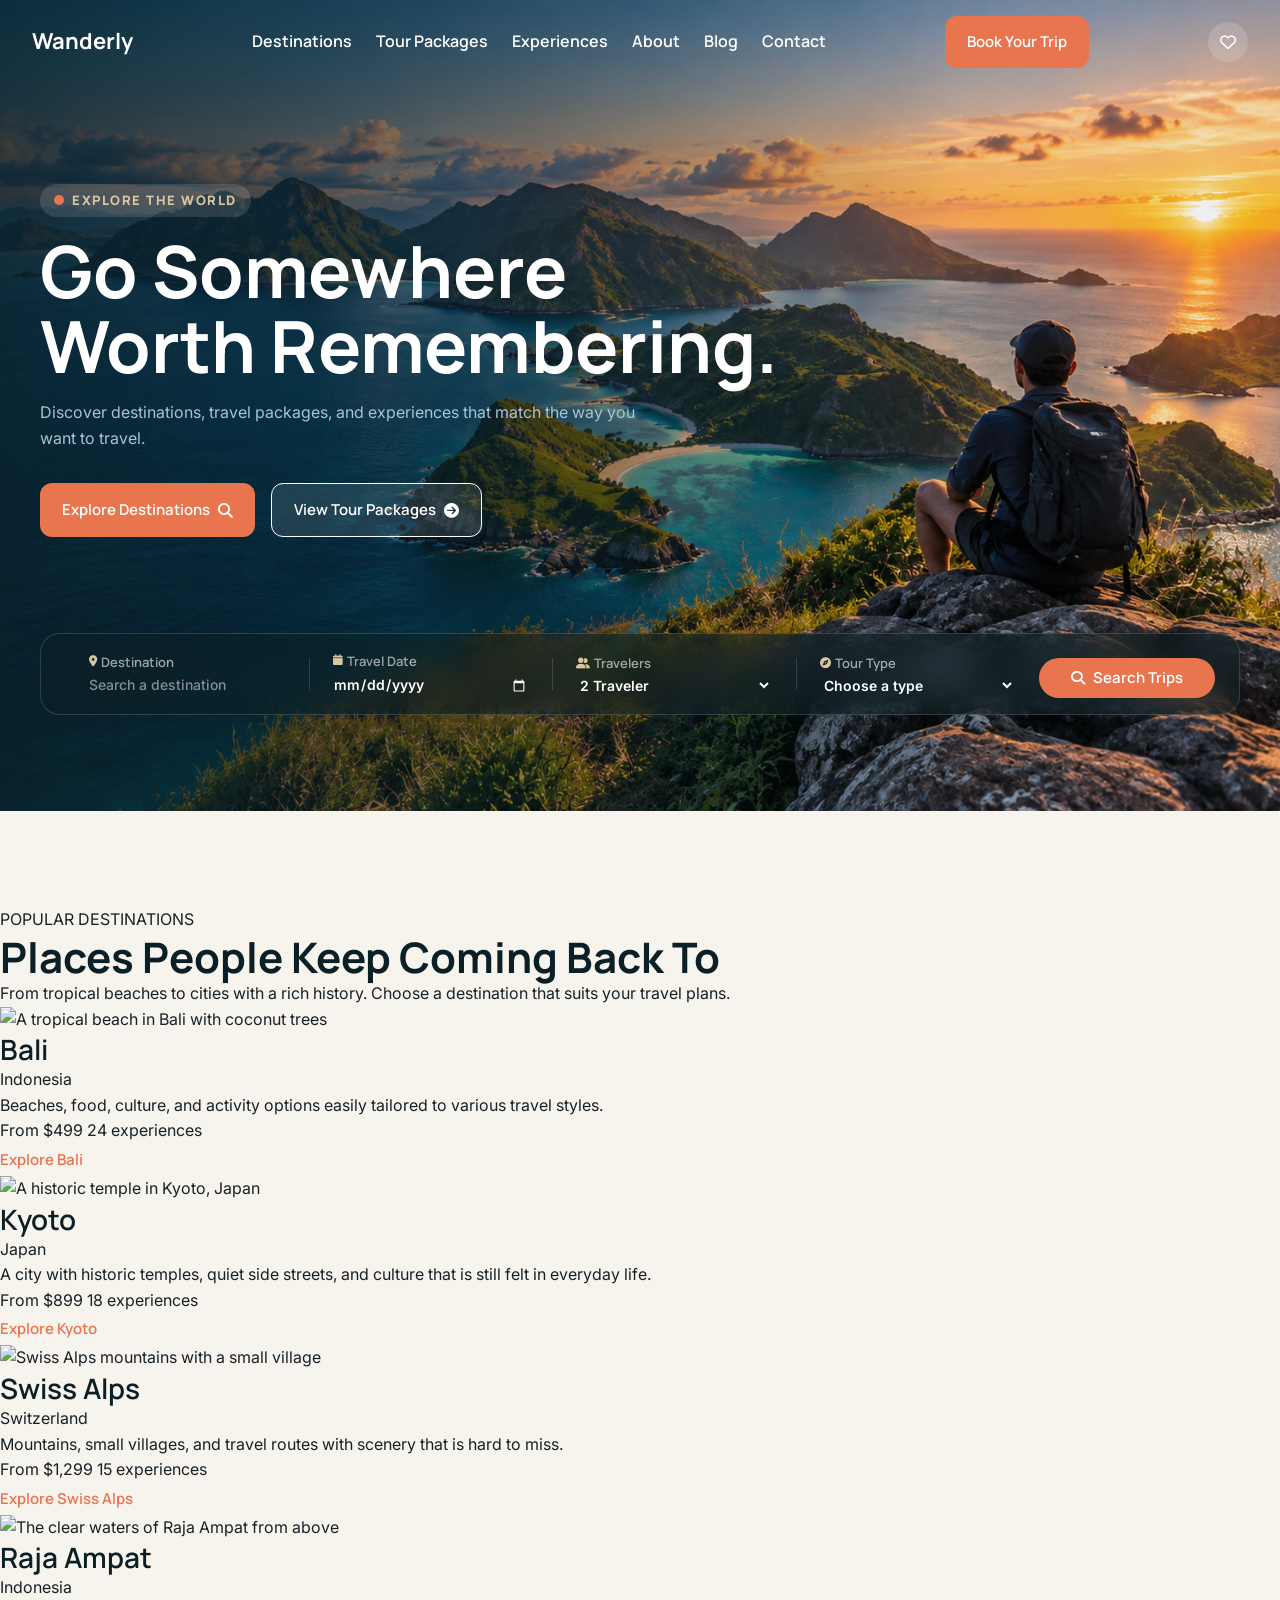
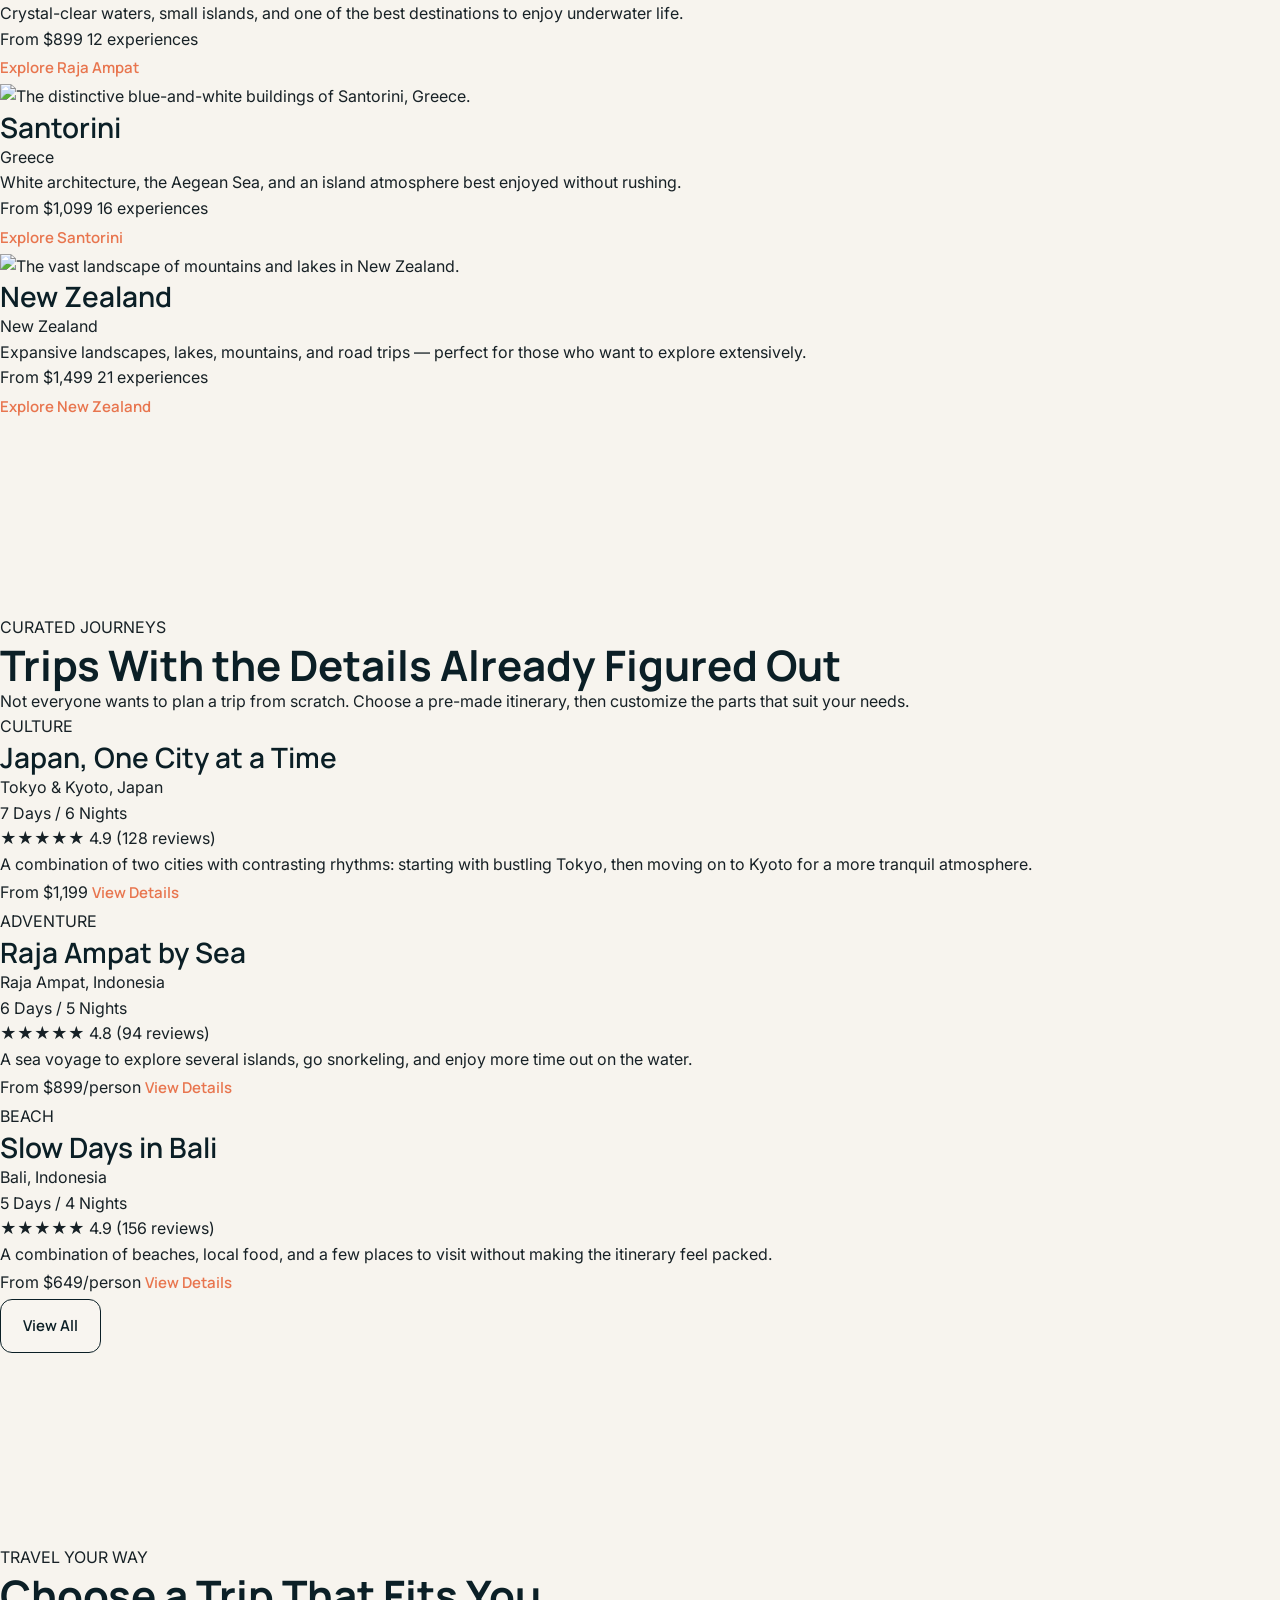
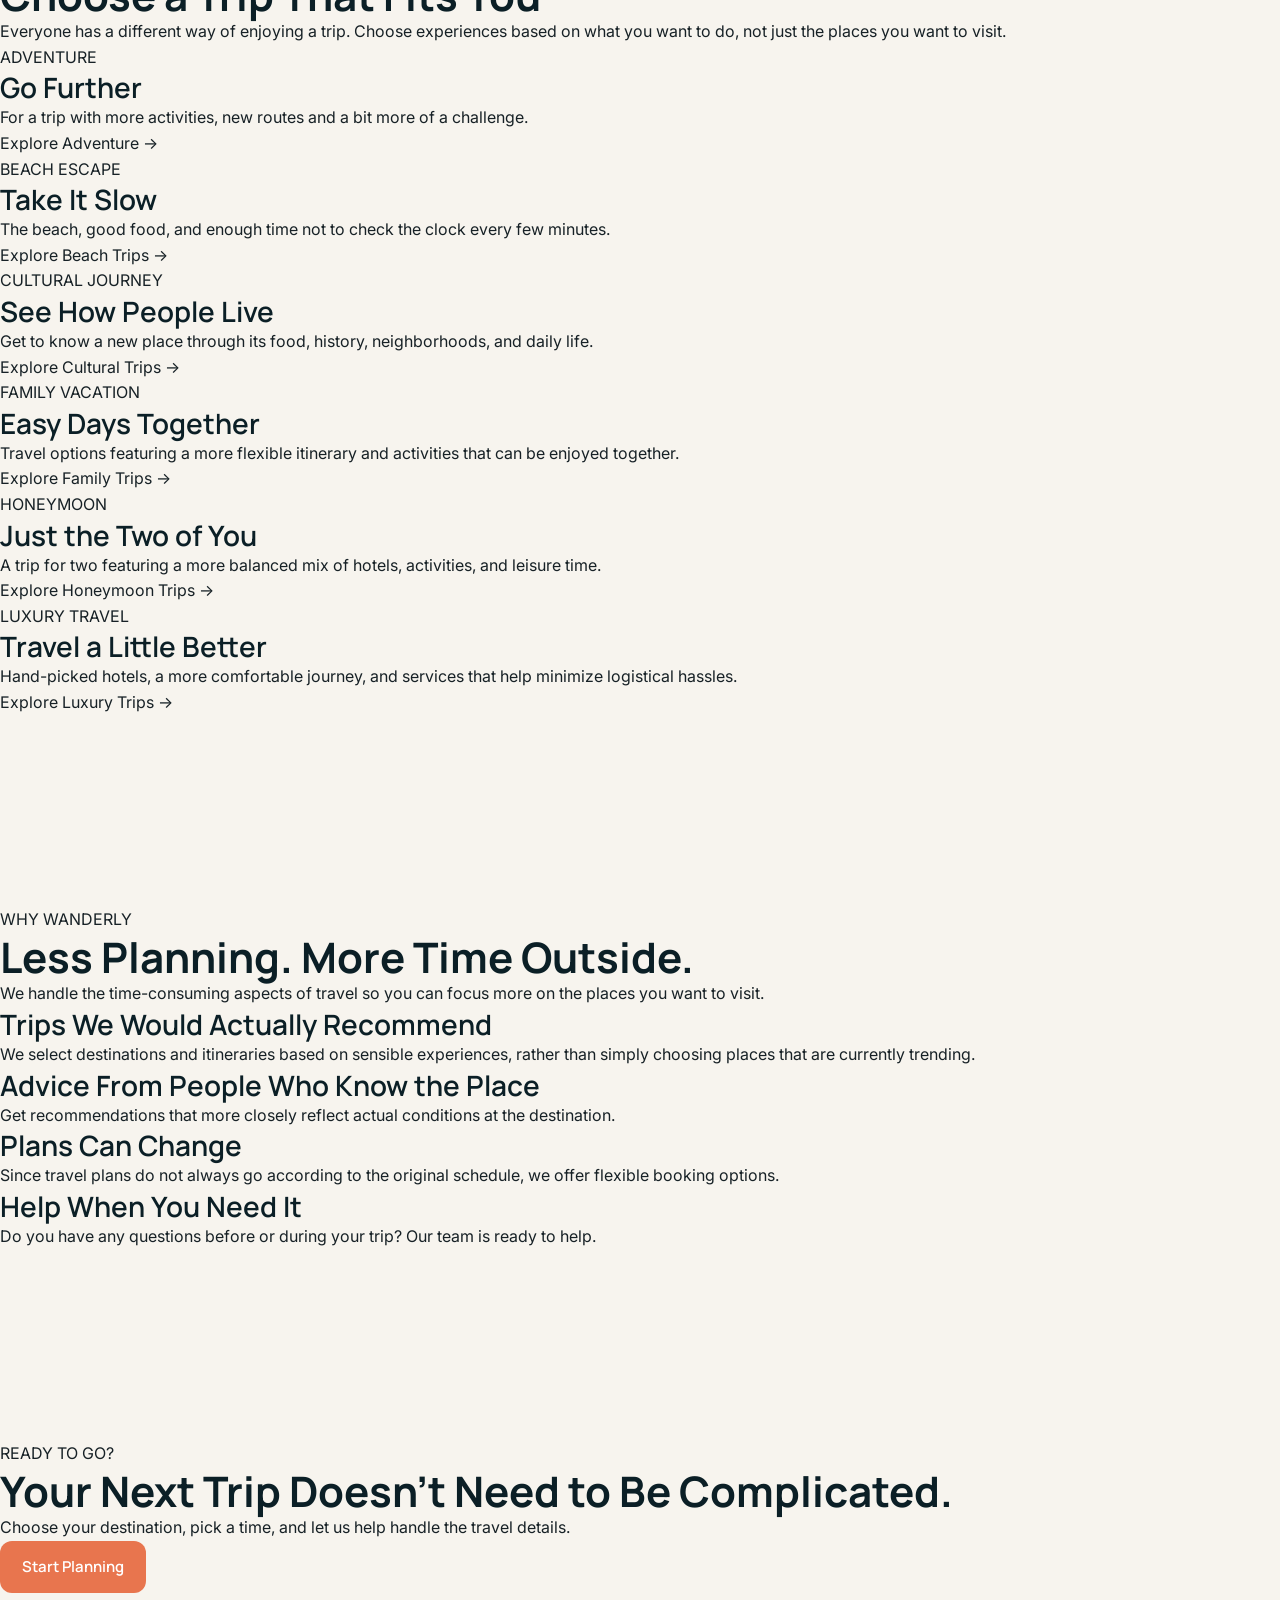
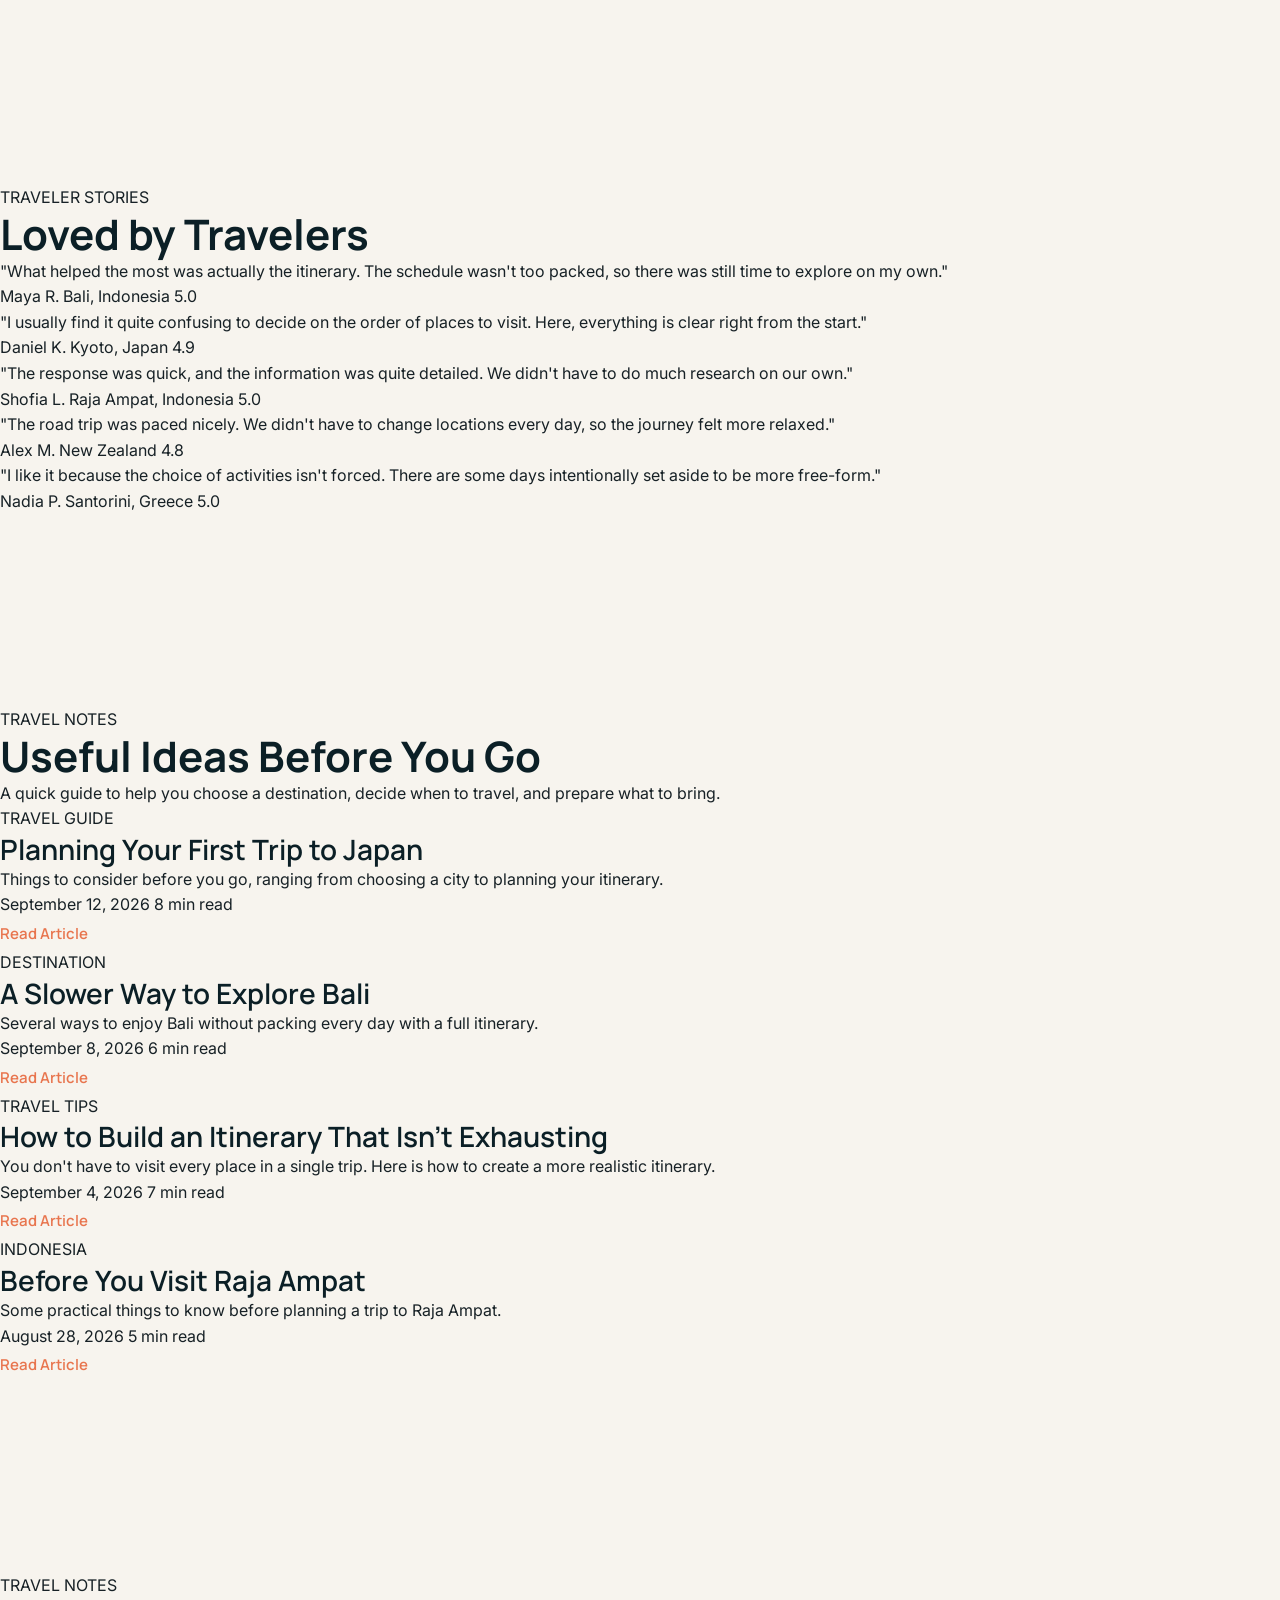
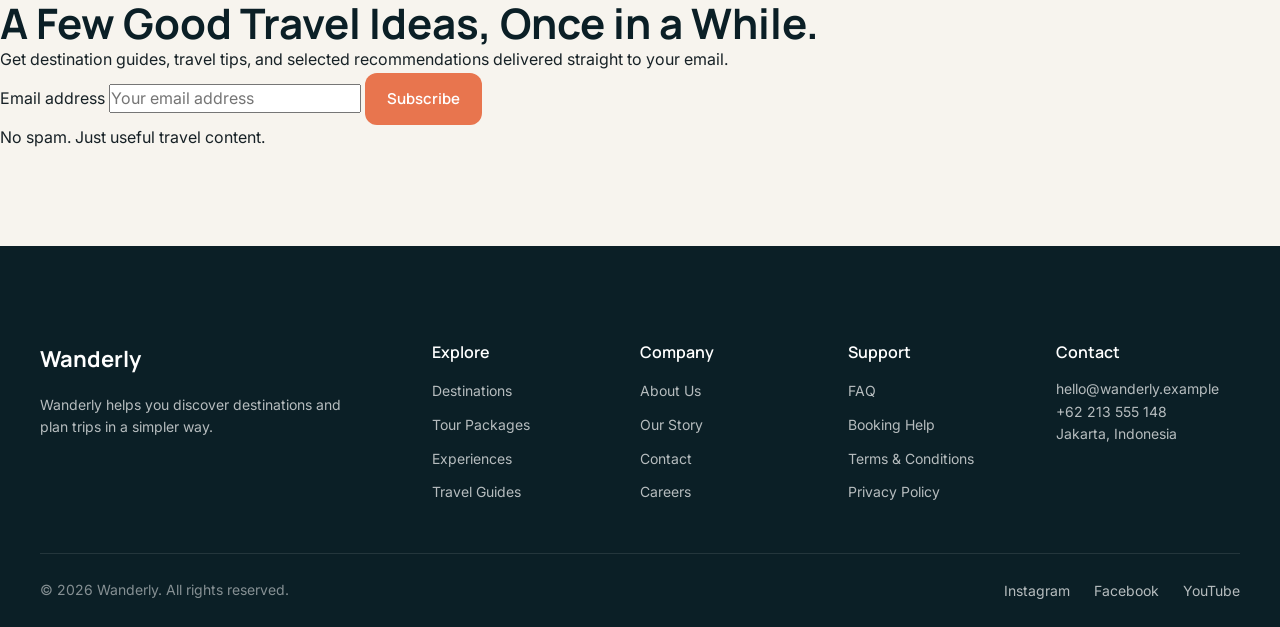
==== index.html @ 4ca52bee "feat: add navbar and hero styling" ====
<!DOCTYPE html>
<html lang="en">
<head>
  <meta charset="UTF-8">
  <meta name="viewport" content="width=device-width, initial-scale=1.0">
  <title>Wanderly — Travel Planning, Made Simpler</title>

  <!-- Font -->
  <link rel="preconnect" href="https://fonts.googleapis.com">
  <link rel="preconnect" href="https://fonts.gstatic.com" crossorigin>
  <link href="https://fonts.googleapis.com/css2?family=Manrope:wght@500;600;700;800&family=Inter:wght@400;500;600&display=swap" rel="stylesheet">

  <!-- Icon -->
  <link rel="stylesheet" href="https://cdnjs.cloudflare.com/ajax/libs/font-awesome/6.5.1/css/all.min.css" integrity="sha512-DTOQO9RWCH3ppGqcWaEA1BIZOC6xxalwEsw9c2QQeAIftl+Vegovlnee1c9QX4TctnWMn13TZye+giMm8e2LwA==" crossorigin="anonymous" referrerpolicy="no-referrer">

  <!-- Style -->
  <link rel="stylesheet" href="style.css">
</head>
<body>
  <header class="header">
    <nav class="navbar">
      <a href="index.html" class="navbar__logo">
        Wanderly
      </a>

      <ul class="navbar__menu">
        <li><a href="destination.html">Destinations</a></li>
        <li><a href="tourpackage.html">Tour Packages</a></li>
        <li><a href="experiences.html">Experiences</a></li>
        <li><a href="about.html">About</a></li>
        <li><a href="blog.html">Blog</a></li>
        <li><a href="contact.html">Contact</a></li>
      </ul>

      <a href="booking.html" class="button button--primary navbar__cta">Book Your Trip</a>

      <a href="wishlist.html" class="navbar__account" aria-label="Your Wishlist">
        <i class="fa-regular fa-heart"></i>
      </a>

      <button type="button" class="navbar__toggle" aria-label="Open navigation menu" aria-expanded="false">
        <span></span>
        <span></span>
        <span></span>
      </button>
    </nav>
  </header>

  <main>

    <!-- ===== HERO ===== -->
    <section class="hero" id="hero">
      <div class="hero__content">
        <span class="hero__eyebrow">
          <span class="hero__eyebrow-dot" aria-hidden="true"></span>
          EXPLORE THE WORLD
        </span>
        <h1 class="hero__headline">Go Somewhere Worth Remembering.</h1>
        <p class="hero__subtitle">
          Discover destinations, travel packages, and experiences that match the way you want to travel.
        </p>

        <div class="hero__actions">
          <a href="destination.html" class="button button--primary">
            Explore Destinations
            <i class="fa-solid fa-search" aria-hidden="true"></i>
          </a>
          <a href="tourpackage.html" class="button button--secondary">
            View Tour Packages
            <i class="fa-solid fa-circle-arrow-right" aria-hidden="true"></i>
          </a>
        </div>
      </div>

      <!-- ===== TRAVEL SEARCH WIDGET ===== -->
      <form action="" class="search-widget" role="search" aria-label="Trip search">
        <h2 class="search-widget__title">Where Are You Going?</h2>

        <div class="search-widget__fields">
          <div class="search-widget__field">
            <label for="search-destination">
              <i class="fa-solid fa-location-dot" aria-hidden="true"></i>
              Destination
            </label>
            <input type="text" name="destination" id="search-destination" placeholder="Search a destination">
          </div>

          <div class="search-widget__field">
            <label for="search-date">
              <i class="fa-solid fa-calendar" aria-hidden="true"></i>
              Travel Date
            </label>
            <input type="date" name="travel-date" id="search-date" placeholder="Choose your date">
          </div>

          <div class="search-widget__field">
            <label for="search-travelers">
              <i class="fa-solid fa-user-group" aria-hidden="true"></i>
              Travelers
            </label>
            <select name="travelers" id="search-travelers">
              <option value="1">1 Traveler</option>
              <option value="2" selected>2 Traveler</option>
              <option value="3">3 Traveler</option>
              <option value="4">4 Traveler</option>
            </select>
          </div>
          
          <div class="search-widget__field">
            <label for="search-tour-type">
              <i class="fa-solid fa-compass" aria-hidden="true"></i>
              Tour Type
            </label>
            <select name="tour-type" id="search-tour-type">
              <option value="">Choose a type</option>
              <option value="adventure">Adventure</option>
              <option value="beach">Beach Escape</option>
              <option value="culture">Cultural Journey</option>
              <option value="family">Family Vacation</option>
              <option value="honeymoon">Honeymoon</option>
              <option value="luxury">Luxury Travel</option>
            </select>
          </div>

          <button type="submit" class="button button--primary search-widget__submit">
            <i class="fa-solid fa-magnifying-glass" aria-hidden="true"></i>
            Search Trips
          </button>
        </div>

        
      </form>
    </section>

    <!-- ===== POPULAR DESTINATION ===== -->
    <section class="destinations" id="destinations">
      <div class="section-heading">
        <span class="section-heading__eyebrow">POPULAR DESTINATIONS</span>
        <h2 class="section-heading__title">Places People Keep Coming Back To</h2>
        <p class="section-heading__desc">
          From tropical beaches to cities with a rich history. Choose a destination that suits your travel plans.
        </p>
      </div>

      <div class="destination-grid">

        <!-- DESTINATION 1 -->
        <article class="destination-card">
          <img src="" alt="A tropical beach in Bali with coconut trees" class="destination-card__image">
          <div class="destination-card__body">
            <h3 class="destination-card__title">Bali</h3>
            <p class="destination-card__country">Indonesia</p>
            <p class="destination-card__desc">
              Beaches, food, culture, and activity options easily tailored to various travel styles.
            </p>
            <div class="destination-card__meta">
              <span class="destination-card__price">From $499</span>
              <span class="destination-card__tour-count">24 experiences</span>
            </div>
            <a href="destination-detail.html?id=bali" class="button button--ghost">Explore Bali</a>
          </div>
        </article>

        <!-- DESTINATION 2 -->
        <article class="destination-card">
          <img src="" alt="A historic temple in Kyoto, Japan" class="destination-card__image">
          <div class="destination-card__body">
            <h3 class="destination-card__title">Kyoto</h3>
            <p class="destination-card__country">Japan</p>
            <p class="destination-card__desc">
              A city with historic temples, quiet side streets, and culture that is still felt in everyday life.
            </p>
            <div class="destination-card__meta">
              <span class="destination-card__price">From $899</span>
              <span class="destination-card__tour-count">18 experiences</span>
            </div>
            <a href="destination-detail.html?id=kyoto" class="button button--ghost">Explore Kyoto</a>
          </div>
        </article>

        <!-- DESTINATION 3 -->
        <article class="destination-card">
          <img src="" alt="Swiss Alps mountains with a small village" class="destination-card__image">
          <div class="destination-card__body">
            <h3 class="destination-card__title">Swiss Alps</h3>
            <p class="destination-card__country">Switzerland</p>
            <p class="destination-card__desc">
              Mountains, small villages, and travel routes with scenery that is hard to miss.
            </p>
            <div class="destination-card__meta">
              <span class="destination-card__price">From $1,299</span>
              <span class="destination-card__tour-count">15 experiences</span>
            </div>
            <a href="destination-detail.html?id=swiss-alps" class="button button--ghost">Explore Swiss Alps</a>
          </div>
        </article>

        <!-- DESTINATION 4 -->
        <article class="destination-card">
          <img src="" alt="The clear waters of Raja Ampat from above" class="destination-card__image">
          <div class="destination-card__body">
            <h3 class="destination-card__title">Raja Ampat</h3>
            <p class="destination-card__country">Indonesia</p>
            <p class="destination-card__desc">
              Crystal-clear waters, small islands, and one of the best destinations to enjoy underwater life.
            </p>
            <div class="destination-card__meta">
              <span class="destination-card__price">From $899</span>
              <span class="destination-card__tour-count">12 experiences</span>
            </div>
            <a href="destination-detail.html?id=raja-ampat" class="button button--ghost">Explore Raja Ampat</a>
          </div>
        </article>

        <!-- DESTINATION 5 -->
        <article class="destination-card">
          <img src="" alt="The distinctive blue-and-white buildings of Santorini, Greece." class="destination-card__image">
          <div class="destination-card__body">
            <h3 class="destination-card__title">Santorini</h3>
            <p class="destination-card__country">Greece</p>
            <p class="destination-card__desc">
              White architecture, the Aegean Sea, and an island atmosphere best enjoyed without rushing.
            </p>
            <div class="destination-card__meta">
              <span class="destination-card__price">From $1,099</span>
              <span class="destination-card__tour-count">16 experiences</span>
            </div>
            <a href="destination-detail.html?id=santorini" class="button button--ghost">Explore Santorini</a>
          </div>
        </article>

        <!-- DESTINATION 6 -->
        <article class="destination-card">
          <img src="" alt="The vast landscape of mountains and lakes in New Zealand." class="destination-card__image">
          <div class="destination-card__body">
            <h3 class="destination-card__title">New Zealand</h3>
            <p class="destination-card__country">New Zealand</p>
            <p class="destination-card__desc">
              Expansive landscapes, lakes, mountains, and road trips &mdash; perfect for those who want to explore extensively.
            </p>
            <div class="destination-card__meta">
              <span class="destination-card__price">From $1,499</span>
              <span class="destination-card__tour-count">21 experiences</span>
            </div>
            <a href="destination-detail.html?id=new-zealand" class="button button--ghost">Explore New Zealand</a>
          </div>
        </article>

      </div>
    </section>

    <!-- ===== FEATURED TOUR PACKAGES ===== -->
    <section class="tour-packages" id="tour-packages">
      <div class="section-heading">
        <span class="section-heading__eyebrow">CURATED JOURNEYS</span>
        <h2 class="section-heading__title">Trips With the Details Already Figured Out</h2>
        <p class="section-heading__desc">
          Not everyone wants to plan a trip from scratch. Choose a pre-made itinerary, then customize the parts that suit your needs.
        </p>
      </div>

      <div class="tour-package-grid">

        <!-- Tour Packages 1 -->
        <article class="tour-package-card">
          <img src="" alt="">
          <span class="tour-package-card__category">CULTURE</span>
          <div class="tour-package-card__body">
            <h3 class="tour-package-card__title">Japan, One City at a Time</h3>
            <p class="tour-package-card__location">Tokyo &amp; Kyoto, Japan</p>
            <p class="tour-package-card__duration">7 Days / 6 Nights</p>
            <p class="tour-package-card__rating">
              <span aria-hidden="true">★★★★★</span>
              <span class="visually-hidden">Rating 4.9 dari 5</span>
              4.9 <span class="tour-package-card__reviews">(128 reviews)</span>
            </p>
            <p class="tour-package-card__desc">
              A combination of two cities with contrasting rhythms: starting with bustling Tokyo, then moving on to Kyoto for a more tranquil atmosphere.
            </p>
            <div class="tour-package-card__footer">
              <span class="tour-package-card__price">From $1,199</span>
              <a href="tour-package-detail.html?id=japan-01" class="button button--ghost">View Details</a>
            </div>
          </div>
        </article>

        <!-- Tour Packages 2 -->
        <article class="tour-package-card">
          <img src="" alt="">
          <span class="tour-package-card__category">ADVENTURE</span>
          <div class="tour-package-card__body">
            <h3 class="tour-package-card__title">Raja Ampat by Sea</h3>
            <p class="tour-package-card__location">Raja Ampat, Indonesia</p>
            <p class="tour-package-card__duration">6 Days / 5 Nights</p>
            <p class="tour-package-card__rating">
              <span aria-hidden="true">★★★★★</span>
              <span class="visually-hidden">Rating 4.8 dari 5</span>
              4.8 <span class="tour-package-card__reviews">(94 reviews)</span>
            </p>
            <p class="tour-package-card__desc">
              A sea voyage to explore several islands, go snorkeling, and enjoy more time out on the water.
            </p>
            <div class="tour-package-card__footer">
              <span class="tour-package-card__price">From $899/person</span>
              <a href="tour-package-detail.html?id=raja-ampat-02" class="button button--ghost">View Details</a>
            </div>
          </div>
        </article>

        
        <!-- Tour Packages 3 -->
        <article class="tour-package-card">
          <img src="" alt="">
          <span class="tour-package-card__category">BEACH</span>
          <div class="tour-package-card__body">
            <h3 class="tour-package-card__title">Slow Days in Bali</h3>
            <p class="tour-package-card__location">Bali, Indonesia</p>
            <p class="tour-package-card__duration">5 Days / 4 Nights</p>
            <p class="tour-package-card__rating">
              <span aria-hidden="true">★★★★★</span>
              <span class="visually-hidden">Rating 4.9 dari 5</span>
              4.9 <span class="tour-package-card__reviews">(156 reviews)</span>
            </p>
            <p class="tour-package-card__desc">
              A combination of beaches, local food, and a few places to visit without making the itinerary feel packed.
            </p>
            <div class="tour-package-card__footer">
              <span class="tour-package-card__price">From $649/person</span>
              <a href="tour-package-detail.html?id=bali-03" class="button button--ghost">View Details</a>
            </div>
          </div>
        </article>

      </div>

      <div class="tour-package__cta">
        <a href="tourpackage.html" class="button button--secondary">View All</a>
      </div>
    </section>

    <!-- ===== TRAVEL EXPERIENCES ===== -->
    <section class="experiences" id="experiences">
      <div class="section-heading">
        <span class="section-heading__eyebrow">TRAVEL YOUR WAY</span>
        <h2 class="section-heading__title">Choose a Trip That Fits You</h2>
        <p class="section-heading__desc">
          Everyone has a different way of enjoying a trip. Choose experiences based on what you want to do, not just the places you want to visit.
        </p>
      </div>

      <div class="experiences-grid">

        <!-- Experience 1 -->
        <article class="experience-card">
          <img src="" alt="">
          <div class="experience-card__overlay">
            <span class="experience-card__category">ADVENTURE</span>
            <h3 class="experience-card__title">Go Further</h3>
            <p class="experience-card__desc">
              For a trip with more activities, new routes and a bit more of a challenge.
            </p>
            <a href="experiences.html#adventure" class="experience-card__link">Explore Adventure &rarr;</a>
          </div>
        </article>
        
        <!-- Experience 2 -->
        <article class="experience-card">
          <img src="" alt="">
          <div class="experience-card__overlay">
            <span class="experience-card__category">BEACH ESCAPE</span>
            <h3 class="experience-card__title">Take It Slow</h3>
            <p class="experience-card__desc">
              The beach, good food, and enough time not to check the clock every few minutes.
            </p>
            <a href="experiences.html#beach-escape" class="experience-card__link">Explore Beach Trips &rarr;</a>
          </div>
        </article>
                
        <!-- Experience 3 -->
        <article class="experience-card">
          <img src="" alt="">
          <div class="experience-card__overlay">
            <span class="experience-card__category">CULTURAL JOURNEY</span>
            <h3 class="experience-card__title">See How People Live</h3>
            <p class="experience-card__desc">
              Get to know a new place through its food, history, neighborhoods, and daily life.
            </p>
            <a href="experiences.html#cultural-journey" class="experience-card__link">Explore Cultural Trips &rarr;</a>
          </div>
        </article>
                
        <!-- Experience 4 -->
        <article class="experience-card">
          <img src="" alt="">
          <div class="experience-card__overlay">
            <span class="experience-card__category">FAMILY VACATION</span>
            <h3 class="experience-card__title">Easy Days Together</h3>
            <p class="experience-card__desc">
              Travel options featuring a more flexible itinerary and activities that can be enjoyed together.
            </p>
            <a href="experiences.html#family-vacation" class="experience-card__link">Explore Family Trips &rarr;</a>
          </div>
        </article>
                        
        <!-- Experience 5 -->
        <article class="experience-card">
          <img src="" alt="">
          <div class="experience-card__overlay">
            <span class="experience-card__category">HONEYMOON</span>
            <h3 class="experience-card__title">Just the Two of You</h3>
            <p class="experience-card__desc">
              A trip for two featuring a more balanced mix of hotels, activities, and leisure time.
            </p>
            <a href="experiences.html#honeymoon" class="experience-card__link">Explore Honeymoon Trips &rarr;</a>
          </div>
        </article>
                        
        <!-- Experience 6 -->
        <article class="experience-card">
          <img src="" alt="">
          <div class="experience-card__overlay">
            <span class="experience-card__category">LUXURY TRAVEL</span>
            <h3 class="experience-card__title">Travel a Little Better</h3>
            <p class="experience-card__desc">
              Hand-picked hotels, a more comfortable journey, and services that help minimize logistical hassles.
            </p>
            <a href="experiences.html#luxury-travel" class="experience-card__link">Explore Luxury Trips &rarr;</a>
          </div>
        </article>

      </div>
    </section>

    <!-- ===== WHY CHOOSE US ===== -->
    <section class="why-us" id="why-us">
      <div class="section-heading">
        <span class="section-heading__eyebrow">WHY WANDERLY</span>
        <h2 class="section-heading__title">Less Planning. More Time Outside.</h2>
        <p class="section-heading__desc">
          We handle the time-consuming aspects of travel so you can focus more on the places you want to visit.
        </p>
      </div>

      <div class="benefit-grid">
        <!-- Benefit 1 -->
        <div class="benefit-card">
          <h3 class="benefit-card__title">Trips We Would Actually Recommend</h3>
          <p class="benefit-card__desc">
            We select destinations and itineraries based on sensible experiences, rather than simply choosing places that are currently trending.
          </p>
        </div>

        <!-- Benefit 2 -->
        <div class="benefit-card">
          <h3 class="benefit-card__title">Advice From People Who Know the Place</h3>
          <p class="benefit-card__desc">
            Get recommendations that more closely reflect actual conditions at the destination.
          </p>
        </div>

        <!-- Benefit 3 -->
        <div class="benefit-card">
          <h3 class="benefit-card__title">Plans Can Change</h3>
          <p class="benefit-card__desc">
            Since travel plans do not always go according to the original schedule, we offer flexible booking options.
          </p>
        </div>

        <!-- Benefit 4 -->
        <div class="benefit-card">
          <h3 class="benefit-card__title">Help When You Need It</h3>
          <p class="benefit-card__desc">
            Do you have any questions before or during your trip? Our team is ready to help.
          </p>
        </div>
      </div>
    </section>

    <!-- ===== PROMOTIONAL BANNER ===== -->
    <section class="promo-banner" id="promo-banner">
      <span class="promo-banner__eyebrow">READY TO GO?</span>
      <h2 class="promo-banner__title">Your Next Trip Doesn't Need to Be Complicated.</h2>
      <p class="promo-banner__desc">
        Choose your destination, pick a time, and let us help handle the travel details.
      </p>
      <a href="booking.html" class="button button--primary">Start Planning</a>
    </section>

    <!-- ===== TESTIMONIALS ===== -->
    <section class="testimonials" id="testimonials">
      <div class="section-heading">
        <span class="section-heading__eyebrow">TRAVELER STORIES</span>
        <h2 class="section-heading__title">Loved by Travelers</h2>
      </div>

      <div class="testimonial-list">

        <!-- Testimoni 1 -->
        <blockquote class="testimonial-card">
          <p class="testimonial-card__quote">
            "What helped the most was actually the itinerary. The schedule wasn't too packed, so there was still time to explore on my own."
          </p>
          <footer class="testimonial-card__author">
            <img src="" alt="">
            <span class="testimonial-card__name">Maya R.</span>
            <span class="testimonial-card__destination">Bali, Indonesia</span>
            <span class="testimonial-card__rating">5.0</span>
          </footer>
        </blockquote>
        
        <!-- Testimoni 2 -->
        <blockquote class="testimonial-card">
          <p class="testimonial-card__quote">
            "I usually find it quite confusing to decide on the order of places to visit. Here, everything is clear right from the start."
          </p>
          <footer class="testimonial-card__author">
            <img src="" alt="">
            <span class="testimonial-card__name">Daniel K.</span>
            <span class="testimonial-card__destination">Kyoto, Japan</span>
            <span class="testimonial-card__rating">4.9</span>
          </footer>
        </blockquote>
                
        <!-- Testimoni 3 -->
        <blockquote class="testimonial-card">
          <p class="testimonial-card__quote">
            "The response was quick, and the information was quite detailed. We didn't have to do much research on our own."
          </p>
          <footer class="testimonial-card__author">
            <img src="" alt="">
            <span class="testimonial-card__name">Shofia L.</span>
            <span class="testimonial-card__destination">Raja Ampat, Indonesia</span>
            <span class="testimonial-card__rating">5.0</span>
          </footer>
        </blockquote>
                        
        <!-- Testimoni 4 -->
        <blockquote class="testimonial-card">
          <p class="testimonial-card__quote">
            "The road trip was paced nicely. We didn't have to change locations every day, so the journey felt more relaxed."
          </p>
          <footer class="testimonial-card__author">
            <img src="" alt="">
            <span class="testimonial-card__name">Alex M.</span>
            <span class="testimonial-card__destination">New Zealand</span>
            <span class="testimonial-card__rating">4.8</span>
          </footer>
        </blockquote>
                        
        <!-- Testimoni 5 -->
        <blockquote class="testimonial-card">
          <p class="testimonial-card__quote">
            "I like it because the choice of activities isn't forced. There are some days intentionally set aside to be more free-form."
          </p>
          <footer class="testimonial-card__author">
            <img src="" alt="">
            <span class="testimonial-card__name">Nadia P.</span>
            <span class="testimonial-card__destination">Santorini, Greece</span>
            <span class="testimonial-card__rating">5.0</span>
          </footer>
        </blockquote>

      </div>
    </section>

    <!-- ===== BLOG ===== -->
    <section class="blog" id="blog">
      <div class="section-heading">
        <span class="section-heading__eyebrow">TRAVEL NOTES</span>
        <h2 class="section-heading__title">Useful Ideas Before You Go</h2>
        <p class="section-heading__desc">
          A quick guide to help you choose a destination, decide when to travel, and prepare what to bring.
        </p>
      </div>

      <div class="blog-grid">

        <!-- Article 1 -->
        <article class="blog-card">
          <img src="" alt="">
          <div class="blog-card__body">
            <span class="blog-card__category">TRAVEL GUIDE</span>
            <h3 class="blog-card__title">Planning Your First Trip to Japan</h3>
            <p class="blog-card__excerpt">
              Things to consider before you go, ranging from choosing a city to planning your itinerary.
            </p>
            <div class="blog-card__meta">
              <time datetime="2026-09-12">September 12, 2026</time>
              <span>8 min read</span>
            </div>
            <a href="blog-detail.html?id=japan-first-trip" class="button button--ghost">Read Article</a>
          </div>
        </article>
        
        <!-- Article 2 -->
        <article class="blog-card">
          <img src="" alt="">
          <div class="blog-card__body">
            <span class="blog-card__category">DESTINATION</span>
            <h3 class="blog-card__title">A Slower Way to Explore Bali</h3>
            <p class="blog-card__excerpt">
              Several ways to enjoy Bali without packing every day with a full itinerary.
            </p>
            <div class="blog-card__meta">
              <time datetime="2026-09-08">September 8, 2026</time>
              <span>6 min read</span>
            </div>
            <a href="blog-detail.html?id=bali-slow-way" class="button button--ghost">Read Article</a>
          </div>
        </article>
        
        <!-- Article 3 -->
        <article class="blog-card">
          <img src="" alt="">
          <div class="blog-card__body">
            <span class="blog-card__category">TRAVEL TIPS</span>
            <h3 class="blog-card__title">How to Build an Itinerary That Isn't Exhausting</h3>
            <p class="blog-card__excerpt">
              You don't have to visit every place in a single trip. Here is how to create a more realistic itinerary.
            </p>
            <div class="blog-card__meta">
              <time datetime="2026-09-04">September 4, 2026</time>
              <span>7 min read</span>
            </div>
            <a href="blog-detail.html?id=itinerary-tips" class="button button--ghost">Read Article</a>
          </div>
        </article>
        
        <!-- Article 4 -->
        <article class="blog-card">
          <img src="" alt="">
          <div class="blog-card__body">
            <span class="blog-card__category">INDONESIA</span>
            <h3 class="blog-card__title">Before You Visit Raja Ampat</h3>
            <p class="blog-card__excerpt">
              Some practical things to know before planning a trip to Raja Ampat.
            </p>
            <div class="blog-card__meta">
              <time datetime="2026-08-28">August 28, 2026</time>
              <span>5 min read</span>
            </div>
            <a href="blog-detail.html?id=raja-ampat-guide" class="button button--ghost">Read Article</a>
          </div>
        </article>
      </div>
    </section>

    <!-- ===== NEWSLETTER ===== -->
    <section class="newsletter" id="newsletter">
      <span class="newsletter__eyebrow">TRAVEL NOTES</span>
      <h2 class="newsletter__title">A Few Good Travel Ideas, Once in a While.</h2>
      <p class="newsletter__desc">
        Get destination guides, travel tips, and selected recommendations delivered straight to your email.
      </p>

      <form action="" class="newsletter__form">
        <label for="newsletter-email">Email address</label>
        <input type="email" name="email" id="newsletter-email" placeholder="Your email address" required>
        <button type="submit" class="button button--primary">Subscribe</button>
      </form>

      <p class="newsletter__disclaimer">No spam. Just useful travel content.</p>
    </section>
    
  </main>

  <footer class="footer">
    <div class="footer__top">
      <div class="footer__brand">
        <span class="footer__logo">Wanderly</span>
        <p class="footer__desc">
          Wanderly helps you discover destinations and plan trips in a simpler way.
        </p>
      </div>

      <nav class="footer__column">
        <h3>Explore</h3>
        <ul>
          <li><a href="destination.html">Destinations</a></li>
          <li><a href="tourpackage.html">Tour Packages</a></li>
          <li><a href="experiences.html">Experiences</a></li>
          <li><a href="blog.html">Travel Guides</a></li>
        </ul>
      </nav>

      <nav class="footer__column">
        <h3>Company</h3>
        <ul>
          <li><a href="about.html">About Us</a></li>
          <li><a href="about.html#story">Our Story</a></li>
          <li><a href="contact.html">Contact</a></li>
          <li><a href="about.html#careers">Careers</a></li>
        </ul>
      </nav>

      <nav class="footer__column">
        <h3>Support</h3>
        <ul>
          <li><a href="contact.html#faq">FAQ</a></li>
          <li><a href="booking.html#help">Booking Help</a></li>
          <li><a href="terms.html">Terms &amp; Conditions</a></li>
          <li><a href="privacy.html">Privacy Policy</a></li>
        </ul>
      </nav>

      <div class="footer__column">
        <h3>Contact</h3>
        <p>hello@wanderly.example</p>
        <p>+62 213 555 148</p>
        <p>Jakarta, Indonesia</p>
      </div>
    </div>

    <div class="footer__bottom">
      <p class="footer__copyright">&copy; 2026 Wanderly. All rights reserved.</p>
      <ul class="footer__social">
        <li><a href="#" aria-label="Wanderly di Instagram">Instagram</a></li>
        <li><a href="#" aria-label="Wanderly di Facebook">Facebook</a></li>
        <li><a href="#" aria-label="Wanderly di YouTube">YouTube</a></li>
      </ul>
    </div>
  </footer>

  <script src="script.js"></script>
</body>
</html>
---- style.css ----
/* ===== 1. CSS RESET ===== */
*,
*::before,
*::after {
  box-sizing: border-box;
  margin: 0;
  padding: 0;
}

html {
  -webkit-text-size-adjust: 100%;
}

@media (prefers-reduced-motion: no-preference) {
  html {
    scroll-behavior: smooth;
  }
}

body {
  min-height: 100vh;
}

img,
picture,
svg {
  display: block;
  max-width: 100%;
}

ul,
ol {
  list-style: none;
}

a {
  text-decoration: none;
  color: inherit;
}

button {
  font: inherit;
  color: inherit;
  background: none;
  border: none;
  cursor: pointer;
}

input, 
textarea,
select {
  font: inherit;
  color: inherit;
}

/* ===== 2. DESIGN TOKEN ===== */
:root {
  /* Colors */
  --color-primary: #0B1F26;
  --color-background: #F7F4EE;
  --color-secondary: #6F8F7B;
  --color-accent: #E8754E;
  --color-gold: #D8C7A3;

  --color-success: #4F8A67;
  --color-warning: #C58A3A;
  --color-error: #C95C5C;
  --color-info: #557A91;

  --color-white: #FFFFFF;
  --color-text: #172126;
  --color-text-muted: #66757A;

  /* Typography */
  --font-heading: "Manrope", sans-serif;
  --font-body: "Inter", sans-serif;

  /* Layout */
  --container-width: 1200px;

  /* Radius */
  --radius-sm: 8px;
  --radius-md: 12px;
  --radius-lg: 20px;
  --radius-xl: 28px;
  --radius-pill: 999px;

  /* Spacing */
  --space-xs: 8px;
  --space-sm: 16px;
  --space-md: 24px;
  --space-lg: 32px;
  --space-xl: 48px;
  --space-2xl: 64px;
  --space-3xl: 96px;

  /* Shadows */
  --shadow-sm: 0 4px 12px rgba(11, 31, 38, 0.06);
  --shadow-md: 0 10px 30px rgba(11, 31, 38, 0.08);
  --shadow-lg: 0 20px 50px rgba(11, 31, 38, 0.12);

  /* Transitions */
  --transition-fast: 200ms ease;
  --transition-normal: 300ms ease;
  --transition-slow: 500ms ease;
}

/* ===== BASE TYPOGRAPHY (Mobile-First) ===== */
body {
  font-family: var(--font-body);
  font-size: 16px;
  line-height: 1.6;
  color: var(--color-text);
  background-color: var(--color-background);
}

h1, h2, h3, h4 {
  font-family: var(--font-heading);
  color: var(--color-primary);
}

h1 {
  font-size: 36px;
  line-height: 1.1;
  font-weight: 700;
}

h2 {
  font-size: 32px;
  line-height: 1.15;
  font-weight: 700;
}

h3 {
  font-size: 24px;
  line-height: 1.25;
  font-weight: 600;
}

h4 {
  font-size: 20px;
  line-height: 1.3;
  font-weight: 600;
}

p {
  font-size: 16px;
  line-height: 1.6;
}

small {
  font-size:14px;
  line-height: 1.5;
}

/* Desktop Typography */
@media (min-width: 1024px) {
  h1 {
    font-size: 56px;
  }

  h2 {
    font-size: 42px;
  }

  h3 {
    font-size: 28px;
  }

  h4 {
    font-size: 22px;
  }
}

/* Hero Headline - Homepage Display */
.hero__headline {
  font-size: 42px;
  line-height: 1.05;
  font-weight: 700;
}

@media (min-width: 1024px) {
  .hero__headline {
    font-size: 72px;
  }
}

/* ===== 4. LAYOUT UTILITIES ===== */
.container {
  width: calc(100% - 32px);
  max-width: var(--container-width);
  margin-inline: auto;
}

@media (min-width: 1440px) {
  .container {
    max-width: 1280px;
  }
}

/* ===== 5. ACCESSIBILITY UTILITY ===== */
.visually-hidden {
  position: absolute;
  width: 1px;
  height: 1px;
  padding: 0;
  margin: -1px;
  overflow: hidden;
  clip: rect(0, 0, 0, 0);
  white-space: nowrap;
  border: 0;
}

/* ===== 6. NAVBAR ===== */
.header {
  position: fixed;
  top: 0;
  left: 0;
  right: 0;
  z-index: 100;
  background-color: transparent;
  transition: background-color var(--transition-normal), box-shadow var(--transition-normal);
}

body:has(.header--solid) main {
  padding-top: 80px;
}

.header--solid,
.header--scrolled {
  background-color: var(--color-primary);
  box-shadow: var(--shadow-sm);
}

.navbar {
  display: flex;
  align-items: center;
  justify-content: space-between;
  padding: var(--space-sm) var(--space-sm);
  position: relative;
}

.navbar__logo {
  font-family: var(--font-heading);
  font-size: 22px;
  font-weight: 700;
  color: var(--color-white);
}

.navbar__account {
  display: none;
  align-items: center;
  justify-content: center;
  width: 40px;
  height: 40px;
  border-radius: var(--radius-pill);
  background-color: rgba(255, 255, 255, 0.15);
  color: var(--color-white);
  font-size: 16px;
}

.navbar__account:hover {
  background-color: rgba(255, 255, 255, 0.25);
}

.header--solid .navbar__account,
.header--scrolled .navbar__account {
  background-color: rgba(255, 255, 255, 0.1);
}

.navbar__cta.button {
  display: none;
}

.navbar__toggle {
  display: flex;
  flex-direction: column;
  justify-content: center;
  gap: 5px;
  width: 32px;
  height: 32px;
}

.navbar__toggle span {
  display: block;
  height: 2px;
  width: 100%;
  background-color: var(--color-white);
  transition: transform var(--transition-fast), opacity var(--transition-fast);
}

.navbar__toggle[aria-expanded="true"] span:nth-child(1) {
  transform: translateY(7px) rotate(45deg);
}
.navbar__toggle[aria-expanded="true"] span:nth-child(2) {
  opacity: 0;
}
.navbar__toggle[aria-expanded="true"] span:nth-child(3) {
  transform: translateY(-7px) rotate(-45deg);
}

/* Dropdown Menu Mobile - Default Hidden */
.navbar__menu {
  display: none;
  position: absolute;
  top: 100%;
  right: 0;
  left: 0;
  flex-direction: column;
  gap: var(--space-sm);
  background-color: var(--color-primary);
  padding: var(--space-md);
  box-shadow: var(--shadow-md);
}

.navbar__menu a {
  color: var(--color-white);
  font-family: var(--font-heading);
  font-weight: 600;
  font-size: 16px;
}

.navbar__menu a[aria-current="page"] {
  color: var(--color-gold);
}

/* Munculkan Menu Mobile Saat Toogle Terbuka */
.navbar:has(.navbar__toggle[aria-expanded="true"]) .navbar__menu {
  display: flex;
}

/* Desktop Navbar */
@media (min-width: 1024px) {
  .navbar {
    padding: var(--space-sm) var(--space-lg);
  }

  .navbar__menu {
    display: flex;
    position: static;
    flex-direction: row;
    align-items: center;
    gap: var(--space-md);
    background-color: transparent;
    padding: 0;
    box-shadow: none;
  }

  .navbar__account {
    display: inline-flex;
  }

  .navbar__cta.button {
    display: inline-flex;
  }

  .navbar__toggle {
    display: none;
  }
}

/* ===== 7. FOOTER ===== */
.footer {
  background-color: var(--color-primary);
  color: var(--color-white);
  padding: var(--space-2xl) var(--space-sm) var(--space-md);
}

.footer__top {
  display: grid;
  grid-template-columns: repeat(2, 1fr);
  gap: var(--space-xl) var(--space-md);
  max-width: var(--container-width);
  margin-inline: auto;
  padding-bottom: var(--space-xl);
}

.footer__brand {
  grid-column: 1 / -1;
}

.footer__logo {
  display: block;
  font-family: var(--font-heading);
  font-size: 22px;
  font-weight: 700;
  margin-bottom: var(--space-sm);
}

.footer__desc {
  color: rgba(255, 255, 255, 0.7);
  font-size: 14px;
  max-width: 320px;
}

.footer__column h3 {
  font-family: var(--font-heading);
  font-size: 16px;
  font-weight: 600;
  color: var(--color-white);
  margin-bottom: var(--space-sm);
}

.footer__column ul {
  display: flex;
  flex-direction: column;
  gap: var(--space-xs);
}

.footer__column a,
.footer__column p {
  color: rgba(255, 255, 255, 0.7);
  font-size: 14px;
}

.footer__bottom {
  display: flex;
  flex-direction: column;
  gap: var(--space-sm);
  max-width: var(--container-width);
  margin-inline: auto;
  padding-top: var(--space-md);
  border-top: 1px solid rgba(255, 255, 255, 0.1);
}

.footer__copyright {
  font-size: 14px;
  color: rgba(255, 255, 255, 0.5);
}

.footer__social {
  display: flex;
  gap: var(--space-md);
}

.footer__social a {
  font-size: 14px;
  color: rgba(255, 255, 255, 0.7);
}

/* Desktop Footer */
@media (min-width: 1024px) {
  .footer {
    padding: var(--space-3xl) var(--space-lg) var(--space-md);
  }

  .footer__top {
    grid-template-columns: 2fr 1fr 1fr 1fr 1fr;
  }

  .footer__brand {
    grid-column: auto;
  }

  .footer__bottom {
    flex-direction: row;
    justify-content: space-between;
    align-items: center;
  }
}

/* ===== BUTTON SYSTEM ===== */
.button {
  display: inline-flex;
  align-items: center;
  justify-content: center;
  gap: var(--space-xs);
  font-family: var(--font-heading);
  font-size: 15px;
  font-weight: 600;
  white-space: nowrap;
  border-radius: var(--radius-md);
  padding: 14px 22px;
  transition: transform var(--transition-fast), filter var(--transition-fast), background-color var(--transition-fast), border-color var(--transition-fast);
}

button i {
  font-size: 14px;
}

/* Primary Button */
.button--primary {
  background-color: var(--color-accent);
  color: var(--color-white);
  border: none;
}

.button--primary:hover {
  filter: brightness(1.08);
  transform: translateY(-2px);
}

.button--primary:active {
  transform: translateY(0);
  filter: brightness(0.95);
}

/* Secondary Button */
.button--secondary {
  background-color: rgba(255, 255, 255, 0.1);
  color: var(--color-primary);
  border: 1px solid currentColor;
}

.button--secondary:hover {
  filter: brightness(1.15);
  transform: translateY(-2px);
}

/* Override: Secondary Button di Atas Hero */
.hero .button--secondary {
  color: var(--color-white);
  background-color: rgba(255, 255, 255, 0.1);
}

/* Ghost Button */
.button--ghost {
  background-color: transparent;
  border: none;
  color: var(--color-accent);
  padding: 4px 0;
  border-radius: 0;
}

.button--ghost:hover {
  text-decoration: underline;
}

/* Disabled - Semua Tipe Tombol */
.button:disabled {
  opacity: 0.5;
  cursor: not-allowed;
  transform: none;
  filter: none;
}

/* Focus - Khusus Navigasi Keyboard */
.button:focus-visible {
  outline: 3px solid var(--color-info);
  outline-offset: 2px;
}

/* ===== FORM SYSTEM */
.form-field {
  display: flex;
  flex-direction: column;
  gap: var(--space-xs);
  margin-bottom: var(--space-md);
}

.form-field label {
  font-family: var(--font-heading);
  font-size: 14px;
  font-weight: 600;
  color: var(--color-primary);
}

.form-field input,
.form-field select, 
.form-field textarea {
  min-height: 48px;
  border-radius: var(--radius-md);
  padding: 14px 16px;
  border: 1px solid rgba(11, 31, 38, 0.15);
  background-color: var(--color-white);
  font-size: 16px;
}

.form-field textarea {
  min-height: 120px;
  resize: vertical;
}

.form-field input:focus,
.form-field select:focus,
.form-field textarea:focus {
  outline: none;
  border-color: var(--color-accent);
  box-shadow: 0 0 0 3px rgba(232, 117, 78, 0.15);
}

.form-field__helper {
  font-size: 13px;
  color: var(--color-text-muted);
}

.form-field__error {
  font-size: 13px;
  color: var(--color-error);
  min-height: 0;
}

.form-field__error:empty {
  display: none;
}

/* Border pada Input yang Errornya Terisi */
.form-field:has(.form-field__error:not(:empty)) input,
.form-field:has(.form-field__error:not(:empty)) textarea {
  border-color: var(--color-error);
}

/* Error Summary */
.booking-form__error-summary,
.contact-form__error-summary {
  background-color: rgba(201, 92, 92, 0.1);
  color: var(--color-error);
  border-radius: var(--radius-sm);
  padding: var(--space-sm);
  margin-bottom: var(--space-md);
  font-size: 14px;
  font-weight: 600;
}

/* ===== SECTION SPACING UTILITY ===== */
.hero,
.destinations,
.tour-packages,
.experiences,
.why-us,
.promo-banner,
.testimonials,
.blog,
.newsletter {
  padding-block: var(--space-2xl);
}

@media (min-width: 640px) {
  .hero,
  .destinations,
  .tour-packages,
  .experiences,
  .why-us,
  .promo-banner,
  .testimonials,
  .blog,
  .newsletter {
    padding-block: 80px;
  }
}

@media (min-width: 1024px) {
  .hero,
  .destinations,
  .tour-packages,
  .experiences,
  .why-us,
  .promo-banner,
  .testimonials,
  .blog,
  .newsletter {
    padding-block: var(--space-3xl);
  }
}

/* ===== HERO SECTION ===== */
.hero {
  position: relative;
  padding-top: 140px;
  padding-inline: var(--space-sm);
  padding-bottom: var(--space-2xl);
  background-color: var(--color-primary);
  background-image: url("images/hero/wanderly-hero-new.png");
  background-size: cover;
  background-position: center;
}

.hero::before {
  content: "";
  position: absolute;
  inset: 0;
  background-color: rgba(11, 31, 38, 0.45);
}

.hero__content {
  position: relative;
  z-index: 1;
  max-width: var(--container-width);
  margin: var(--space-md);
}

.hero__eyebrow {
  display: inline-flex;
  align-items: center;
  gap: var(--space-xs);
  background-color: rgba(255, 255, 255, 0.12);
  padding: 6px 14px;
  border-radius: var(--radius-pill);
  color: var(--color-gold);
  font-weight: 800;
  font-family: var(--font-heading);
  font-size: 13px;
  letter-spacing: 1.5px;
  margin-bottom: var(--space-sm);
}

.hero__eyebrow-dot {
  width: 10px;
  height: 10px;
  border-radius: 50%;
  background-color: var(--color-accent);
}

.hero__headline {
  max-width: 750px;
  color: var(--color-white);
  margin-bottom: var(--space-sm);
}

.hero__subtitle {
  max-width: 600px;
  color: #A8C4D4;
  margin-bottom: var(--space-lg);
}

.hero__actions {
  display: flex;
  flex-direction: column;
  gap: var(--space-sm);
}

@media (min-width: 640px) {
  .hero__actions {
    flex-direction: row;
  }
}

/* ===== 12. TRAVEL SEARCH WIDGET ===== */
.search-widget {
  position: relative;
  z-index: 1;
  margin: var(--space-xl) var(--space-md) 0;
  background-color: rgba(11, 31, 38, 0.55);
  backdrop-filter: blur(16px);
  -webkit-backdrop-filter: blur(16px);
  border: 1px solid rgba(255, 255, 255, 0.15);
  border-radius: var(--radius-md);
  padding: var(--space-sm);
  box-shadow: var(--shadow-lg);
}

.search-widget__title {
  display: none;
}

.search-widget__fields {
  display: grid;
  grid-template-columns: repeat(2, 1fr);
  gap: var(--space-xs) var(--space-sm);
}

.search-widget__field {
  display: flex;
  flex-direction: column;
  gap: 2px;
  min-width: 0;
}

.search-widget__field label {
  display: flex;
  align-items: center;
  gap: 4px;
  font-family: var(--font-heading);
  font-size: 12px;
  font-weight: 600;
  color: rgba(255, 255, 255, 0.6);
}

.search-widget__field label i {
  color: var(--color-gold);
  font-size: 11px;
}

.search-widget__field input,
.search-widget__field select {
  width: 100%;
  min-width: 0;
  color-scheme: dark;
  background: transparent;
  border: none;
  padding: 0;
  min-height: auto;
  color: var(--color-white);
  font-weight: 600;
  font-size: 14px;
}

.search-widget__field select option {
  color: var(--color-text);
  background-color: var(--color-white);
}

.search-widget__field input::placeholder {
  color: rgba(255, 255, 255, 0.5);
  font-weight: 500;
}

.search-widget__submit {
  width: 100%;
  padding: var(--space-xs);
  margin-top: var(--space-xs);
  border-radius: var(--radius-sm);
}

/* Desktop: Search Widget Melayang */
@media (min-width: 1024px)  {
  .hero {
    padding-top: 160px;
    padding-bottom: var(--space-3xl);
  }

  .hero::before {
    background: linear-gradient(
      90deg,
      rgba(11, 31, 38, 0.8) 0%,
      rgba(11, 31, 38, 0.45) 40%,
      rgba(11, 31, 38, 0.05) 75%
    );
  }

  .hero__content {
    max-width: 760px;
  }

  .hero__actions {
    flex-direction: row;
  }

  .search-widget {
    margin-top: var(--space-3xl);
    padding: var(--space-sm) var(--space-md);
    border-radius: var(--radius-lg);
  }

  .search-widget__title {
    display: none;
  }

  .search-widget__fields {
    display: flex;
    flex-direction: row;
    align-items: center;
    gap: 0;
  }

  .search-widget__field {
    position: relative;
    flex: 1;
    padding-inline: var(--space-md);
  }

  .search-widget__field:not(:first-child)::before {
    content: "";
    position: absolute;
    left: 0;
    top: 50%;
    transform: translateY(-50%);
    width: 1px;
    height: 32px;
    background-color: rgba(255, 255, 255, 0.15);
  }

  .search-widget__field label {
    font-size: 13px;
  }

  .search-widget input,
  .search-widget select {
    color-scheme: dark;
    background: transparent;
    padding: 0;
    min-height: auto;
    color: var(--color-white);
    font-weight: 600;
    font-size: 14px;
  }

  .search-widget__field input::placeholder {
    color: rgba(255, 255, 255, 0.5);
    font-weight: 500;
  }

  .search-widget__submit {
    flex-shrink: 0;
    width: auto;
    padding-inline: var(--space-lg);
    border-radius: var(--radius-pill);
  }
}
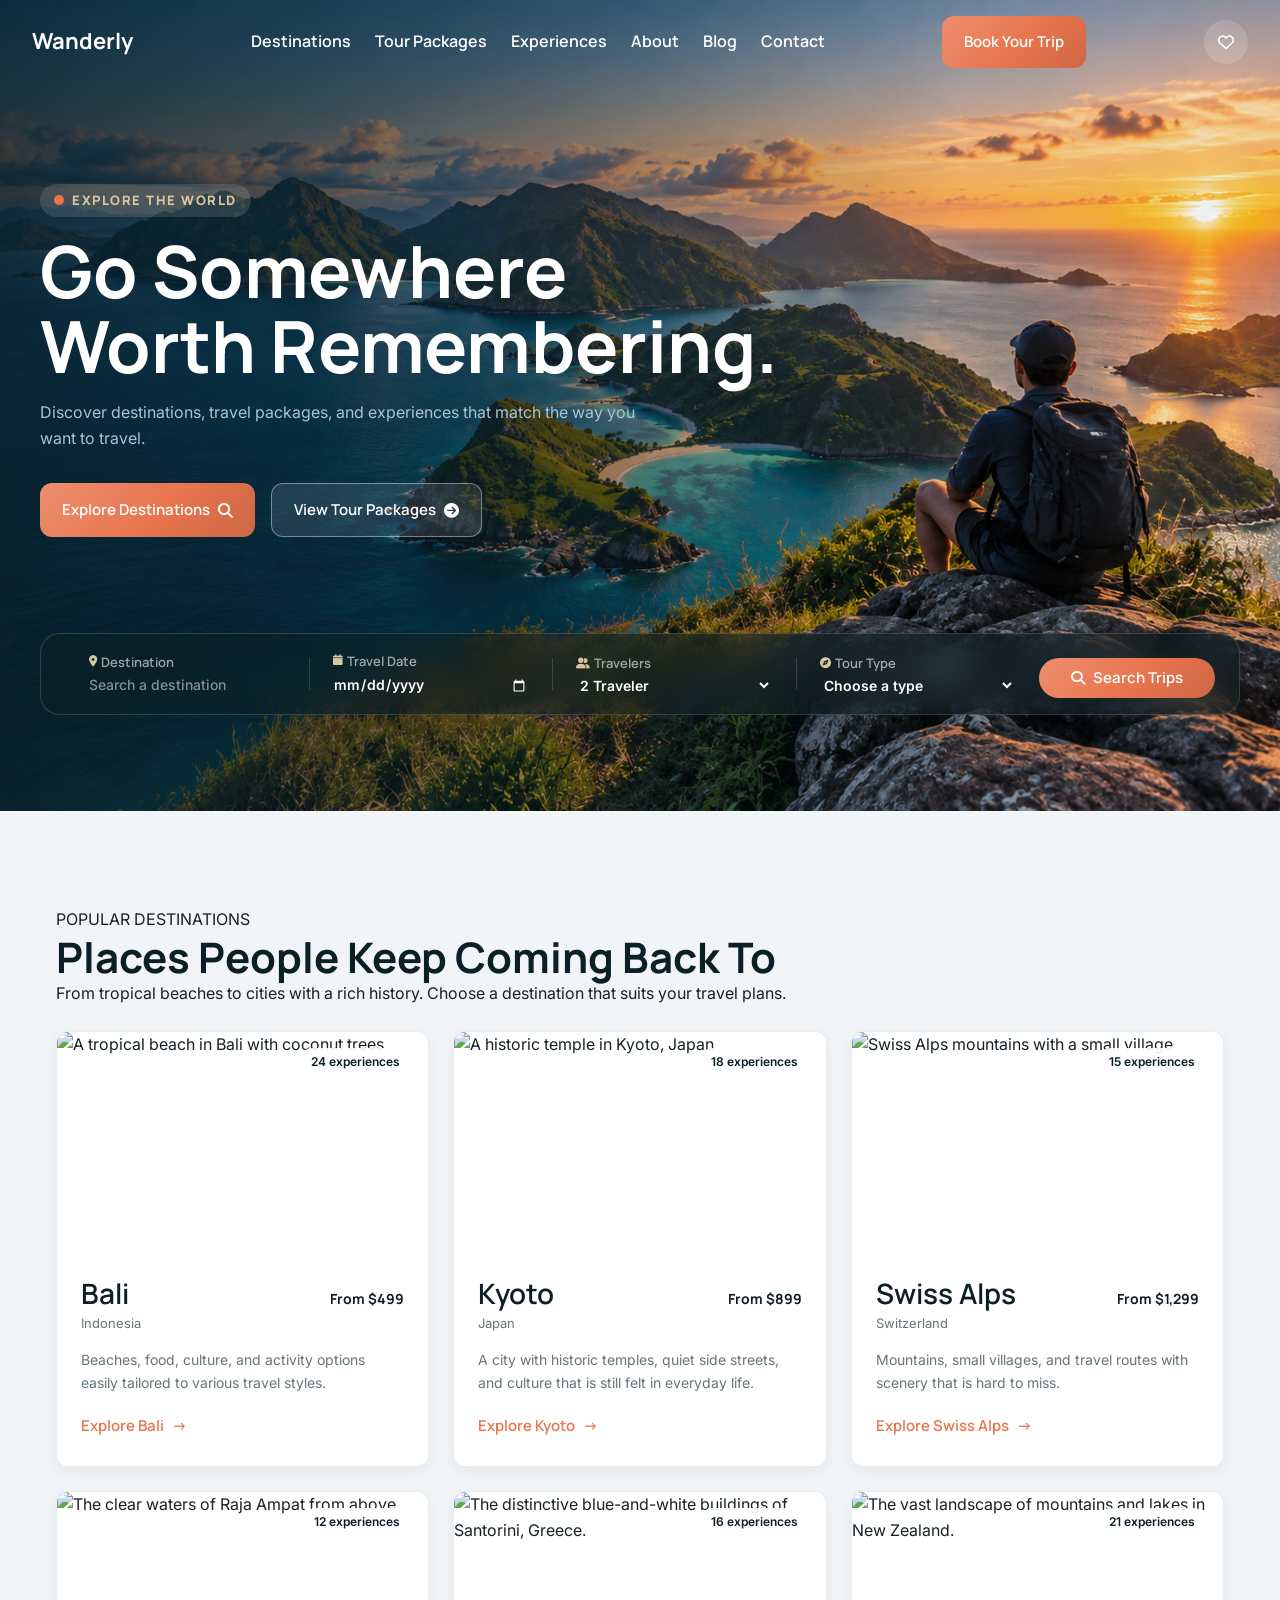
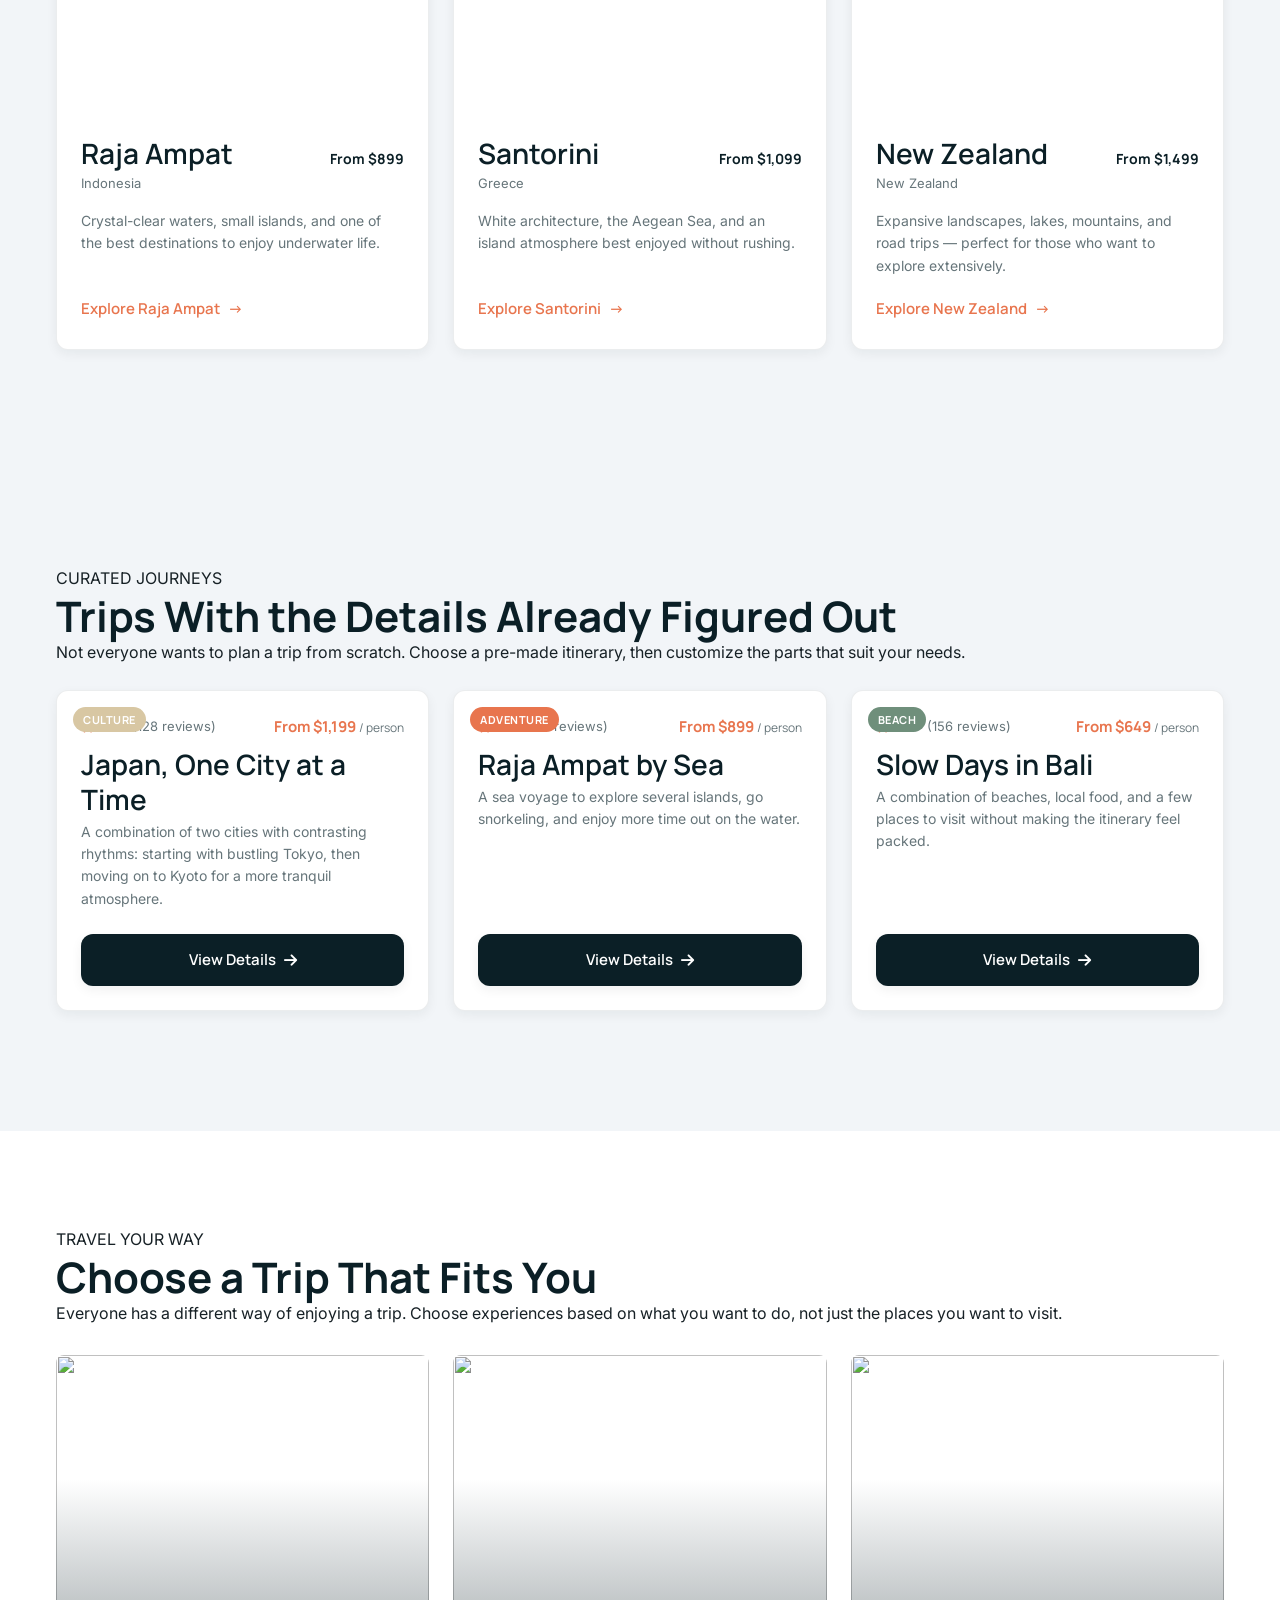
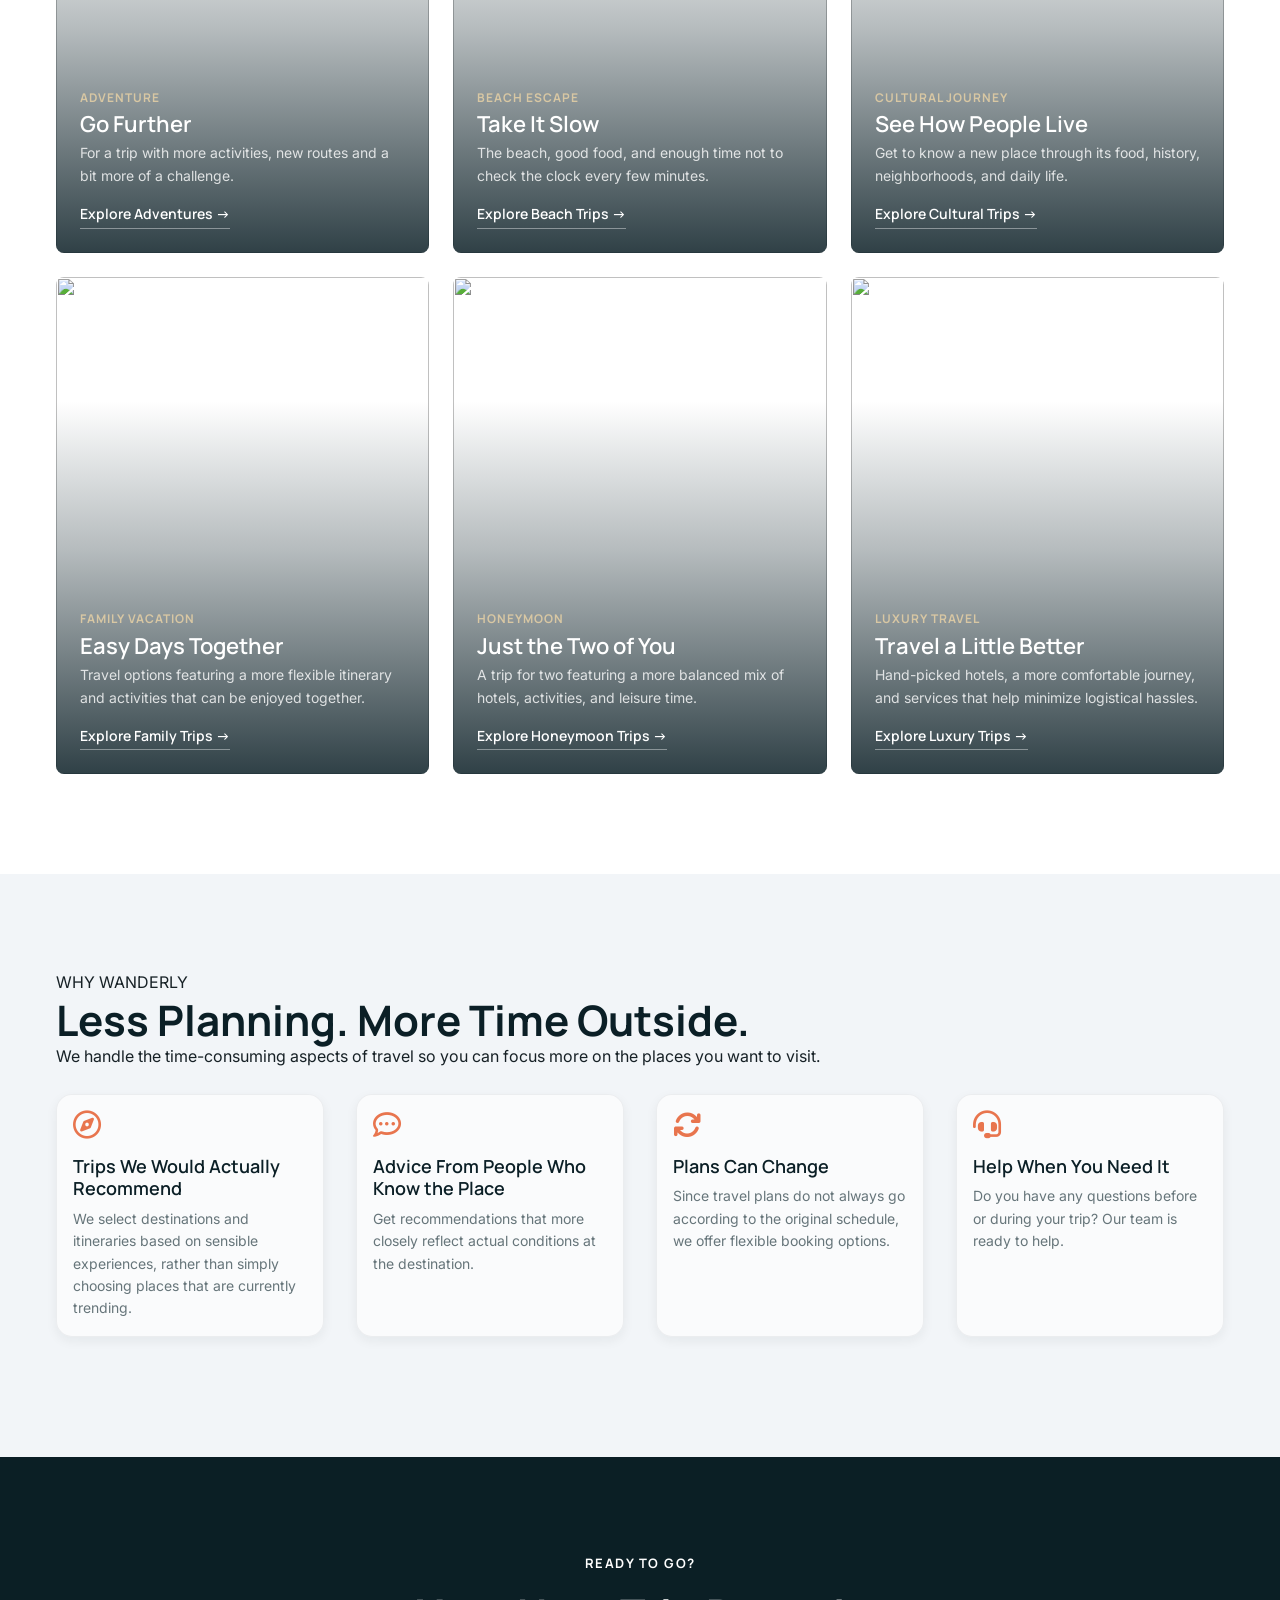
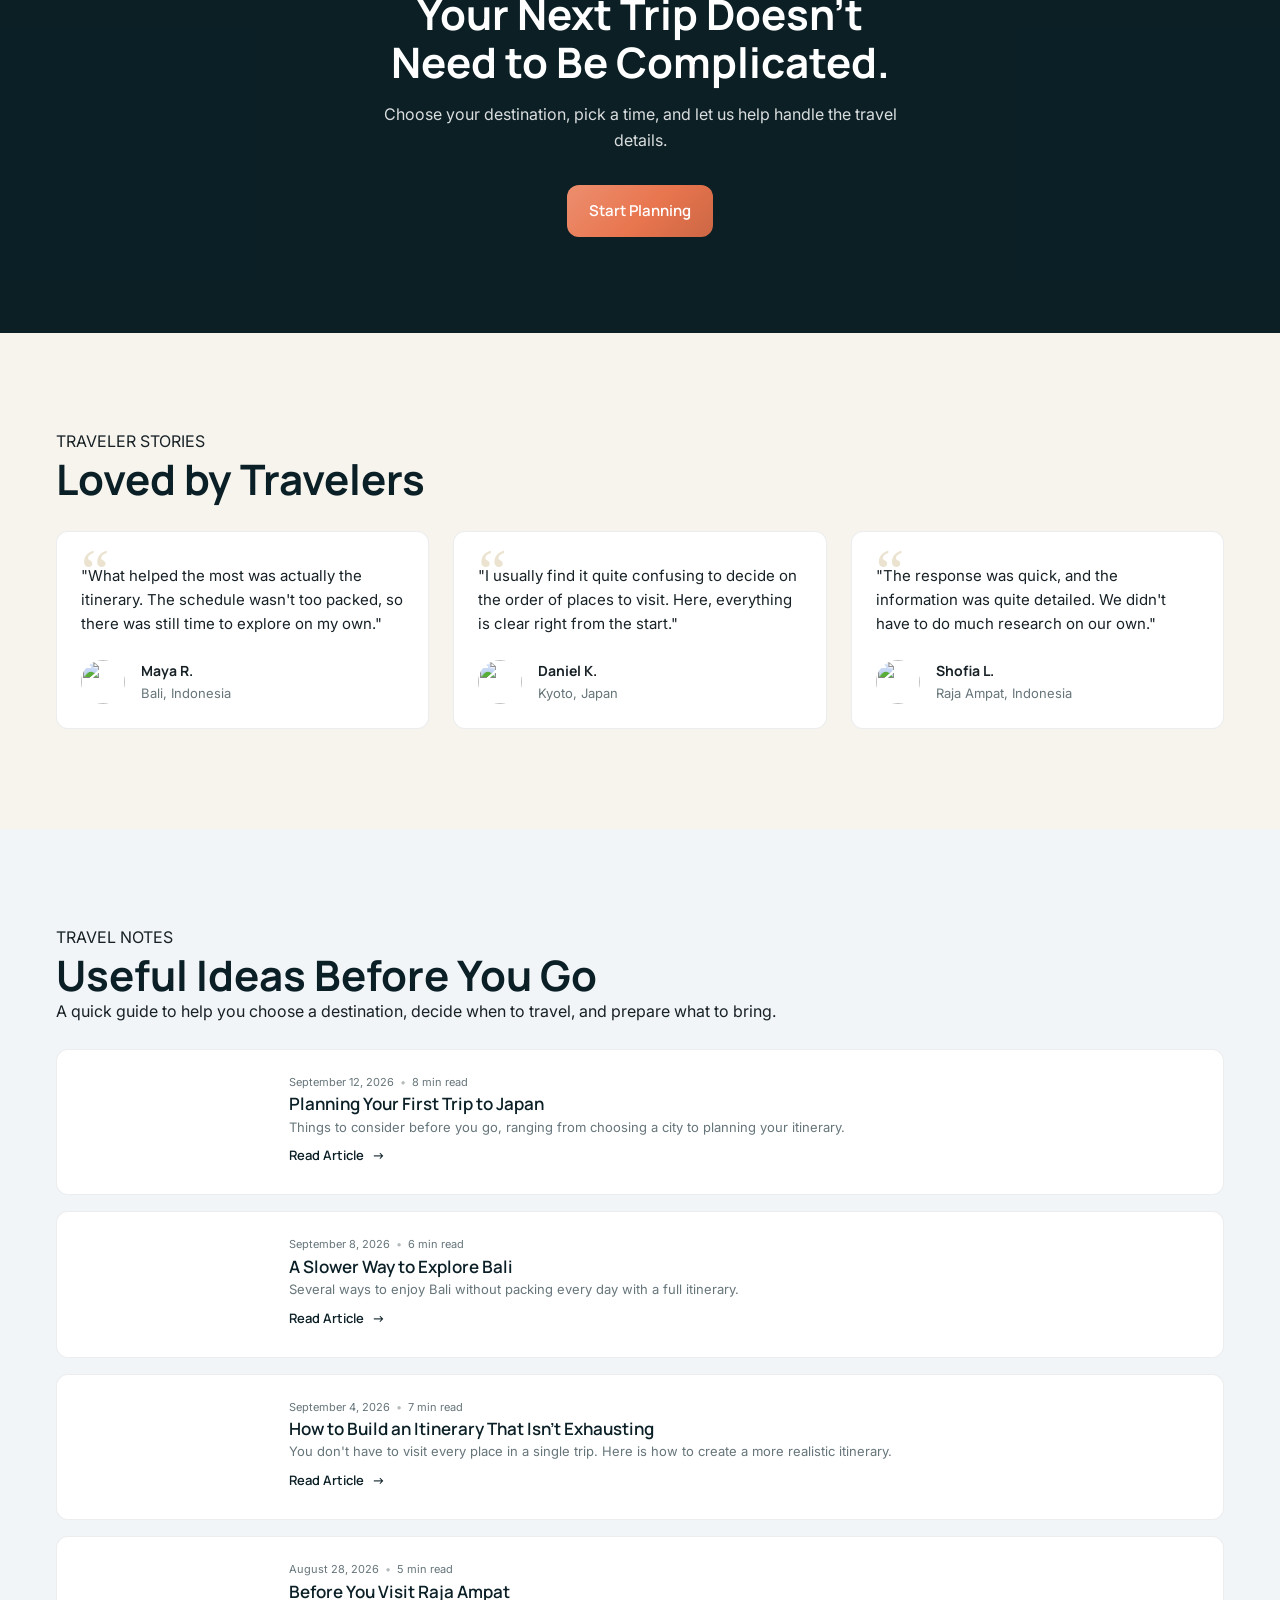
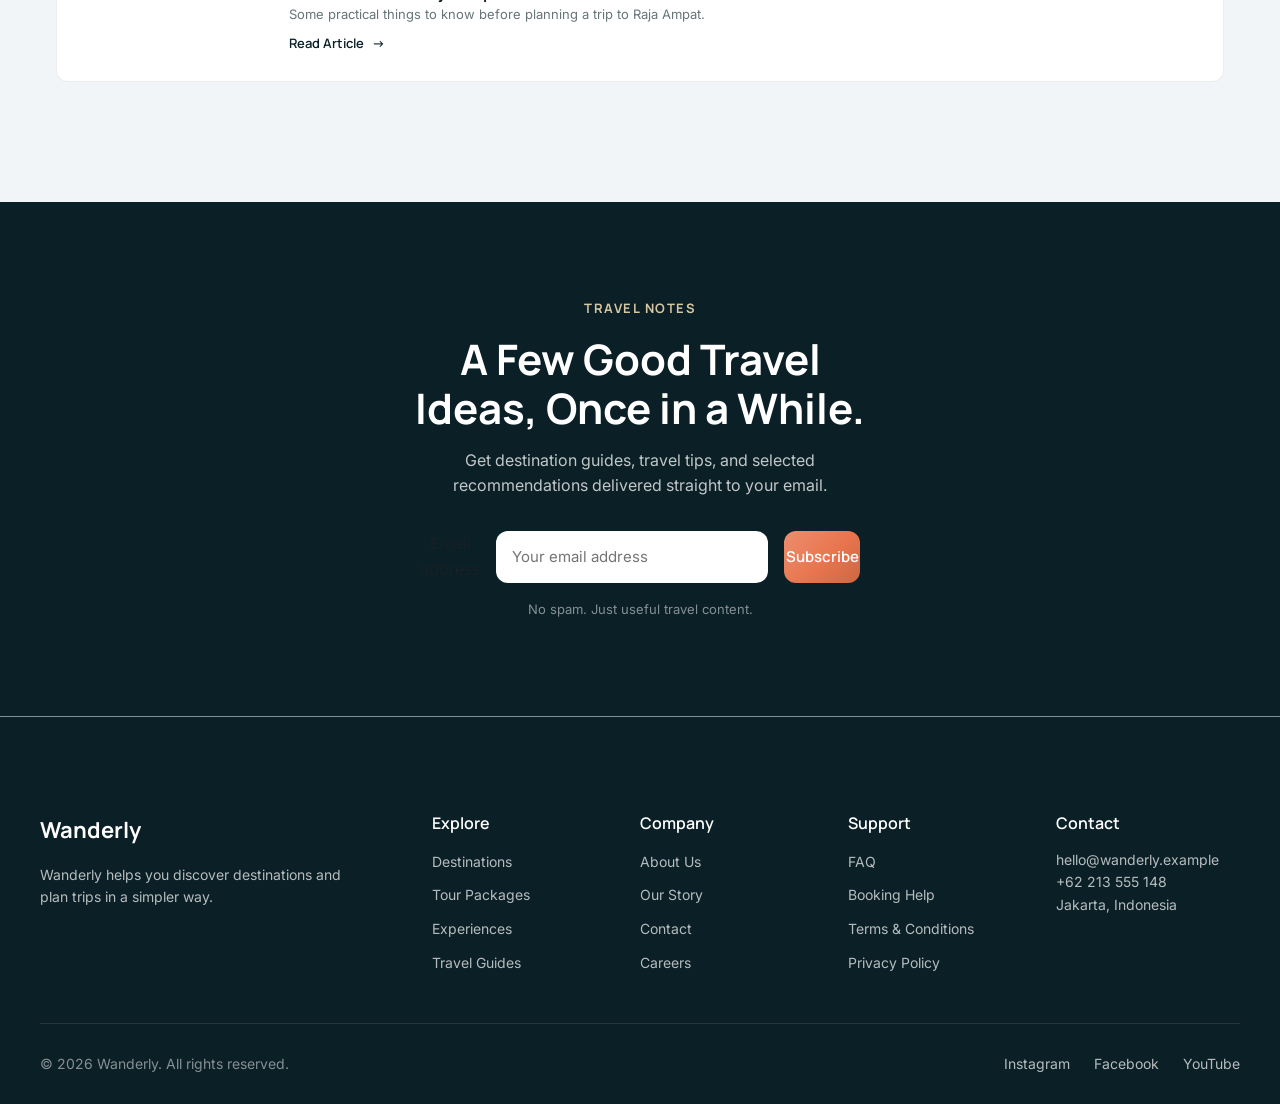
==== commit b5788120: "feat: add experience detail page and link it from homepage and experiences page" ====
--- a/index.html
+++ b/index.html
@@ -145,103 +145,115 @@
       <div class="destination-grid">
 
         <!-- DESTINATION 1 -->
-        <article class="destination-card">
-          <img src="" alt="A tropical beach in Bali with coconut trees" class="destination-card__image">
+        <article class="destination-card" data-region="asia">
+          <div class="destination-card__media">
+            <img src="images/destination/bali.png" alt="A tropical beach in Bali with coconut trees" class="destination-card__image">
+            <span class="destination-card__badge">24 experiences</span>
+          </div>
           <div class="destination-card__body">
-            <h3 class="destination-card__title">Bali</h3>
+            <div class="destination-card__heading">
+              <h3 class="destination-card__title">Bali</h3>
+              <span class="destination-card__price">From $499</span>
+            </div>
             <p class="destination-card__country">Indonesia</p>
             <p class="destination-card__desc">
               Beaches, food, culture, and activity options easily tailored to various travel styles.
             </p>
-            <div class="destination-card__meta">
-              <span class="destination-card__price">From $499</span>
-              <span class="destination-card__tour-count">24 experiences</span>
-            </div>
             <a href="destination-detail.html?id=bali" class="button button--ghost">Explore Bali</a>
           </div>
         </article>
 
         <!-- DESTINATION 2 -->
-        <article class="destination-card">
-          <img src="" alt="A historic temple in Kyoto, Japan" class="destination-card__image">
+        <article class="destination-card" data-region="asia">
+          <div class="destination-card__media">
+            <img src="images/destination/kyoto.jpg" alt="A historic temple in Kyoto, Japan" class="destination-card__image">
+            <span class="destination-card__badge">18 experiences</span>
+          </div>
           <div class="destination-card__body">
-            <h3 class="destination-card__title">Kyoto</h3>
+            <div class="destination-card__heading">
+              <h3 class="destination-card__title">Kyoto</h3>
+              <span class="destination-card__price">From $899</span>
+            </div>
             <p class="destination-card__country">Japan</p>
             <p class="destination-card__desc">
               A city with historic temples, quiet side streets, and culture that is still felt in everyday life.
             </p>
-            <div class="destination-card__meta">
-              <span class="destination-card__price">From $899</span>
-              <span class="destination-card__tour-count">18 experiences</span>
-            </div>
             <a href="destination-detail.html?id=kyoto" class="button button--ghost">Explore Kyoto</a>
           </div>
         </article>
 
         <!-- DESTINATION 3 -->
-        <article class="destination-card">
-          <img src="" alt="Swiss Alps mountains with a small village" class="destination-card__image">
+        <article class="destination-card" data-region="europe">
+          <div class="destination-card__media">
+            <img src="images/destination/swiss-alps.jpg" alt="Swiss Alps mountains with a small village" class="destination-card__image">
+            <span class="destination-card__badge">15 experiences</span>
+          </div>
           <div class="destination-card__body">
-            <h3 class="destination-card__title">Swiss Alps</h3>
+            <div class="destination-card__heading">
+              <h3 class="destination-card__title">Swiss Alps</h3>
+              <span class="destination-card__price">From $1,299</span>
+            </div>
             <p class="destination-card__country">Switzerland</p>
             <p class="destination-card__desc">
               Mountains, small villages, and travel routes with scenery that is hard to miss.
             </p>
-            <div class="destination-card__meta">
-              <span class="destination-card__price">From $1,299</span>
-              <span class="destination-card__tour-count">15 experiences</span>
-            </div>
             <a href="destination-detail.html?id=swiss-alps" class="button button--ghost">Explore Swiss Alps</a>
           </div>
         </article>
 
         <!-- DESTINATION 4 -->
-        <article class="destination-card">
-          <img src="" alt="The clear waters of Raja Ampat from above" class="destination-card__image">
+        <article class="destination-card" data-region="asia">
+          <div class="destination-card__media">
+            <img src="images/destination/raja-ampat.jpg" alt="The clear waters of Raja Ampat from above" class="destination-card__image">
+            <span class="destination-card__badge">12 experiences</span>
+          </div>
           <div class="destination-card__body">
-            <h3 class="destination-card__title">Raja Ampat</h3>
+            <div class="destination-card__heading">
+              <h3 class="destination-card__title">Raja Ampat</h3>
+              <span class="destination-card__price">From $899</span>
+            </div>
             <p class="destination-card__country">Indonesia</p>
             <p class="destination-card__desc">
               Crystal-clear waters, small islands, and one of the best destinations to enjoy underwater life.
             </p>
-            <div class="destination-card__meta">
-              <span class="destination-card__price">From $899</span>
-              <span class="destination-card__tour-count">12 experiences</span>
-            </div>
             <a href="destination-detail.html?id=raja-ampat" class="button button--ghost">Explore Raja Ampat</a>
           </div>
         </article>
 
         <!-- DESTINATION 5 -->
-        <article class="destination-card">
-          <img src="" alt="The distinctive blue-and-white buildings of Santorini, Greece." class="destination-card__image">
+        <article class="destination-card" data-region="">
+          <div class="destination-card__media">
+            <img src="images/destination/santorini.jpg" alt="The distinctive blue-and-white buildings of Santorini, Greece." class="destination-card__image">
+            <span class="destination-card__badge">16 experiences</span>
+          </div>
           <div class="destination-card__body">
-            <h3 class="destination-card__title">Santorini</h3>
+            <div class="destination-card__heading">
+              <h3 class="destination-card__title">Santorini</h3>
+              <span class="destination-card__price">From $1,099</span>
+            </div>
             <p class="destination-card__country">Greece</p>
             <p class="destination-card__desc">
               White architecture, the Aegean Sea, and an island atmosphere best enjoyed without rushing.
             </p>
-            <div class="destination-card__meta">
-              <span class="destination-card__price">From $1,099</span>
-              <span class="destination-card__tour-count">16 experiences</span>
-            </div>
             <a href="destination-detail.html?id=santorini" class="button button--ghost">Explore Santorini</a>
           </div>
         </article>
 
         <!-- DESTINATION 6 -->
-        <article class="destination-card">
-          <img src="" alt="The vast landscape of mountains and lakes in New Zealand." class="destination-card__image">
+        <article class="destination-card" data-region="">
+          <div class="destination-card__media">
+            <img src="images/destination/new-zealand.jpg" alt="The vast landscape of mountains and lakes in New Zealand." class="destination-card__image">
+            <span class="destination-card__badge">21 experiences</span>
+          </div>
           <div class="destination-card__body">
-            <h3 class="destination-card__title">New Zealand</h3>
+            <div class="destination-card__heading">
+              <h3 class="destination-card__title">New Zealand</h3>
+              <span class="destination-card__price">From $1,499</span>
+            </div>
             <p class="destination-card__country">New Zealand</p>
             <p class="destination-card__desc">
               Expansive landscapes, lakes, mountains, and road trips &mdash; perfect for those who want to explore extensively.
             </p>
-            <div class="destination-card__meta">
-              <span class="destination-card__price">From $1,499</span>
-              <span class="destination-card__tour-count">21 experiences</span>
-            </div>
             <a href="destination-detail.html?id=new-zealand" class="button button--ghost">Explore New Zealand</a>
           </div>
         </article>
@@ -262,79 +274,92 @@
       <div class="tour-package-grid">
 
         <!-- Tour Packages 1 -->
-        <article class="tour-package-card">
-          <img src="" alt="">
-          <span class="tour-package-card__category">CULTURE</span>
+        <article class="tour-package-card" data-category="cultural">
+          <div class="tour-package-card__media">
+            <img src="images/tourpackages/japan.jpg" alt="">
+            <span class="tour-package-card__category">CULTURE</span>
+            <div class="tour-package-card__info-bar">
+              <span><i class="fa-solid fa-location-dot" aria-hidden="true"></i> Tokyo &amp; Kyoto, Japan</span>
+              <span><i class="fa-regular fa-clock" aria-hidden="true"></i> 7 Days / 6 Nights</span>
+            </div>
+          </div>
           <div class="tour-package-card__body">
+            <div class="tour-package-card__meta-row">
+              <span class="tour-package-card__rating">
+                <i class="fa-solid fa-star" aria-hidden="true"></i>
+                4.9 <span class="tour-package-card__reviews">(128 reviews)</span>
+              </span>
+              <span class="tour-package-card__price">From $1,199 <span>/ person</span></span>
+            </div>
             <h3 class="tour-package-card__title">Japan, One City at a Time</h3>
-            <p class="tour-package-card__location">Tokyo &amp; Kyoto, Japan</p>
-            <p class="tour-package-card__duration">7 Days / 6 Nights</p>
-            <p class="tour-package-card__rating">
-              <span aria-hidden="true">★★★★★</span>
-              <span class="visually-hidden">Rating 4.9 dari 5</span>
-              4.9 <span class="tour-package-card__reviews">(128 reviews)</span>
-            </p>
             <p class="tour-package-card__desc">
               A combination of two cities with contrasting rhythms: starting with bustling Tokyo, then moving on to Kyoto for a more tranquil atmosphere.
             </p>
-            <div class="tour-package-card__footer">
-              <span class="tour-package-card__price">From $1,199</span>
-              <a href="tour-package-detail.html?id=japan-01" class="button button--ghost">View Details</a>
-            </div>
+            <a href="tourpackage-detail.html?id=japan-01" class="button button--dark tour-package-card__cta">
+              View Details
+              <i class="fa-solid fa-arrow-right" aria-hidden="true"></i>
+            </a>
           </div>
         </article>
 
         <!-- Tour Packages 2 -->
-        <article class="tour-package-card">
-          <img src="" alt="">
-          <span class="tour-package-card__category">ADVENTURE</span>
+        <article class="tour-package-card" data-category="adventure">
+          <div class="tour-package-card__media">
+            <img src="images/tourpackages/raja-ampat-sea.jpg" alt="">
+            <span class="tour-package-card__category">ADVENTURE</span>
+            <div class="tour-package-card__info-bar">
+              <span><i class="fa-solid fa-location-dot" aria-hidden="true"></i> Raja Ampat, Indonesia</span>
+              <span><i class="fa-regular fa-clock" aria-hidden="true"></i> 6 Days / 5 Nights</span>
+            </div>
+          </div>
           <div class="tour-package-card__body">
+            <div class="tour-package-card__meta-row">
+              <span class="tour-package-card__rating">
+                <i class="fa-solid fa-star" aria-hidden="true"></i>
+                4.8 <span class="tour-package-card__reviews">(94 reviews)</span>
+              </span>
+              <span class="tour-package-card__price">From $899 <span>/ person</span></span>
+            </div>
             <h3 class="tour-package-card__title">Raja Ampat by Sea</h3>
-            <p class="tour-package-card__location">Raja Ampat, Indonesia</p>
-            <p class="tour-package-card__duration">6 Days / 5 Nights</p>
-            <p class="tour-package-card__rating">
-              <span aria-hidden="true">★★★★★</span>
-              <span class="visually-hidden">Rating 4.8 dari 5</span>
-              4.8 <span class="tour-package-card__reviews">(94 reviews)</span>
-            </p>
             <p class="tour-package-card__desc">
               A sea voyage to explore several islands, go snorkeling, and enjoy more time out on the water.
             </p>
-            <div class="tour-package-card__footer">
-              <span class="tour-package-card__price">From $899/person</span>
-              <a href="tour-package-detail.html?id=raja-ampat-02" class="button button--ghost">View Details</a>
-            </div>
-          </div>
-        </article>
-
-        
+            <a href="tourpackage-detail.html?id=raja-ampat-02" class="button button--dark tour-package-card__cta">
+              View Details
+              <i class="fa-solid fa-arrow-right" aria-hidden="true"></i>
+            </a>
+          </div>
+        </article>
+
         <!-- Tour Packages 3 -->
-        <article class="tour-package-card">
-          <img src="" alt="">
-          <span class="tour-package-card__category">BEACH</span>
+        <article class="tour-package-card" data-category="beach">
+          <div class="tour-package-card__media">
+            <img src="images/tourpackages/bali-slow.jpg" alt="">
+            <span class="tour-package-card__category">BEACH</span>
+            <div class="tour-package-card__info-bar">
+              <span><i class="fa-solid fa-location-dot" aria-hidden="true"></i> Bali, Indonesia</span>
+              <span><i class="fa-regular fa-clock" aria-hidden="true"></i> 5 Days / 4 Nights</span>
+            </div>
+          </div>
           <div class="tour-package-card__body">
+            <div class="tour-package-card__meta-row">
+              <span class="tour-package-card__rating">
+                <i class="fa-solid fa-star" aria-hidden="true"></i>
+                4.9 <span class="tour-package-card__reviews">(156 reviews)</span>
+              </span>
+              <span class="tour-package-card__price">From $649 <span>/ person</span></span>
+            </div>
             <h3 class="tour-package-card__title">Slow Days in Bali</h3>
-            <p class="tour-package-card__location">Bali, Indonesia</p>
-            <p class="tour-package-card__duration">5 Days / 4 Nights</p>
-            <p class="tour-package-card__rating">
-              <span aria-hidden="true">★★★★★</span>
-              <span class="visually-hidden">Rating 4.9 dari 5</span>
-              4.9 <span class="tour-package-card__reviews">(156 reviews)</span>
-            </p>
             <p class="tour-package-card__desc">
               A combination of beaches, local food, and a few places to visit without making the itinerary feel packed.
             </p>
-            <div class="tour-package-card__footer">
-              <span class="tour-package-card__price">From $649/person</span>
-              <a href="tour-package-detail.html?id=bali-03" class="button button--ghost">View Details</a>
-            </div>
-          </div>
-        </article>
-
-      </div>
-
-      <div class="tour-package__cta">
-        <a href="tourpackage.html" class="button button--secondary">View All</a>
+            <a href="tourpackage-detail.html?id=bali-03" class="button button--dark tour-package-card__cta">
+              View Details
+              <i class="fa-solid fa-arrow-right" aria-hidden="true"></i>
+            </a>
+          </div>
+        </article>
+
       </div>
     </section>
 
@@ -348,86 +373,100 @@
         </p>
       </div>
 
-      <div class="experiences-grid">
-
-        <!-- Experience 1 -->
-        <article class="experience-card">
-          <img src="" alt="">
-          <div class="experience-card__overlay">
-            <span class="experience-card__category">ADVENTURE</span>
-            <h3 class="experience-card__title">Go Further</h3>
-            <p class="experience-card__desc">
-              For a trip with more activities, new routes and a bit more of a challenge.
-            </p>
-            <a href="experiences.html#adventure" class="experience-card__link">Explore Adventure &rarr;</a>
-          </div>
-        </article>
-        
-        <!-- Experience 2 -->
-        <article class="experience-card">
-          <img src="" alt="">
-          <div class="experience-card__overlay">
-            <span class="experience-card__category">BEACH ESCAPE</span>
-            <h3 class="experience-card__title">Take It Slow</h3>
-            <p class="experience-card__desc">
-              The beach, good food, and enough time not to check the clock every few minutes.
-            </p>
-            <a href="experiences.html#beach-escape" class="experience-card__link">Explore Beach Trips &rarr;</a>
-          </div>
-        </article>
-                
-        <!-- Experience 3 -->
-        <article class="experience-card">
-          <img src="" alt="">
-          <div class="experience-card__overlay">
-            <span class="experience-card__category">CULTURAL JOURNEY</span>
-            <h3 class="experience-card__title">See How People Live</h3>
-            <p class="experience-card__desc">
-              Get to know a new place through its food, history, neighborhoods, and daily life.
-            </p>
-            <a href="experiences.html#cultural-journey" class="experience-card__link">Explore Cultural Trips &rarr;</a>
-          </div>
-        </article>
-                
-        <!-- Experience 4 -->
-        <article class="experience-card">
-          <img src="" alt="">
-          <div class="experience-card__overlay">
-            <span class="experience-card__category">FAMILY VACATION</span>
-            <h3 class="experience-card__title">Easy Days Together</h3>
-            <p class="experience-card__desc">
-              Travel options featuring a more flexible itinerary and activities that can be enjoyed together.
-            </p>
-            <a href="experiences.html#family-vacation" class="experience-card__link">Explore Family Trips &rarr;</a>
-          </div>
-        </article>
-                        
-        <!-- Experience 5 -->
-        <article class="experience-card">
-          <img src="" alt="">
-          <div class="experience-card__overlay">
-            <span class="experience-card__category">HONEYMOON</span>
-            <h3 class="experience-card__title">Just the Two of You</h3>
-            <p class="experience-card__desc">
-              A trip for two featuring a more balanced mix of hotels, activities, and leisure time.
-            </p>
-            <a href="experiences.html#honeymoon" class="experience-card__link">Explore Honeymoon Trips &rarr;</a>
-          </div>
-        </article>
-                        
-        <!-- Experience 6 -->
-        <article class="experience-card">
-          <img src="" alt="">
-          <div class="experience-card__overlay">
-            <span class="experience-card__category">LUXURY TRAVEL</span>
-            <h3 class="experience-card__title">Travel a Little Better</h3>
-            <p class="experience-card__desc">
-              Hand-picked hotels, a more comfortable journey, and services that help minimize logistical hassles.
-            </p>
-            <a href="experiences.html#luxury-travel" class="experience-card__link">Explore Luxury Trips &rarr;</a>
-          </div>
-        </article>
-
+      <div class="slider slider--mobile-only" data-slider role="region" aria-label="Tour experience option">
+        <div class="slider__viewport">
+
+          <button type="button" class="slider__btn slider__btn--prev" aria-label="Experience before">
+            <i class="fa-solid fa-chevron-left" aria-hidden="true"></i>
+          </button>
+
+          <div class="slider__track">
+            <!-- Experience 1 -->
+            <article class="experience-card">
+              <img src="images/experiences/adventure.jpg" alt="" class="experience-card__image">
+              <div class="experience-card__overlay">
+                <span class="experience-card__category">ADVENTURE</span>
+                <h3 class="experience-card__title">Go Further</h3>
+                <p class="experience-card__desc">
+                  For a trip with more activities, new routes and a bit more of a challenge.
+                </p>
+                <a href="experience-detail.html?id=adventure" class="experience-card__link">Explore Adventures &rarr;</a>
+              </div>
+            </article>
+            
+            <!-- Experience 2 -->
+            <article class="experience-card">
+              <img src="images/experiences/beach.jpg" alt="" class="experience-card__image">
+              <div class="experience-card__overlay">
+                <span class="experience-card__category">BEACH ESCAPE</span>
+                <h3 class="experience-card__title">Take It Slow</h3>
+                <p class="experience-card__desc">
+                  The beach, good food, and enough time not to check the clock every few minutes.
+                </p>
+                <a href="experience-detail.html?id=beach" class="experience-card__link">Explore Beach Trips &rarr;</a>
+              </div>
+            </article>
+                    
+            <!-- Experience 3 -->
+            <article class="experience-card">
+              <img src="images/experiences/cultural.jpg" alt="" class="experience-card__image">
+              <div class="experience-card__overlay">
+                <span class="experience-card__category">CULTURAL JOURNEY</span>
+                <h3 class="experience-card__title">See How People Live</h3>
+                <p class="experience-card__desc">
+                  Get to know a new place through its food, history, neighborhoods, and daily life.
+                </p>
+                <a href="experience-detail.html?id=cultural" class="experience-card__link">Explore Cultural Trips &rarr;</a>
+              </div>
+            </article>
+                    
+            <!-- Experience 4 -->
+            <article class="experience-card">
+              <img src="images/experiences/family.jpg" alt="" class="experience-card__image">
+              <div class="experience-card__overlay">
+                <span class="experience-card__category">FAMILY VACATION</span>
+                <h3 class="experience-card__title">Easy Days Together</h3>
+                <p class="experience-card__desc">
+                  Travel options featuring a more flexible itinerary and activities that can be enjoyed together.
+                </p>
+                <a href="experience-detail.html?id=family" class="experience-card__link">Explore Family Trips &rarr;</a>
+              </div>
+            </article>
+                            
+            <!-- Experience 5 -->
+            <article class="experience-card">
+              <img src="images/experiences/honeymoon.jpg" alt="" class="experience-card__image">
+              <div class="experience-card__overlay">
+                <span class="experience-card__category">HONEYMOON</span>
+                <h3 class="experience-card__title">Just the Two of You</h3>
+                <p class="experience-card__desc">
+                  A trip for two featuring a more balanced mix of hotels, activities, and leisure time.
+                </p>
+                <a href="experience-detail.html?id=honeymoon" class="experience-card__link">Explore Honeymoon Trips &rarr;</a>
+              </div>
+            </article>
+                            
+            <!-- Experience 6 -->
+            <article class="experience-card">
+              <img src="images/experiences/luxury.jpg" alt="" class="experience-card__image">
+              <div class="experience-card__overlay">
+                <span class="experience-card__category">LUXURY TRAVEL</span>
+                <h3 class="experience-card__title">Travel a Little Better</h3>
+                <p class="experience-card__desc">
+                  Hand-picked hotels, a more comfortable journey, and services that help minimize logistical hassles.
+                </p>
+                <a href="experience-detail.html?id=luxury" class="experience-card__link">Explore Luxury Trips &rarr;</a>
+              </div>
+            </article>
+          </div>
+
+          <button type="button" class="slider__btn slider__btn--prev" aria-label="Experience before">
+            <i class="fa-solid fa-chevron-left" aria-hidden="true"></i>
+          </button>
+
+        </div>
+
+        <div class="slider__dots"></div>
       </div>
     </section>
 
@@ -444,6 +483,7 @@
       <div class="benefit-grid">
         <!-- Benefit 1 -->
         <div class="benefit-card">
+          <i class="fa-regular fa-compass benefit-card__icon" aria-hidden="true"></i>
           <h3 class="benefit-card__title">Trips We Would Actually Recommend</h3>
           <p class="benefit-card__desc">
             We select destinations and itineraries based on sensible experiences, rather than simply choosing places that are currently trending.
@@ -452,6 +492,7 @@
 
         <!-- Benefit 2 -->
         <div class="benefit-card">
+          <i class="fa-regular fa-comment-dots benefit-card__icon" aria-hidden="true"></i>
           <h3 class="benefit-card__title">Advice From People Who Know the Place</h3>
           <p class="benefit-card__desc">
             Get recommendations that more closely reflect actual conditions at the destination.
@@ -460,6 +501,7 @@
 
         <!-- Benefit 3 -->
         <div class="benefit-card">
+          <i class="fa-solid fa-arrows-rotate benefit-card__icon" aria-hidden="true"></i>
           <h3 class="benefit-card__title">Plans Can Change</h3>
           <p class="benefit-card__desc">
             Since travel plans do not always go according to the original schedule, we offer flexible booking options.
@@ -468,6 +510,7 @@
 
         <!-- Benefit 4 -->
         <div class="benefit-card">
+          <i class="fa-solid fa-headset benefit-card__icon" aria-hidden="true"></i>
           <h3 class="benefit-card__title">Help When You Need It</h3>
           <p class="benefit-card__desc">
             Do you have any questions before or during your trip? Our team is ready to help.
@@ -493,73 +536,87 @@
         <h2 class="section-heading__title">Loved by Travelers</h2>
       </div>
 
-      <div class="testimonial-list">
-
-        <!-- Testimoni 1 -->
-        <blockquote class="testimonial-card">
-          <p class="testimonial-card__quote">
-            "What helped the most was actually the itinerary. The schedule wasn't too packed, so there was still time to explore on my own."
-          </p>
-          <footer class="testimonial-card__author">
-            <img src="" alt="">
-            <span class="testimonial-card__name">Maya R.</span>
-            <span class="testimonial-card__destination">Bali, Indonesia</span>
-            <span class="testimonial-card__rating">5.0</span>
-          </footer>
-        </blockquote>
-        
-        <!-- Testimoni 2 -->
-        <blockquote class="testimonial-card">
-          <p class="testimonial-card__quote">
-            "I usually find it quite confusing to decide on the order of places to visit. Here, everything is clear right from the start."
-          </p>
-          <footer class="testimonial-card__author">
-            <img src="" alt="">
-            <span class="testimonial-card__name">Daniel K.</span>
-            <span class="testimonial-card__destination">Kyoto, Japan</span>
-            <span class="testimonial-card__rating">4.9</span>
-          </footer>
-        </blockquote>
-                
-        <!-- Testimoni 3 -->
-        <blockquote class="testimonial-card">
-          <p class="testimonial-card__quote">
-            "The response was quick, and the information was quite detailed. We didn't have to do much research on our own."
-          </p>
-          <footer class="testimonial-card__author">
-            <img src="" alt="">
-            <span class="testimonial-card__name">Shofia L.</span>
-            <span class="testimonial-card__destination">Raja Ampat, Indonesia</span>
-            <span class="testimonial-card__rating">5.0</span>
-          </footer>
-        </blockquote>
-                        
-        <!-- Testimoni 4 -->
-        <blockquote class="testimonial-card">
-          <p class="testimonial-card__quote">
-            "The road trip was paced nicely. We didn't have to change locations every day, so the journey felt more relaxed."
-          </p>
-          <footer class="testimonial-card__author">
-            <img src="" alt="">
-            <span class="testimonial-card__name">Alex M.</span>
-            <span class="testimonial-card__destination">New Zealand</span>
-            <span class="testimonial-card__rating">4.8</span>
-          </footer>
-        </blockquote>
-                        
-        <!-- Testimoni 5 -->
-        <blockquote class="testimonial-card">
-          <p class="testimonial-card__quote">
-            "I like it because the choice of activities isn't forced. There are some days intentionally set aside to be more free-form."
-          </p>
-          <footer class="testimonial-card__author">
-            <img src="" alt="">
-            <span class="testimonial-card__name">Nadia P.</span>
-            <span class="testimonial-card__destination">Santorini, Greece</span>
-            <span class="testimonial-card__rating">5.0</span>
-          </footer>
-        </blockquote>
-
+      <div class="slider slider--testimonials" data-slider role="region" aria-roledescription="carousel" aria-label="Testimoni travelers">
+        <div class="slider__viewport">
+
+          <button type="button" class="slider__btn slider__btn--prev" aria-label="Testimoni before">
+            <i class="fa-solid fa-chevron-left" aria-hidden="true"></i>
+          </button>
+
+          <div class="slider__track" tabindex="0">
+            <!-- Testimoni 1 -->
+            <blockquote class="testimonial-card">
+              <p class="testimonial-card__quote">
+                "What helped the most was actually the itinerary. The schedule wasn't too packed, so there was still time to explore on my own."
+              </p>
+              <footer class="testimonial-card__author">
+                <img src="images/testimonials/person1.jpg" alt="" class="testimonial-card__avatar">
+                <span class="testimonial-card__name">Maya R.</span>
+                <span class="testimonial-card__destination">Bali, Indonesia</span>
+                <span class="testimonial-card__rating">5.0</span>
+              </footer>
+            </blockquote>
+            
+            <!-- Testimoni 2 -->
+            <blockquote class="testimonial-card">
+              <p class="testimonial-card__quote">
+                "I usually find it quite confusing to decide on the order of places to visit. Here, everything is clear right from the start."
+              </p>
+              <footer class="testimonial-card__author">
+                <img src="images/testimonials/person2.jpg" alt="" class="testimonial-card__avatar">
+                <span class="testimonial-card__name">Daniel K.</span>
+                <span class="testimonial-card__destination">Kyoto, Japan</span>
+                <span class="testimonial-card__rating">4.9</span>
+              </footer>
+            </blockquote>
+                    
+            <!-- Testimoni 3 -->
+            <blockquote class="testimonial-card">
+              <p class="testimonial-card__quote">
+                "The response was quick, and the information was quite detailed. We didn't have to do much research on our own."
+              </p>
+              <footer class="testimonial-card__author">
+                <img src="images/testimonials/person3.jpg" alt="" class="testimonial-card__avatar">
+                <span class="testimonial-card__name">Shofia L.</span>
+                <span class="testimonial-card__destination">Raja Ampat, Indonesia</span>
+                <span class="testimonial-card__rating">5.0</span>
+              </footer>
+            </blockquote>
+                            
+            <!-- Testimoni 4 -->
+            <blockquote class="testimonial-card">
+              <p class="testimonial-card__quote">
+                "The road trip was paced nicely. We didn't have to change locations every day, so the journey felt more relaxed."
+              </p>
+              <footer class="testimonial-card__author">
+                <img src="images/testimonials/person4.jpg" alt="" class="testimonial-card__avatar">
+                <span class="testimonial-card__name">Alex M.</span>
+                <span class="testimonial-card__destination">New Zealand</span>
+                <span class="testimonial-card__rating">4.8</span>
+              </footer>
+            </blockquote>
+                            
+            <!-- Testimoni 5 -->
+            <blockquote class="testimonial-card">
+              <p class="testimonial-card__quote">
+                "I like it because the choice of activities isn't forced. There are some days intentionally set aside to be more free-form."
+              </p>
+              <footer class="testimonial-card__author">
+                <img src="images/testimonials/person5.jpg" alt="" class="testimonial-card__avatar">
+                <span class="testimonial-card__name">Nadia P.</span>
+                <span class="testimonial-card__destination">Santorini, Greece</span>
+                <span class="testimonial-card__rating">5.0</span>
+              </footer>
+            </blockquote>
+          </div>
+
+          <button type="button" class="slider__btn slider__btn--next" aria-label="Testimoni after">
+            <i class="fa-solid fa-chevron-right" aria-hidden="true"></i>
+          </button>
+
+        </div>
+
+        <div class="slider__dots"></div>
       </div>
     </section>
 
@@ -576,70 +633,66 @@
       <div class="blog-grid">
 
         <!-- Article 1 -->
-        <article class="blog-card">
-          <img src="" alt="">
+        <article class="blog-card" data-category="travel-guide">
+          <img src="images/blog/japan-guide.jpg" alt="" class="blog-card__image">
           <div class="blog-card__body">
-            <span class="blog-card__category">TRAVEL GUIDE</span>
+            <div class="blog-card__meta">
+              <time datetime="2026-09-12">September 12, 2026</time>
+              <span>8 min read</span>
+            </div>
             <h3 class="blog-card__title">Planning Your First Trip to Japan</h3>
             <p class="blog-card__excerpt">
               Things to consider before you go, ranging from choosing a city to planning your itinerary.
             </p>
-            <div class="blog-card__meta">
-              <time datetime="2026-09-12">September 12, 2026</time>
-              <span>8 min read</span>
-            </div>
-            <a href="blog-detail.html?id=japan-first-trip" class="button button--ghost">Read Article</a>
+            <a href="blog-detail.html?id=japan-first-trip" class="button button--ghost blog-card__link">Read Article</a>
           </div>
         </article>
         
         <!-- Article 2 -->
         <article class="blog-card">
-          <img src="" alt="">
+          <img src="images/blog/bali-slow.jpg" alt="" class="blog-card__image">
           <div class="blog-card__body">
-            <span class="blog-card__category">DESTINATION</span>
+            <div class="blog-card__meta">
+              <time datetime="2026-09-08">September 8, 2026</time>
+              <span>6 min read</span>
+            </div>
             <h3 class="blog-card__title">A Slower Way to Explore Bali</h3>
             <p class="blog-card__excerpt">
               Several ways to enjoy Bali without packing every day with a full itinerary.
             </p>
-            <div class="blog-card__meta">
-              <time datetime="2026-09-08">September 8, 2026</time>
-              <span>6 min read</span>
-            </div>
-            <a href="blog-detail.html?id=bali-slow-way" class="button button--ghost">Read Article</a>
+            <a href="blog-detail.html?id=bali-slow-way" class="button button--ghost blog-card__link">Read Article</a>
           </div>
         </article>
         
         <!-- Article 3 -->
         <article class="blog-card">
-          <img src="" alt="">
+          <img src="images/blog/itinerary-tips.jpg" alt="" class="blog-card__image">
           <div class="blog-card__body">
-            <span class="blog-card__category">TRAVEL TIPS</span>
+            <div class="blog-card__meta">
+              <time datetime="2026-09-04">September 4, 2026</time>
+              <span>7 min read</span>
+            </div>
             <h3 class="blog-card__title">How to Build an Itinerary That Isn't Exhausting</h3>
             <p class="blog-card__excerpt">
               You don't have to visit every place in a single trip. Here is how to create a more realistic itinerary.
             </p>
-            <div class="blog-card__meta">
-              <time datetime="2026-09-04">September 4, 2026</time>
-              <span>7 min read</span>
-            </div>
-            <a href="blog-detail.html?id=itinerary-tips" class="button button--ghost">Read Article</a>
+            <a href="blog-detail.html?id=itinerary-tips" class="button button--ghost blog-card__link">Read Article</a>
           </div>
         </article>
         
         <!-- Article 4 -->
         <article class="blog-card">
-          <img src="" alt="">
+          <img src="images/blog/raja-ampat-guide.jpg" alt="" class="blog-card__image">
           <div class="blog-card__body">
-            <span class="blog-card__category">INDONESIA</span>
+            <div class="blog-card__meta">
+              <time datetime="2026-08-28">August 28, 2026</time>
+              <span>5 min read</span>
+            </div>
             <h3 class="blog-card__title">Before You Visit Raja Ampat</h3>
             <p class="blog-card__excerpt">
               Some practical things to know before planning a trip to Raja Ampat.
             </p>
-            <div class="blog-card__meta">
-              <time datetime="2026-08-28">August 28, 2026</time>
-              <span>5 min read</span>
-            </div>
-            <a href="blog-detail.html?id=raja-ampat-guide" class="button button--ghost">Read Article</a>
+            <a href="blog-detail.html?id=raja-ampat-guide" class="button button--ghost blog-card__link">Read Article</a>
           </div>
         </article>
       </div>
--- a/style.css
+++ b/style.css
@@ -58,6 +58,7 @@
   /* Colors */
   --color-primary: #0B1F26;
   --color-background: #F7F4EE;
+  --color-background-cool: #F2F5F8;
   --color-secondary: #6F8F7B;
   --color-accent: #E8754E;
   --color-gold: #D8C7A3;
@@ -190,6 +191,24 @@
   width: calc(100% - 32px);
   max-width: var(--container-width);
   margin-inline: auto;
+}
+
+.section-heading,
+.destination-grid,
+.tour-package-grid,
+.experience-grid,
+.benefit-grid,
+.testimonial-list,
+.blog-grid {
+  max-width: var(--container-width);
+  margin-inline: auto;
+  padding-inline: var(--space-sm);
+  margin-bottom: var(--space-md);
+}
+
+.promo-banner,
+.newsletter {
+  padding-inline: var(--space-sm);
 }
 
 @media (min-width: 1440px) {
@@ -284,7 +303,7 @@
 .navbar__toggle span {
   display: block;
   height: 2px;
-  width: 100%;
+  width: 70%;
   background-color: var(--color-white);
   transition: transform var(--transition-fast), opacity var(--transition-fast);
 }
@@ -411,6 +430,15 @@
 .footer__column p {
   color: rgba(255, 255, 255, 0.7);
   font-size: 14px;
+  transition: color var(--transition-fast);
+}
+
+.footer__column a:hover {
+  color: var(--color-accent);
+}
+
+.footer__column p {
+  transition: none;
 }
 
 .footer__bottom {
@@ -459,7 +487,7 @@
   }
 }
 
-/* ===== BUTTON SYSTEM ===== */
+/* ===== 8. BUTTON SYSTEM ===== */
 .button {
   display: inline-flex;
   align-items: center;
@@ -471,39 +499,77 @@
   white-space: nowrap;
   border-radius: var(--radius-md);
   padding: 14px 22px;
-  transition: transform var(--transition-fast), filter var(--transition-fast), background-color var(--transition-fast), border-color var(--transition-fast);
+  transition: transform var(--transition-fast), box-shadow var(--transition-fast), background-color var(--transition-fast), color var(--transition-fast), border-color var(--transition-fast);
 }
 
 button i {
   font-size: 14px;
+  transition: transform var(--transition-fast);
+}
+
+.button:hover i {
+  transform: translateX(3px);
 }
 
 /* Primary Button */
 .button--primary {
-  background-color: var(--color-accent);
+  position: relative;
+  overflow: hidden;
+  border: none;
   color: var(--color-white);
-  border: none;
+  background: linear-gradient(
+    135deg, 
+    color-mix(in srgb, var(--color-accent) 82%, white) 0%,
+    var(--color-accent) 55%,
+    color-mix(in srgb, var(--color-accent) 88%, black) 100%
+  );
+}
+
+.button--primary::before {
+  content: "";
+  position: absolute;
+  top: 0;
+  left: -75%;
+  width: 50%;
+  height: 100%;
+  background: linear-gradient(
+    120deg,
+    transparent,
+    rgba(255, 255, 255, 0.35),
+    transparent
+  );
+  transform: skewX(-20deg);
+  transition: left 600ms ease;
+  pointer-events: none;
 }
 
 .button--primary:hover {
-  filter: brightness(1.08);
+  box-shadow: 0 12px 26px rgba(232, 117, 78, 0.42),
+    inset 0 1px 0 rgba(255, 255, 255, 0.28);
   transform: translateY(-2px);
+}
+
+.button--primary:hover::before {
+  left: 125%;
 }
 
 .button--primary:active {
   transform: translateY(0);
-  filter: brightness(0.95);
+  box-shadow: 0 4px 10px rgba(232, 117, 78, 0.3),
+    inset 0 1px 0 rgba(255, 255, 255, 0.2);
 }
 
 /* Secondary Button */
 .button--secondary {
-  background-color: rgba(255, 255, 255, 0.1);
+  background-color: transparent;
   color: var(--color-primary);
-  border: 1px solid currentColor;
+  border: 1.5px solid currentColor;
 }
 
 .button--secondary:hover {
-  filter: brightness(1.15);
+  background-color: var(--color-primary);
+  border-color: var(--color-primary);
+  color: var(--color-white);
   transform: translateY(-2px);
 }
 
@@ -511,6 +577,13 @@
 .hero .button--secondary {
   color: var(--color-white);
   background-color: rgba(255, 255, 255, 0.1);
+  border-color: rgba(255, 255, 255, 0.4);
+}
+
+.hero .button--secondary:hover {
+  background-color: var(--color-white);
+  border-color: var(--color-white);
+  color: var(--color-primary);
 }
 
 /* Ghost Button */
@@ -522,8 +595,30 @@
   border-radius: 0;
 }
 
-.button--ghost:hover {
-  text-decoration: underline;
+.button--ghost::after {
+  content: "\2192";
+  display: inline-block;
+  transition: transform var(--transition-fast);
+}
+
+.button--ghost:hover::after {
+  transform: translateX(4px);
+}
+
+/* Dark Button */
+.button--dark {
+  background-color: var(--color-primary);
+  color: var(--color-white);
+  border: none;
+  /* border-radius: var(--radius-pill); */
+  width: 100%;
+  box-shadow: var(--shadow-sm);
+}
+
+.button--dark:hover {
+  background-color: var(--color-accent);
+  transform: translateY(-2px);
+  box-shadow: 0 10px 22px rgba(232, 117, 78, 0.3);
 }
 
 /* Disabled - Semua Tipe Tombol */
@@ -532,6 +627,7 @@
   cursor: not-allowed;
   transform: none;
   filter: none;
+  box-shadow: none;
 }
 
 /* Focus - Khusus Navigasi Keyboard */
@@ -540,7 +636,25 @@
   outline-offset: 2px;
 }
 
-/* ===== FORM SYSTEM */
+@media (prefers-reduced-motion: reduce) {
+  .button,
+  .button i, 
+  .button--ghost::after {
+    transition: none;
+  }
+
+  .button:hover, 
+  .button:hover i,
+  .button--ghost:hover::after {
+    transform: none;
+  }
+
+  .button--primary::before {
+    display: none;
+  }
+}
+
+/* ===== FORM SYSTEM ===== */
 .form-field {
   display: flex;
   flex-direction: column;
@@ -610,6 +724,25 @@
   margin-bottom: var(--space-md);
   font-size: 14px;
   font-weight: 600;
+}
+
+/* ===== BACKGROUND COLOR ===== */
+.destinations,
+.tour-packages {
+  background-color: var(--color-background-cool);
+}
+
+.testimonials {
+  background-color: var(--color-background);
+}
+
+.experiences {
+  background-color: var(--color-white);
+}
+
+.why-us,
+.blog {
+  background-color: var(--color-background-cool);
 }
 
 /* ===== SECTION SPACING UTILITY ===== */
@@ -886,4 +1019,1816 @@
     padding-inline: var(--space-lg);
     border-radius: var(--radius-pill);
   }
+}
+
+/* ===== 13. CARD GRID LAYOUT ===== */
+.destination-grid,
+.tour-package-grid {
+  display: grid;
+  grid-template-columns: 1fr;
+  gap: var(--space-lg);
+}
+
+@media (min-width: 640px) {
+  .destination-grid,
+  .tour-package-grid {
+    grid-template-columns: repeat(2, 1fr);
+  }
+}
+
+@media (min-width: 1024px) {
+  .destination-grid,
+  .tour-package-grid {
+    grid-template-columns: repeat(3, 1fr);
+    gap: 24px;
+  }
+}
+
+/* ===== 14. DESTINATION CARD ===== */
+.destination-card {
+  border-radius: var(--radius-md);
+  overflow: hidden;
+  background-color: var(--color-white);
+  border: 1px solid rgba(11, 31, 38, 0.08);
+  box-shadow: var(--shadow-sm);
+  transition: transform 250ms ease-out, box-shadow 250ms ease-out;
+  display: flex;
+  flex-direction: column;
+}
+
+.destination-card:hover {
+  transform: translateY(-4px);
+  box-shadow: var(--shadow-md);
+}
+
+.destination-card__media {
+  position: relative;
+}
+
+.destination-card__image {
+  display: block;
+  width: 100%;
+  height: 220px;
+  object-fit: cover;
+  transition: transform 250ms ease-out;
+}
+
+.destination-card:hover .destination-card__image {
+  transform: scale(1.03);
+}
+
+.destination-card__badge {
+  position: absolute;
+  top: var(--space-sm);
+  right: var(--space-sm);
+  background-color: rgba(255, 255, 255, 0.9);
+  color: var(--color-primary);
+  font-size: 12px;
+  font-weight: 600;
+  padding: 4px 12px;
+  border-radius: var(--radius-pill);
+}
+
+.destination-card__body {
+  padding: var(--space-md);
+  display: flex;
+  flex-direction: column;
+  flex: 1;
+}
+
+.destination-card__body .button--ghost {
+  margin-top: auto;
+  align-self: flex-start;
+}
+
+.destination-card__heading {
+  display: flex;
+  align-items: baseline;
+  justify-content: space-between;
+  gap: var(--space-sm);
+  margin-bottom: 2px;
+}
+
+.destination-card__title {
+  margin-bottom: 0;
+}
+
+.destination-card__country {
+  font-size: 13px;
+  color: var(--color-text-muted);
+  margin-bottom: var(--space-sm);
+}
+
+.destination-card__desc {
+  font-size: 14px;
+  color: var(--color-text-muted);
+  margin-bottom: var(--space-sm);
+}
+
+.destination-card__meta {
+  display: flex;
+  align-items: center;
+  justify-content: space-between;
+  margin-bottom: var(--space-md);
+}
+
+.destination-card__price {
+  flex-shrink: 0;
+  font-family: var(--font-heading);
+  font-weight: 700;
+  font-size: 14px;
+  color: var(--color-primary);
+}
+
+/* ===== 15. TOUR PACKAGE CARD ===== */
+.tour-package-card {
+  border-radius: var(--radius-md);
+  overflow: hidden;
+  background-color: var(--color-white);
+  border: 1px solid rgba(11, 31, 38, 0.08);
+  box-shadow: var(--shadow-sm);
+  transition: transform 250ms ease-out, box-shadow 250ms ease-out;
+  display: flex;
+  flex-direction: column;
+}
+
+.tour-package-card:hover {
+  transform: translateY(-4px);
+  box-shadow: var(--shadow-md);
+}
+
+.tour-package-card__media {
+  position: relative;
+}
+
+.tour-package-card__image {
+  display: block;
+  width: 100%;
+  height: 200px;
+  object-fit: cover;
+}
+
+.tour-package-card__category {
+  position: absolute;
+  top: var(--space-sm);
+  left: var(--space-sm);
+  background-color: var(--color-primary);
+  color: var(--color-white);
+  font-family: var(--font-heading);
+  font-size: 11px;
+  font-weight: 700;
+  letter-spacing: 0.5px;
+  padding: 4px 10px;
+  border-radius: var(--radius-pill);
+}
+
+.tour-package-card[data-category="adventure"] .tour-package-card__category {
+  background-color: var(--color-accent);
+}
+.tour-package-card[data-category="beach"] .tour-package-card__category {
+  background-color: var(--color-secondary);
+}
+.tour-package-card[data-category="cultural"] .tour-package-card__category {
+  background-color: var(--color-gold);
+}
+
+.tour-package-card__info-bar {
+  position: absolute;
+  bottom: 0;
+  left: 0;
+  right: 0;
+  display: flex;
+  align-items: center;
+  justify-content: space-between;
+  gap: var(--space-xs);
+  background-color: rgba(11, 31, 38, 0.7);
+  color: var(--color-white);
+  font-size: 12px;
+  padding: var(--space-xs) var(--space-sm);
+}
+
+.tour-package-card__info-bar i {
+  color: var(--color-gold);
+  margin-right: 4px;
+}
+
+.tour-package-card__body {
+  padding: var(--space-md);
+  display: flex;
+  flex-direction: column;
+  flex: 1;
+}
+
+.tour-package-card__meta-row {
+  display: flex;
+  align-items: center;
+  justify-content: space-between;
+  margin-bottom: var(--space-xs);
+}
+
+.tour-package-card__rating {
+  display: flex;
+  align-items: center;
+  gap: var(--space-xs);
+  font-size: 13px;
+  font-weight: 600;
+  color: var(--color-primary);
+}
+
+.tour-package-card__rating i {
+  color: var(--color-accent);
+  font-size: 12px;
+}
+
+.tour-package-card__reviews {
+  font-weight: 400;
+  color: var(--color-text-muted);
+}
+
+.tour-package-card__title {
+  margin-bottom: 4px;
+}
+
+.tour-package-card__desc {
+  font-size: 14px;
+  color: var(--color-text-muted);
+  margin-bottom: var(--space-md);
+}
+
+.tour-package-card__price {
+  font-family: var(--font-heading);
+  font-weight: 700;
+  font-size: 15px;
+  color: var(--color-accent);
+}
+
+.tour-package-card__price span {
+  font-weight: 400;
+  font-size: 12px;
+  color: var(--color-text-muted);
+}
+
+.tour-package-card__cta {
+  margin-top: auto;
+}
+
+/* ===== 16. EXPERIENCE SECTION + HERO ===== */
+.experience-grid {
+  display: grid;
+  grid-template-columns: 1fr;
+  gap: var(--space-md);
+}
+
+@media (min-width: 640px) {
+  .experience-grid {
+    grid-template-columns: repeat(2, 1fr);
+  }
+}
+
+@media (min-width: 1024px) {
+  .experience-grid {
+    grid-template-columns: repeat(3, 1fr);
+    gap: 24px;
+  }
+}
+
+.experience-hero {
+  position: relative;
+  height: 280px;
+  margin-top: var(--space-md);
+  border-radius: var(--space-md);
+  overflow: hidden;
+  max-width: var(--container-width);
+  margin-inline: auto;
+}
+
+.experience-hero__image {
+  width: 100%;
+  height: 100%;
+  object-fit: cover;
+}
+
+.experience-hero__overlay {
+  position: absolute;
+  inset: 0;
+  display: flex;
+  flex-direction: column;
+  justify-content: flex-end;
+  padding: var(--space-lg);
+  background: linear-gradient(to top, rgba(11, 31, 38, 0.75) 0%, rgba(11, 31, 38, 0) 60%);
+}
+
+.experience-hero__category {
+  align-self: flex-start;
+  background-color: var(--color-accent);
+  color: var(--color-white);
+  font-family: var(--font-heading);
+  font-size: 11px;
+  font-weight: 700;
+  letter-spacing: 0.5px;
+  padding: 4px 12px;
+  border-radius: var(--radius-pill);
+  margin-bottom: var(--space-sm);
+}
+
+.experience-hero__title {
+  color: var(--color-white);
+}
+
+@media (min-width: 1024px) {
+  .experience-hero {
+    height: 380px;
+  }
+}
+
+/* Experience Detail Content */
+.experience-detail {
+  max-width: 65ch;
+  margin-inline: auto;
+  padding: var(--space-xl) var(--space-sm);
+}
+
+.experience-detail h2 {
+  margin-top: var(--space-lg);
+  margin-bottom: var(--space-sm);
+}
+
+.experience-detail h2:first-child {
+  margin-top: 0;
+}
+
+.experience-detail p {
+  color: var(--color-text-muted);
+  line-height: 1.75;
+  margin-bottom: var(--space-sm);
+}
+
+/* ===== 17. EXPERIENCE CARD ===== */
+.experience-card {
+  position: relative;
+  aspect-ratio: 3 / 4;
+  border-radius: var(--radius-sm);
+  overflow: hidden;
+}
+
+.experience-card__image {
+  position: absolute;
+  inset: 0;
+  width: 100%;
+  height: 100%;
+  object-fit: cover;
+  transition: transform 250ms ease-out;
+}
+
+.experience-card:hover .experience-card__image {
+  transform: scale(1.05);
+}
+
+.experience-card__overlay {
+  position: absolute;
+  inset: 0;
+  display: flex;
+  flex-direction: column;
+  justify-content: flex-end;
+  padding: var(--space-md);
+  background: linear-gradient(
+    to top,
+    rgba(11, 31, 38, 0.85) 0%,
+    rgba(11, 31, 38, 0.3) 45%,
+    rgba(11, 31, 38, 0) 75%
+  );
+}
+
+.experience-card__category {
+  font-family: var(--font-heading);
+  font-size: 12px;
+  font-weight: 700;
+  letter-spacing: 1px;
+  color: var(--color-gold);
+  margin-bottom: 4px;
+}
+
+.experience-card__title {
+  color: var(--color-white);
+  font-size: 22px;
+  margin-bottom: 4px;
+}
+
+.experience-card__desc {
+  color: rgba(255, 255, 255, 0.8);
+  font-size: 14px;
+  margin-bottom: var(--space-sm);
+}
+
+.experience-card__link {
+  color: var(--color-white);
+  font-family: var(--font-heading);
+  font-weight: 600;
+  font-size: 14px;
+  width: fit-content;
+  border-bottom: 1px solid rgba(255, 255, 255, 0.4);
+  padding-bottom: 2px;
+  transition: border-color var(--transition-fast);
+}
+
+.experience-card__link:hover {
+  border-color: var(--color-white);
+}
+
+/* ===== 18. WHY CHOOSE US & BENEFIT CARD ===== */
+.benefit-grid {
+  display: grid;
+  grid-template-columns: 1fr;
+  gap: var(--space-lg);
+}
+
+.benefit-card {
+  background-color: rgba(255, 255, 255, 0.6);
+  border-radius: var(--space-sm);
+  border: 1px solid rgba(11, 31, 38, 0.06);
+  padding: var(--space-sm);
+  box-shadow: var(--shadow-sm);
+}
+
+@media (min-width: 640px) {
+  .benefit-grid {
+    grid-template-columns: repeat(2, 1fr);
+  }
+}
+@media (min-width: 1024px) {
+  .benefit-grid {
+    grid-template-columns: repeat(4, 1fr);
+  }
+}
+
+.benefit-card__icon {
+  display: inline-flex;
+  font-size: 28px;
+  color: var(--color-accent);
+  margin-bottom: var(--space-sm);
+}
+
+.benefit-card__title {
+  font-size: 18px;
+  margin-bottom: var(--space-xs);
+}
+
+.benefit-card__desc {
+  font-size: 14px;
+  color: var(--color-text-muted);
+}
+
+/* ===== 19. PROMOTIONAL BANNER ===== */
+.promo-banner {
+  position: relative;
+  text-align: center;
+  padding-block: var(--space-3xl);
+  background-color: var(--color-primary);
+  background-image: url('images/hero/promo-banner.png');
+  background-size: cover;
+  background-position: center;
+}
+
+.promo-banner::before {
+  content: "";
+  position: absolute;
+  inset: 0;
+  background-color: rgba(11, 31, 38, 0.55);
+}
+
+.promo-banner > * {
+  position: relative;
+  z-index: 1;
+}
+
+.promo-banner__eyebrow {
+  display: block;
+  font-family: var(--font-heading);
+  font-size: 13px;
+  font-weight: 700;
+  letter-spacing: 1.5px;
+  color: var(--color-white);
+  margin-bottom: var(--space-sm);
+}
+
+.promo-banner__title {
+  color: var(--color-white);
+  max-width: 640px;
+  margin-inline: auto;
+  margin-bottom: var(--space-sm);
+}
+
+.promo-banner__desc {
+  color: rgba(255, 255, 255, 0.85);
+  max-width: 520px;
+  margin-inline: auto;
+  margin-bottom: var(--space-lg);
+}
+
+/* ===== 20. TESTIMONIALS ===== */
+.testimonial-list {
+  display: grid;
+  grid-template-columns: 1fr;
+  gap: var(--space-lg);
+}
+
+@media (min-width: 640px) {
+  .testimonial-list {
+    grid-template-columns: repeat(2, 1fr);
+  }
+}
+
+@media (min-width: 1024px) {
+  .testimonial-list {
+    grid-template-columns: repeat(3, 1fr);
+  }
+}
+
+.testimonial-card {
+  position: relative;
+  background-color: var(--color-white);
+  border-radius: var(--radius-md);
+  padding: var(--space-lg) var(--space-md) var(--space-md);
+  border: 1px solid rgba(11, 31, 38, 0.08);
+  display: flex;
+  flex-direction: column;
+  justify-content: space-between;
+}
+
+.testimonial-card::before {
+  content: "\201C";
+  position: absolute;
+  top: 8px;
+  left: var(--space-md);
+  font-family: Georgia, 'Times New Roman', Times, serif;
+  font-size: 64px;
+  line-height: 1;
+  color: var(--color-gold);
+  opacity: 0.5;
+}
+
+.testimonial-card__quote {
+  position: relative;
+  font-size: 15px;
+  color: var(--color-text);
+  margin-bottom: var(--space-md);
+}
+
+.testimonial-card__author {
+  display: grid;
+  grid-template-columns: auto 1fr;
+  column-gap: var(--space-sm);
+  align-items: center;
+}
+
+.testimonial-card__avatar {
+  grid-row: span 2;
+  width: 44px;
+  height: 44px;
+  border-radius: 50%;
+  object-fit: cover;
+}
+
+.testimonial-card__name {
+  font-family: var(--font-heading);
+  font-weight: 700;
+  font-size: 14px;
+}
+
+.testimonial-card__destination {
+  font-size: 13px;
+  color: var(--color-text-muted);
+}
+
+.testimonial-card__rating {
+  display: none;
+}
+
+/* ===== 20a. SLIDER (Testimonial & Experience) ===== */
+.slider {
+  --slider-gap: var(--space-md);
+  --slide-size: 85%;
+  max-width: var(--container-width);
+  margin-inline: auto;
+  padding-inline: var(--space-sm);
+}
+
+.slider__viewport {
+  position: relative;
+}
+
+.slider__track {
+  display: flex;
+  gap: var(--slider-gap);
+  overflow-x: auto;
+  scroll-snap-type: x mandatory;
+  scrollbar-width: none;
+  padding-block: 4px;
+}
+
+.slider__track::-webkit-scrollbar {
+  display: none;
+}
+
+@media (prefers-reduced-motion: no-preference) {
+  .slider__track {
+    scroll-behavior: smooth;
+  }
+}
+
+.slider__track:focus-visible {
+  outline: 3px solid var(--color-info);
+  outline-offset: 4px;
+  border-radius: var(--radius-md);
+}
+
+.slider__track > * {
+  flex: 0 0 var(--slide-size);
+  scroll-snap-align: start;
+}
+
+/* Tombol Overlay */
+.slider__btn {
+  display: none;
+  position: absolute;
+  top: 50%;
+  z-index: 2;
+  width: 36px;
+  height: 36px;
+  transform: translateY(-50%);
+  align-items: center;
+  justify-content: center;
+  border-radius: 50%;
+  border: 1px solid rgba(11, 31, 38, 0.1);
+  background-color: rgba(255, 255, 255, 0.9);
+  backdrop-filter: blur(6px);
+  -webkit-backdrop-filter: blur(6px);
+  color: var(--color-primary);
+  font-size: 12px;
+  box-shadow: var(--shadow-sm);
+  transition: background-color var(--transition-fast), color var(--transition-fast), opacity var(--transition-fast);
+}
+
+.slider__btn::before {
+  content: "";
+  position: absolute;
+  inset: -4px;
+}
+
+.slider__btn--prev {
+  left: 14px;
+}
+
+.slider__btn--next {
+  right: -14px;
+}
+
+.slider.is-ready .slider__btn {
+  display: inline-flex;
+}
+
+.slider__btn:hover {
+  background-color: var(--color-white);
+  color: var(--color-accent);
+}
+
+.slider__btn:disabled {
+  opacity: 0.35;
+  cursor: not-allowed;
+}
+
+.slider__btn:focus-visible {
+  outline: 3px solid var(--color-info);
+  outline-offset: 2px;
+}
+
+/* Dot Indikator */
+.slider__dots {
+  display: flex;
+  justify-content: center;
+  gap: var(--space-xs);
+  margin-top: var(--space-md);
+}
+
+.slider__dots:empty {
+  display: none;
+}
+
+.slider__dot {
+  position: relative;
+  width: 8px;
+  height: 8px;
+  padding: 0;
+  border-radius: var(--radius-pill);
+  background-color: rgba(11, 31, 38, 0.2);
+  transition: width var(--transition-normal), background-color var(--transition-normal);
+}
+
+.slider__dot::before {
+  content: "";
+  position: absolute;
+  inset: -8px -4px;
+}
+
+.slider__dot[aria-current="true"] {
+  width: 24px;
+  background-color: var(--color-accent);
+}
+
+@media (min-width: 640px) {
+  .slider--testimonials {
+    --slide-size: calc((100% - var(--slider-gap)) / 2);
+  }
+}
+
+@media (min-width: 1024px) {
+  .slider--testimonials {
+    --slide-size: calc((100% - 2 * var(--slider-gap)) / 3);
+  }
+}
+
+/* Slider Mobile-Only */
+@media (min-width: 640px) {
+  .slider--mobile-only .slider__track {
+    display: grid;
+    grid-template-columns: repeat(2, 1fr);
+    overflow: visible;
+    scroll-snap-type: none;
+  }
+
+  .slider--mobile-only .slider__dots {
+    display: none;
+  }
+
+  .slider--mobile-only.is-ready .slider__btn {
+    display: none;
+  }
+}
+
+@media (min-width: 1024px) {
+  .slider--mobile-only .slider__track {
+    grid-template-columns: repeat(3, 1fr);
+  }
+}
+
+@media (prefers-reduced-motion: reduce) {
+  .slider__btn,
+  .slider__dot {
+    transition: none;
+  }
+}
+
+/* ===== 21. BLOG CARD ===== */
+.blog-grid {
+  display: flex;
+  flex-direction: column;
+  gap: var(--space-sm);
+}
+
+.blog-card {
+  display: flex;
+  flex-direction: row;
+  border-radius: var(--radius-md);
+  overflow: hidden;
+  background-color: var(--color-white);
+  border: 1px solid rgba(11, 31, 38, 0.08);
+  transition: transform 250ms ease-out, box-shadow 250ms ease-out;
+}
+
+.blog-card:hover {
+  transform: translateY(-2px);
+  box-shadow: var(--shadow-md);
+}
+
+.blog-card__image {
+  flex: 0 0 96px;
+  width: 96px;
+  object-fit: cover;
+}
+
+.blog-card__body {
+  flex: 1;
+  min-width: 0;
+  padding: var(--space-sm) var(--space-md);
+}
+
+.blog-card__meta {
+  display: flex;
+  align-items: center;
+  gap: 6px;
+  font-size: 11px;
+  color: var(--color-text-muted);
+  margin-bottom: 2px;
+}
+
+.blog-card__meta time::after {
+  content: "\2022";
+  margin-left: 6px;
+  color: rgba(11, 31, 38, 0.3);
+}
+
+.blog-card__title {
+  font-size: 15px;
+  margin-bottom: 2px;
+}
+
+.blog-card__excerpt {
+  font-size: 13px;
+  color: var(--color-text-muted);
+  margin-bottom: 4px;
+  display: -webkit-box;
+  -webkit-line-clamp: 1;
+  line-clamp: 1;
+  -webkit-box-orient: vertical;
+  overflow: hidden;
+}
+
+.blog-card__link {
+  color: var(--color-primary);
+  font-size: 13px;
+}
+
+.blog-card__link:hover {
+  color: var(--color-accent);
+}
+
+@media (min-width: 640px) {
+  .blog-card__image {
+    flex-basis: 160px;
+    width: 160px;
+  }
+
+  .blog-card__body {
+    padding: var(--space-md) var(--space-lg);
+  }
+
+  .blog-card__title {
+    font-size: 17px;
+  }
+
+  .blog-card__excerpt {
+    -webkit-line-clamp: 2;
+    line-clamp: 2;
+  }
+}
+
+@media (min-width: 1024px) {
+  .blog-card__image {
+    flex-basis: 200px;
+    width: 200px;
+  }
+}
+
+/* .blog-grid {
+  display: grid;
+  grid-template-columns: 1fr;
+  gap: var(--space-lg);
+}
+
+@media (min-width: 640px) {
+  .blog-grid {
+    grid-template-columns: repeat(2, 1fr);
+  }
+}
+
+@media (min-width: 1024px) {
+  .blog-grid {
+    grid-template-columns: repeat(4, 1fr);
+  }
+}
+
+.blog-card {
+  display: flex;
+  flex-direction: column;
+  height: 100%;
+  border-radius: var(--radius-md);
+  overflow: hidden;
+  background-color: var(--color-white);
+  border: 1px solid rgba(11, 31, 38, 0.08);
+  transition: transform 250ms ease-out, box-shadow 250ms ease-out;
+  box-shadow: var(--shadow-sm);
+}
+
+.blog-card:hover {
+  transform: translateY(-4px);
+  box-shadow: var(--shadow-md);
+}
+
+.blog-card__media {
+  position: relative;
+}
+
+.blog-card__image {
+  display: block;
+  /* width: 100%;
+  height: 160px;
+  object-fit: cover;
+} 
+
+.blog-card__badge {
+  position: absolute;
+  top: var(--space-sm);
+  left: var(--space-sm);
+  background-color: rgba(11, 31, 38, 0.75);
+  color: var(--color-white);
+  font-family: var(--font-heading);
+  font-size: 11px;
+  font-weight: 700;
+  letter-spacing: 0.5px;
+  padding: 4px 10px;
+  border-radius: var(--radius-pill);
+}
+
+.blog-card__body {
+  padding: var(--space-md);
+  display: flex;
+  flex-direction: column;
+  flex: 1;
+}
+
+.blog-card__title {
+  font-size: 17px;
+  margin-bottom: 6px;
+}
+
+.blog-card__meta  {
+  display: flex;
+  align-items: center;
+  gap: var(--space-sm);
+  font-size: 12px;
+  color: var(--color-text-muted);
+  margin-bottom: var(--space-xs);
+}
+
+.blog-card__meta time::after {
+  content: "\2022";
+  margin-left: 6px;
+  color: rgba(11, 31, 38, 0.3);
+}
+
+.blog-card__excerpt {
+  -webkit-line-clamp: 3;
+}
+
+.blog-card__link {
+  color: var(--color-accent);
+  margin-top: auto;
+  align-self: flex-start;
+} */
+
+/* ===== 22. NEWSLETTER ===== */
+.newsletter {
+  text-align: center;
+  background-color: var(--color-primary);
+  border-bottom: 1px solid rgba(255, 255, 255, 0.5);
+}
+
+.newsletter__eyebrow {
+  display: block;
+  font-family: var(--font-heading);
+  font-size: 13px;
+  font-weight: 700;
+  letter-spacing: 1.5px;
+  color: var(--color-gold);
+  margin-bottom: var(--space-sm);
+}
+
+.newsletter__title {
+  color: var(--color-white);
+  max-width: 560px;
+  margin-inline: auto;
+  margin-bottom: var(--space-sm);
+}
+
+.newsletter__desc {
+  color: rgba(255, 255, 255, 0.75);
+  max-width: 480px;
+  margin-inline: auto;
+  margin-bottom: var(--space-lg);
+}
+
+.newsletter__form {
+  display: flex;
+  flex-direction: column;
+  gap: var(--space-sm);
+  max-width: 440px;
+  margin-inline: auto;
+  margin-bottom: var(--space-sm);
+}
+
+.newsletter__form input {
+  min-height: 48px;
+  border-radius: var(--radius-md);
+  padding: 14px 16px;
+  border: none;
+  font-size: 15px;
+}
+
+.newsletter__disclaimer {
+  font-size: 13px;
+  color: rgba(255, 255, 255, 0.5);
+}
+
+@media (min-width: 640px) {
+  .newsletter__form {
+    flex-direction: row;
+  }
+
+  .newsletter__form {
+    flex: 1;
+  }
+}
+
+/* ===== 23. BREADCRUMB ===== */
+.breadcrumb {
+  max-width: var(--container-width);
+  margin-inline: auto;
+  padding: var(--space-md) var(--space-sm) 0;
+}
+
+.breadcrumb__list {
+  display: flex;
+  flex-wrap: wrap;
+  align-items: center;
+  gap: 6px;
+  font-size: 13px;
+  color: var(--color-text-muted);
+}
+
+.breadcrumb__list li {
+  display: flex;
+  align-items: center;
+  gap: 6px;
+}
+
+.breadcrumb__list li:not(:last-child)::after {
+  content: "/";
+  color: rgba(11, 31, 38, 0.25);
+}
+
+.breadcrumb__list a {
+  color: var(--color-text-muted);
+  transition: color var(--transition-fast);
+}
+
+.breadcrumb__list a:hover {
+  color: var(--color-accent);
+}
+
+.breadcrumb__list li[aria-current="page"] {
+  color: var(--color-primary);
+  font-weight: 600;
+}
+
+/* ===== 24. PAGE HEADER ===== */
+.page-header {
+  max-width: var(--container-width);
+  margin-inline: auto;
+  padding: var(--space-lg) var(--space-sm) var(--space-xl);
+}
+
+.page-header__eyebrow {
+  display: inline-flex;
+  font-family: var(--font-heading);
+  font-size: 13px;
+  font-weight: 700;
+  letter-spacing: 1.5px;
+  color: var(--color-accent);
+  margin-bottom: var(--space-xs);
+}
+
+.page-header__title {
+  margin-bottom: var(--space-sm);
+}
+
+.page-header__desc {
+  max-width: 640px;
+  color: var(--color-text-muted);
+}
+
+/* ===== 25. TOOLBAR SEARCH & FILTER BAR ===== */
+.destinations-toolbar {
+  max-width: var(--container-width);
+  margin-inline: auto;
+  padding: 0 var(--space-sm) var(--space-lg);
+  display: flex;
+  flex-direction: column;
+  gap: var(--space-md);
+}
+
+.destinations-toolbar__search {
+  position: relative;
+}
+
+.destinations-toolbar__search-icon, 
+.tour-package-toolbar__search-icon, 
+.blog-toolbar__search-icon {
+  position: absolute;
+  left: 18px;
+  top: 50%;
+  transform: translateY(-50%);
+  color: var(--color-text-muted);
+  font-size: 14px;
+  pointer-events: none;
+}
+
+.destinations-toolbar__search input {
+  width: 100%;
+  min-height: 48px;
+  border-radius: var(--radius-pill);
+  padding: 12px 20px 12px 44px;
+  border: 1px solid rgba(11, 31, 38, 0.12);
+  background-color: var(--color-white);
+  font-size: 15px;
+}
+
+.filter-bar {
+  display: flex;
+  flex-wrap: wrap;
+  gap: var(--space-xs);
+}
+
+.filter-bar__chip {
+  padding: 8px 16px;
+  border-radius: var(--radius-pill);
+  border: rgba(11, 31, 38, 0.15);
+  background-color: var(--color-white);
+  font-family: var(--font-heading);
+  font-size: 13px;
+  font-weight: 600;
+  color: var(--color-text-muted);
+  transition: background-color var(--transition-fast), color var(--transition-fast), border-color var(--transition-fast);
+}
+
+.filter-bar__chip:hover {
+  border-color: var(--color-primary);
+  color: var(--color-primary);
+}
+
+.filter-bar__chip--active {
+  background-color: var(--color-primary);
+  border-color: var(--color-primary);
+  color: var(--color-white);
+}
+
+.filter-bar__chip:focus-visible {
+  outline: 3px solid var(--color-info);
+  outline-offset: 2px;
+}
+
+@media (min-width: 768px) {
+  .destinations-toolbar {
+    flex-direction: row;
+    align-items: center;
+    justify-content: space-between;
+  }
+
+  .destinations-toolbar__search {
+    flex: 0 0 320px;
+  }
+}
+
+/* ===== 26. EMPTY STATE ===== */
+.destinations__empty-state,
+.tour-packages__empty-state,
+.blog__empty-state {
+  text-align: center;
+  max-width: var(--container-width);
+  margin-inline: auto;
+  padding: var(--space-xl) var(--space-sm);
+  color: var(--color-text-muted);
+}
+
+/* ===== 27. DETAIL HERO (Destination & Package) ===== */
+.destination-hero,
+.package-hero {
+  position: relative;
+  height: 320px;
+  margin-top: var(--space-md);
+  overflow: hidden;
+  max-width: var(--container-width);
+  margin-inline: auto;
+}
+
+.destination-hero__image,
+.package-hero__image {
+  width: 100%;
+  height: 100%;
+  object-fit: cover;
+}
+
+.destination-hero__overlay,
+.package-hero__overlay {
+  position: absolute;
+  inset: 0;
+  display: flex;
+  flex-direction: column;
+  justify-content: flex-end;
+  padding: var(--space-lg);
+  background: linear-gradient(to top, rgba(11, 31, 38, 0.75) 0%, rgba(11, 31, 38, 0) 60%);
+}
+
+.destination-hero__country,
+.package-hero__location {
+  color: rgba(255, 255, 255, 0.85);
+  font-size: 14px;
+  margin-bottom: 4px;
+}
+
+.destination-hero__title,
+.package-hero__title {
+  color: var(--color-white);
+}
+
+.package-hero__category {
+  align-self: flex-start;
+  background-color: var(--color-accent);
+  color: var(--color-white);
+  font-family: var(--font-heading);
+  font-size: 11px;
+  font-weight: 700;
+  padding: 4px 12px;
+  border-radius: var(--radius-pill);
+  margin-bottom: var(--space-sm);
+}
+
+@media (min-width: 1024px) {
+  .destination-hero,
+  .package-hero {
+    height: 420px;
+  }
+}
+
+/* ===== 28. DETAIL LAYOUT (Content + Sidebar) ===== */
+.destination-detail,
+.package-detail {
+  max-width: var(--container-width);
+  margin-inline: auto;
+  padding: var(--space-sm);
+  display: flex;
+  flex-direction: column;
+  gap: var(--space-xl);
+}
+
+.destination-detail__content,
+.package-detail__content {
+  max-width: 65ch;
+}
+
+.destination-detail__content h2,
+.package-detail__content h2 {
+  margin-bottom: var(--space-sm);
+}
+
+.destination-detail__content p,
+.package-detail__content p {
+  color: var(--color-text-muted);
+  margin-bottom: var(--space-sm);
+}
+
+@media (min-width: 1024px) {
+  .destination-detail,
+  .package-detail {
+    flex-direction: row;
+    align-items: flex-start;
+  }
+
+  .destination-detail__content,
+  .package-detail__content {
+    flex: 1;
+  }
+
+  .destination-detail__sidebar,
+  .package-detail__sidebar {
+    flex: 0 0 320px;
+    position: sticky;
+    top: 100px;
+  }
+}
+
+/* ===== 29. INFO CARD (Sidebar) ===== */
+.info-card {
+  background-color: var(--color-white);
+  border: 1px solid rgba(11, 31, 38, 0.08);
+  border-radius: var(--radius-md);
+  padding: var(--space-md);
+  box-shadow: var(--shadow-sm);
+}
+
+.info-card__price {
+  font-family: var(--font-heading);
+  font-size: 26px;
+  font-weight: 700;
+  color: var(--color-primary);
+  margin-bottom: 2px;
+}
+
+.info-card__price span {
+  font-size: 14px;
+  font-weight: 400;
+  color: var(--color-text-muted);
+}
+
+.info-card__tour-count,
+.info-card__duration {
+  font-size: 13px;
+  color: var(--color-text-muted);
+  margin-bottom: var(--space-md);
+}
+
+.info-card__cta {
+  width: 100%;
+  margin-bottom: var(--space-sm);
+}
+
+.info-card__save {
+  width: 100%;
+}
+
+.info-card__save[aria-pressed="true"] {
+  background-color: rgba(11, 31, 38, 0.08);
+}
+
+/* ===== 30. PHOTO GALLERY ===== */
+.destination-gallery {
+  max-width: var(--container-width);
+  margin-inline: auto;
+  padding: 0 var(--space-sm) var(--space-xl);
+}
+
+.destination-gallery__title {
+  margin-bottom: var(--space-md);
+}
+
+.destination-gallery__grid {
+  display: grid;
+  grid-template-columns: repeat(2, 1fr);
+  gap: var(--space-sm);
+}
+
+.destination-gallery__grid img {
+  width: 100%;
+  height: 180px;
+  object-fit: cover;
+  border-radius: var(--radius-sm);
+}
+
+@media (min-width: 768px) {
+  .destination-gallery__grid {
+    grid-template-columns: repeat(4, 1fr);
+  }
+}
+
+/* ===== 31. ITINERARY LIST ===== */
+.itinerary-list {
+  display: flex;
+  flex-direction: column;
+  gap: var(--space-lg);
+}
+
+.itinerary-list__item {
+  position: relative;
+  padding-left: 52px;
+}
+
+.itinerary-list__item:not(:last-child)::before {
+  content: "";
+  position: absolute;
+  left: 15px;
+  top: 32px;
+  bottom: -24px;
+  width: 2px;
+  background-color: rgba(11, 31, 38, 0.1);
+}
+
+.itinerary-list__day {
+  position: absolute;
+  left: 0;
+  top: 0;
+  display: inline-flex;
+  align-items: center;
+  justify-content: center;
+  width: 32px;
+  height: 32px;
+  border-radius: 50%;
+  background-color: var(--color-primary);
+  color: var(--color-white);
+  font-family: var(--font-heading);
+  font-size: 11px;
+  font-weight: 700;
+}
+
+.itinerary-list__title {
+  font-size: 17px;
+  margin-bottom: 4px;
+}
+
+.itinerary-list__desc {
+  color: var(--color-text-muted);
+  font-size: 14px;
+}
+
+/* ===== 32. PACKAGE INCLUDE (Description List) ===== */
+.package-includes {
+  display: grid;
+  grid-template-columns: 1fr;
+  gap: var(--space-lg);
+}
+
+.package-includes__group dt {
+  font-family: var(--font-heading);
+  font-weight: 700;
+  margin-bottom: var(--space-sm);
+}
+
+.package-includes__group dd {
+  display: flex;
+  align-items: flex-start;
+  gap: var(--space-xs);
+  color: var(--color-text-muted);
+  margin-bottom: var(--space-xs);
+}
+
+.package-includes__group dd i {
+  color: var(--color-secondary);
+  font-size: 12px;
+  margin-top: 4px;
+}
+
+@media (min-width: 640px) {
+  .package-includes {
+    grid-template-columns: repeat(2, 1fr);
+  }
+}
+
+/* ===== 33. BLOG ARTICLE (Long-form Typography) ===== */
+.blog-article {
+  max-width: 720px;
+  margin-inline: auto;
+  padding: var(--space-lg) var(--space-sm) var(--space-xl);
+}
+
+.blog-article__category {
+  display: inline-flex;
+  font-family: var(--font-heading);
+  font-size: 12px;
+  font-weight: 700;
+  letter-spacing: 0.5px;
+  color: var(--color-accent);
+  margin-bottom: var(--space-sm);
+}
+
+.blog-article__meta {
+  display: flex;
+  gap: var(--space-sm);
+  color: var(--color-text-muted);
+  font-size: 14px;
+  margin-bottom: var(--space-lg);
+  margin-top: var(--space-sm);
+}
+
+.blog-article__meta time::after {
+  content: "\2022";
+  margin-left: 6px;
+  color: rgba(11, 31, 38, 0.3);
+}
+
+.blog-article__image {
+  width: 100%;
+  height: 320px;
+  object-fit: cover;
+  border-radius: var(--space-md);
+  margin-bottom: var(--space-lg);
+}
+
+.blog-article__body h2 {
+  margin-top: var(--space-lg);
+  margin-bottom: var(--space-sm);
+}
+
+.blog-article__body p {
+  color: var(--color-text);
+  margin-bottom: var(--space-md);
+  line-height: 1.75;
+}
+
+.blog-article__body a {
+  color: var(--color-accent);
+  font-weight: 600;
+  text-decoration: underline;
+}
+
+/* ===== 34. BOOKING FORM & HISTORY ===== */
+.booking {
+  max-width: 640px;
+  margin-inline: auto;
+  padding: 0 var(--space-sm) var(--space-xl);
+}
+
+.booking-form {
+  background-color: var(--color-white);
+  border-radius: var(--radius-md);
+  padding: var(--space-lg);
+  box-shadow: var(--shadow-sm);
+}
+
+.booking-form__submit {
+  width: 100%;
+  margin-top: var(--space-sm);
+}
+
+.booking-success {
+  text-align: center;
+  background-color: rgba(79, 138, 103, 0.1);
+  border: 1px solid rgba(79, 138, 103, 0.3);
+  border-radius: var(--radius-md);
+  padding: var(--space-lg);
+}
+
+.booking-success h2 {
+  color: var(--color-success);
+  margin-bottom: var(--space-xs);
+}
+
+.booking-history {
+  max-width: 640px;
+  margin-inline: auto;
+  padding: 0 var(--space-sm) var(--space-2xl);
+}
+
+.booking-history__empty {
+  text-align: center;
+  color: var(--color-text-muted);
+  padding: var(--space-lg);
+  background-color: var(--color-white);
+  border-radius: var(--space-md);
+  border: 1px dashed rgba(11, 31, 38, 0.15);
+}
+
+.booking-history__list {
+  display: flex;
+  flex-direction: column;
+  gap: var(--space-sm);
+}
+
+.booking-history__list li {
+  background-color: var(--color-white);
+  border-radius: var(--radius-md);
+  padding: var(--space-md);
+  border: 1px solid rgba(11, 31, 38, 0.08);
+}
+
+.booking-help {
+  max-width: 640px;
+  margin-inline: auto;
+  padding: var(--space-lg) var(--space-sm);
+  text-align: center;
+}
+
+.booking-help__title {
+  margin-bottom: var(--space-xs);
+}
+
+.booking-help__desc {
+  color: var(--color-text-muted);
+  margin-bottom: var(--space-md);
+}
+
+/* ===== 35. FAQ ACCORDION & FORM CONTACT ===== */
+.contact-layout {
+  max-width: var(--container-width);
+  margin-inline: auto;
+  padding-inline: var(--space-sm);
+  display: flex;
+  flex-direction: column;
+  gap: var(--space-2xl);
+}
+
+.faq {
+  padding: 0;
+}
+
+.faq-list {
+  max-width: none;
+  margin-inline: 0;
+}
+
+.faq-item {
+  background-color: var(--color-white);
+  border: 1px solid rgba(11, 31, 38, 0.08);
+  border-radius: var(--radius-md);
+  overflow: hidden;
+  margin-bottom: var(--space-xs);
+}
+
+.faq-item__heading {
+  margin: 0;
+}
+
+.faq-item__question {
+  width: 100%;
+  display: flex;
+  align-items: center;
+  justify-content: space-between;
+  gap: var(--space-md);
+  padding: var(--space-md);
+  font-family: var(--font-heading);
+  font-size: 15px;
+  font-weight: 600;
+  color: var(--color-primary);
+  text-align: left;
+}
+
+.faq-item__question i {
+  flex-shrink: 0;
+  font-size: 13px;
+  color: var(--color-text-muted);
+  transition: transform var(--transition-fast);
+}
+
+.faq-item__question[aria-expanded="true"] i {
+  transform: rotate(180deg);
+}
+
+.faq-item__answer {
+  display: grid;
+  grid-template-rows: 1fr;
+  transition: grid-template-rows var(--transition-normal);
+}
+
+.faq-item__answer[hidden] {
+  display: grid;
+  grid-template-rows: 0fr;
+  visibility: hidden;
+}
+
+.faq-item__answer > p {
+  overflow: hidden;
+  padding: 0 var(--space-md) var(--space-md);
+  color: var(--color-text-muted);
+  font-size: 14px;
+}
+
+.contact {
+  /* max-width: 900px; */
+  width: 100%;
+  margin-inline: auto;
+  padding: 0 0 var(--space-md);
+}
+
+@media (min-width: 1024px) {
+  .contact-layout {
+    flex-direction: row;
+    align-items: flex-start;
+  }
+
+  .contact-layout > .contact,
+  .contact-layout > .faq {
+    flex: 1;
+  }
+}
+
+/* ===== 36. ABOUT - STORY & VALUES ===== */
+.about-story {
+  max-width: var(--container-width);
+  margin-inline: auto;
+  padding: 0 var(--space-sm) var(--space-xl);
+}
+
+.about-story__title {
+  margin-bottom: var(--space-md);
+}
+
+.about-story__body {
+  max-width: 65ch;
+}
+
+.about-story__body p {
+  color: var(--color-text-muted);
+  margin-bottom: var(--space-sm);
+  line-height: 1.75;
+}
+
+.about-values {
+  background-color: var(--color-background-cool);
+  padding-block: var(--space-2xl);
+}
+
+.value-grid {
+  max-width: var(--container-width);
+  margin-inline: auto;
+  padding: var(--space-sm);
+  display: grid;
+  grid-template-columns: 1fr;
+  gap: var(--space-md);
+}
+
+@media (min-width: 768px) {
+  .value-grid {
+    grid-template-columns: repeat(3, 1fr);
+  }
+}
+
+.value-card {
+  background-color: var(--color-white);
+  border: 1px solid rgba(11, 31, 38, 0.06);
+  border-radius: var(--radius-md);
+  padding: var(--space-md);
+}
+
+.value-card__icon-wrap {
+  display: inline-flex;
+  align-items: center;
+  justify-content: center;
+  width: 44px;
+  height: 44px;
+  border-radius: var(--space-sm);
+  background-color: rgba(11, 31, 38, 0.05);
+  color: var(--color-primary);
+  font-size: 18px;
+  margin-bottom: var(--space-sm);
+}
+
+.value-card__title {
+  font-size: 18px;
+  margin-bottom: var(--space-xs);
+}
+
+.value-card__desc {
+  font-size: 14px;
+  color: var(--color-text-muted);
+}
+
+/* ===== 37. ABOUT - CAREERS ===== */
+.about-careers {
+  max-width: 640px;
+  margin-inline: auto;
+  padding: var(--space-2xl) var(--space-sm);
+  text-align: center;
+}
+
+.about-careers__title {
+  margin-bottom: var(--space-sm);
+}
+
+.about-careers__desc {
+  color: var(--color-text-muted);
+  margin-bottom: var(--space-md);
+}
+
+/* ===== 38. POLISH — Large Desktop Refinement ===== */
+/* @media (min-width: 1440px) {
+  .destination-grid,
+  .tour-package-grid,
+  .experience-grid,
+  .benefit-grid,
+  .testimonial-list,
+  .blog-grid,
+  .value-grid,
+  .why-us__layout,
+  .hero__content,
+  .search-widget,
+  .destination-detail,
+  .package-detail,
+  .destination-hero,
+  .package-hero,
+  .breadcrumb,
+  .page-header {
+    max-width: var(--container-width);
+  }
+
+  .promo-banner__title,
+  .newsletter__title {
+    max-width: 720px;
+  }
+} */
+
+/* ===== 39. POLISH — Orphan Control pada Heading ===== */
+h1,
+h2,
+.hero__headline,
+.section-heading__title,
+.page-header__title {
+  text-wrap: balance;
+}
+
+/* ===== 40. POLISH — Touch Target Minimum (Mobile) ===== */
+.filter-bar__chip {
+  min-height: 40px;
+  display: inline-flex;
+  align-items: center;
+}
+
+.navbar__account,
+.navbar__toggle {
+  min-width: 44px;
+  min-height: 44px;
+  justify-content: center;
+  align-items: center;
+}
+
+.footer__social a {
+  display: inline-flex;
+  align-items: center;
+  min-height: 32px;
 }
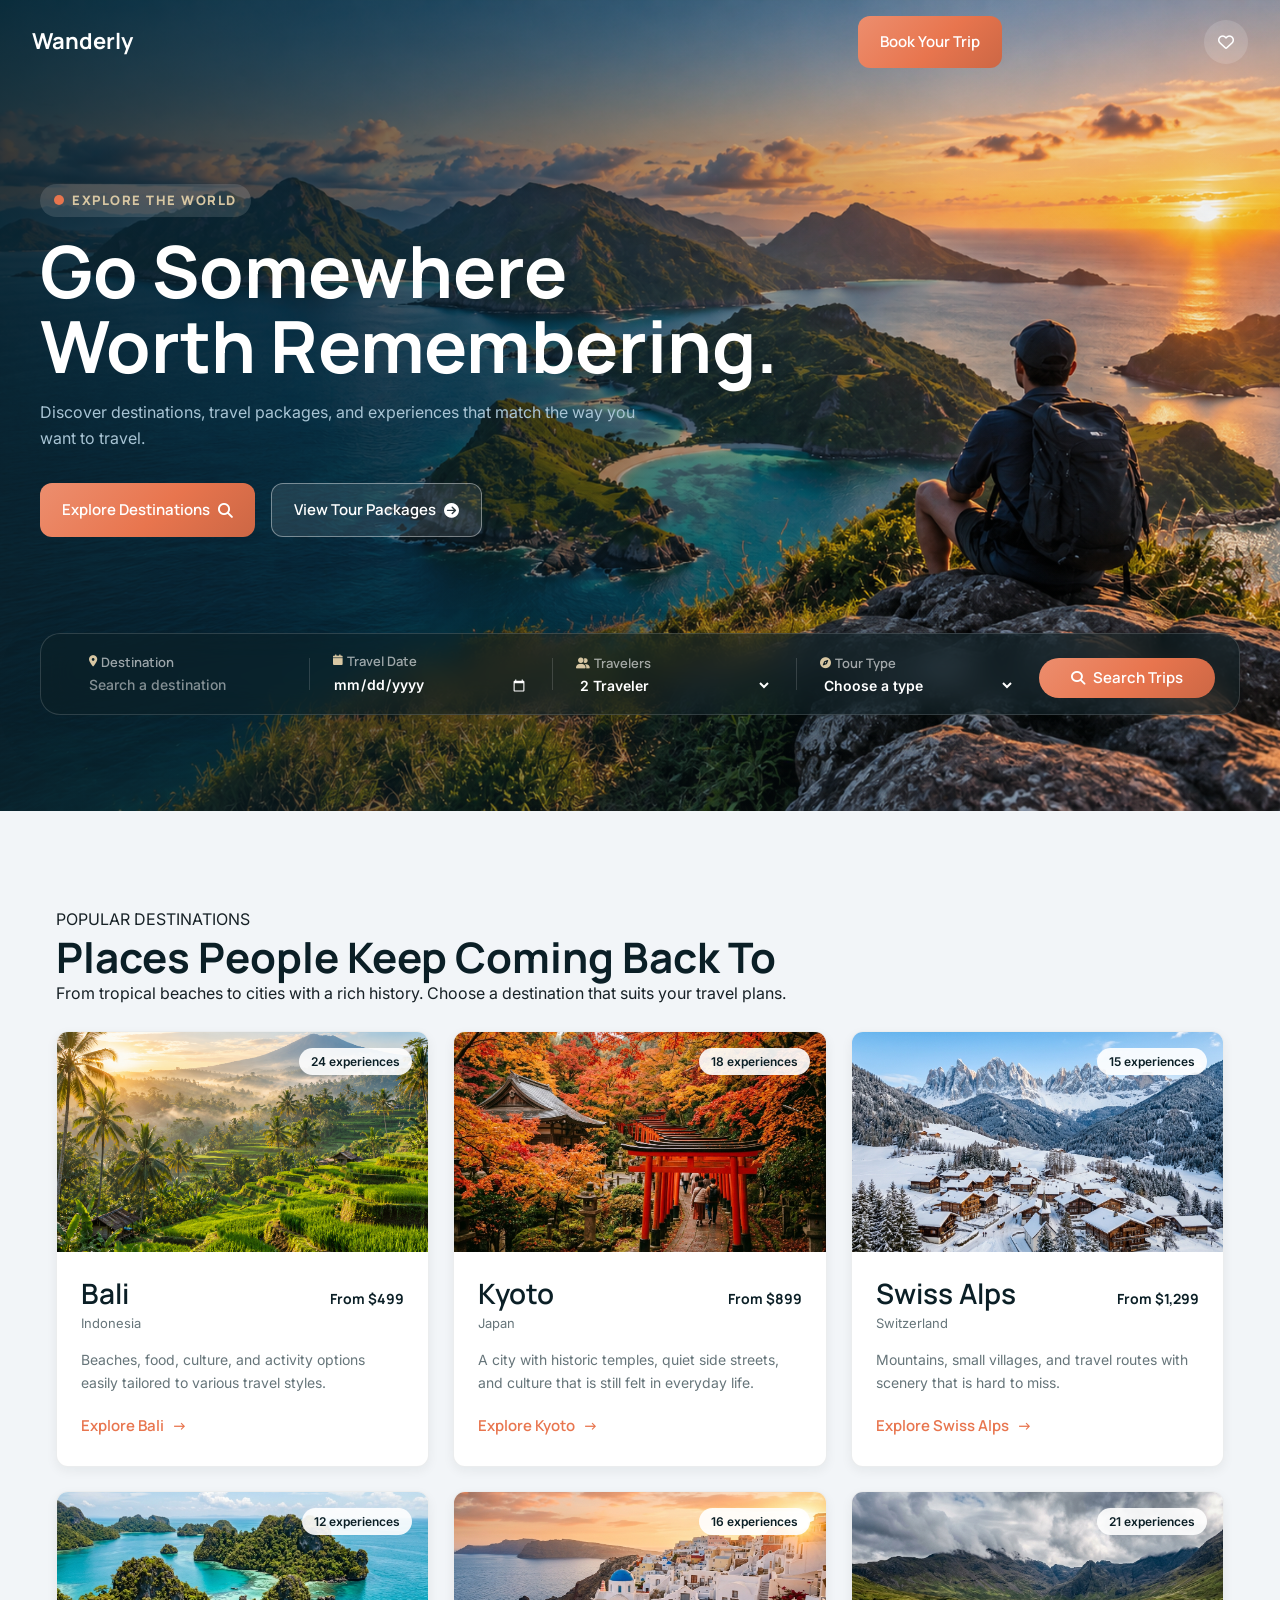
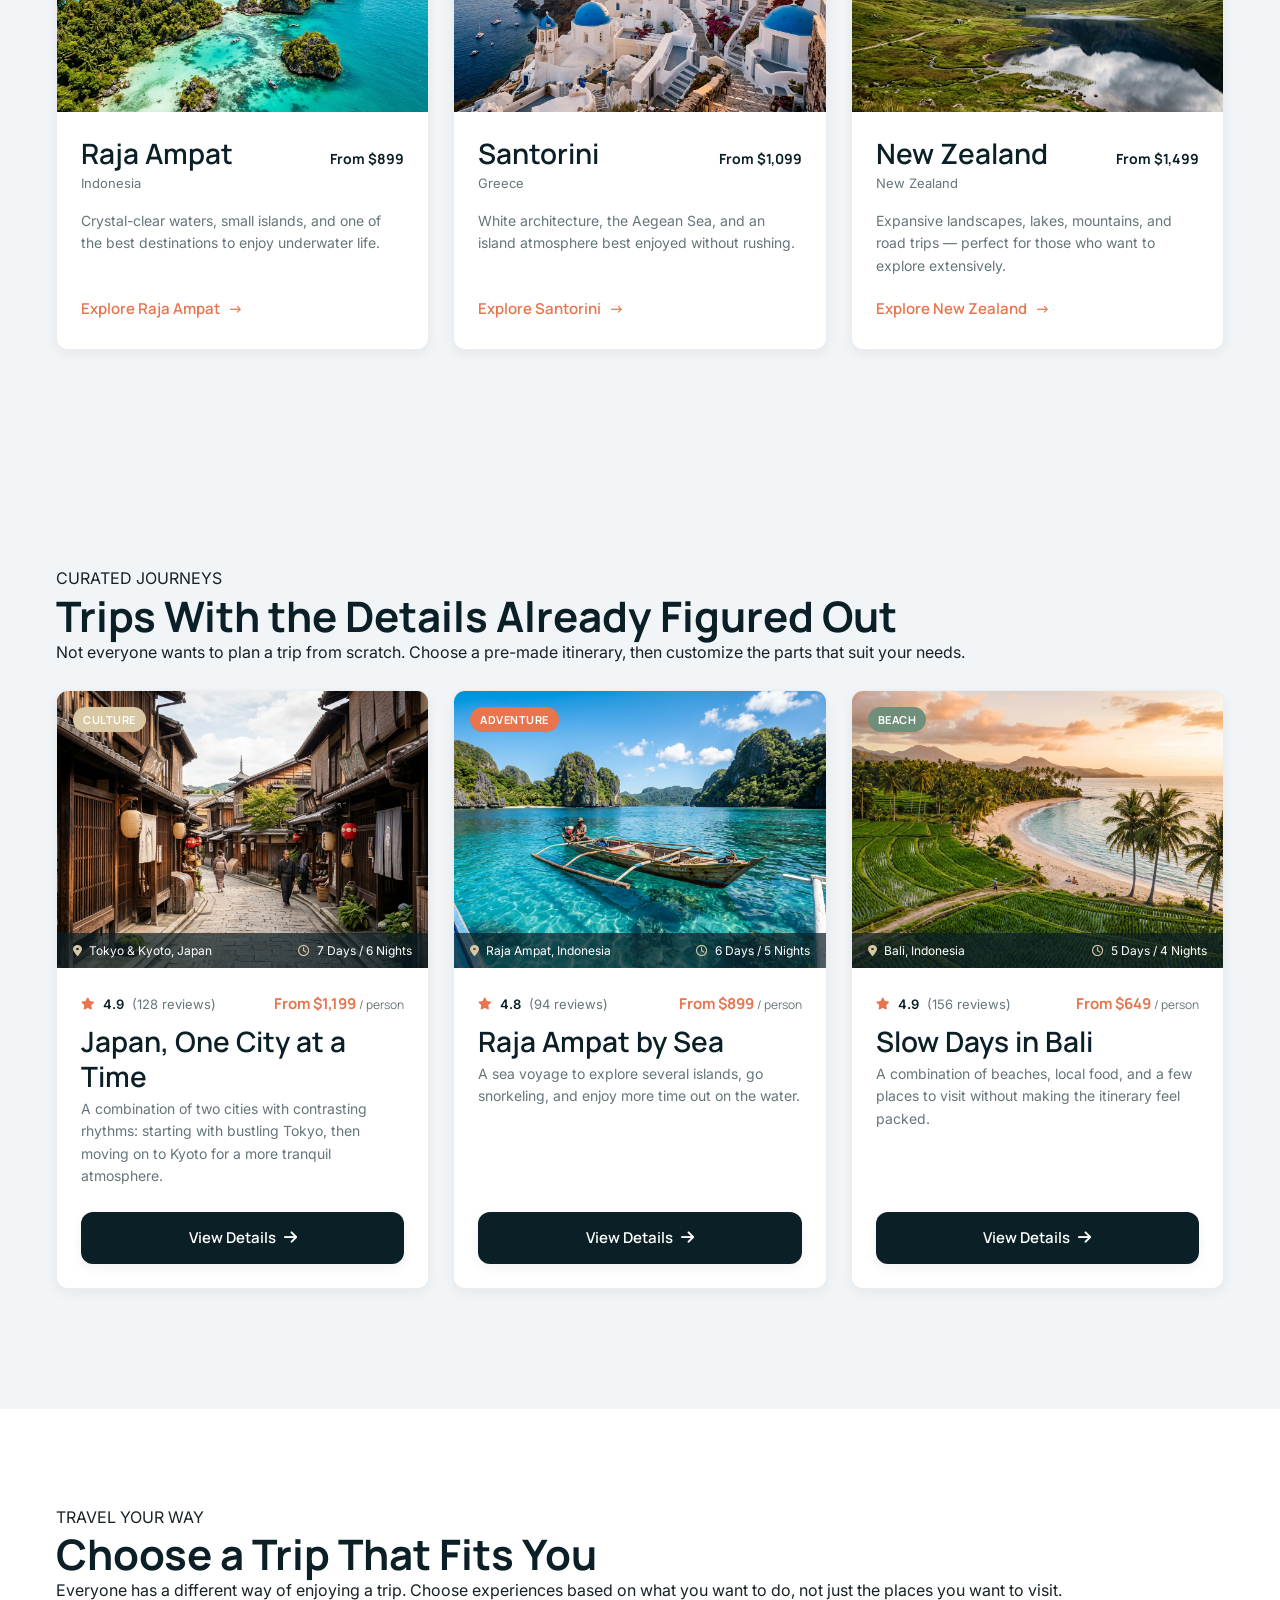
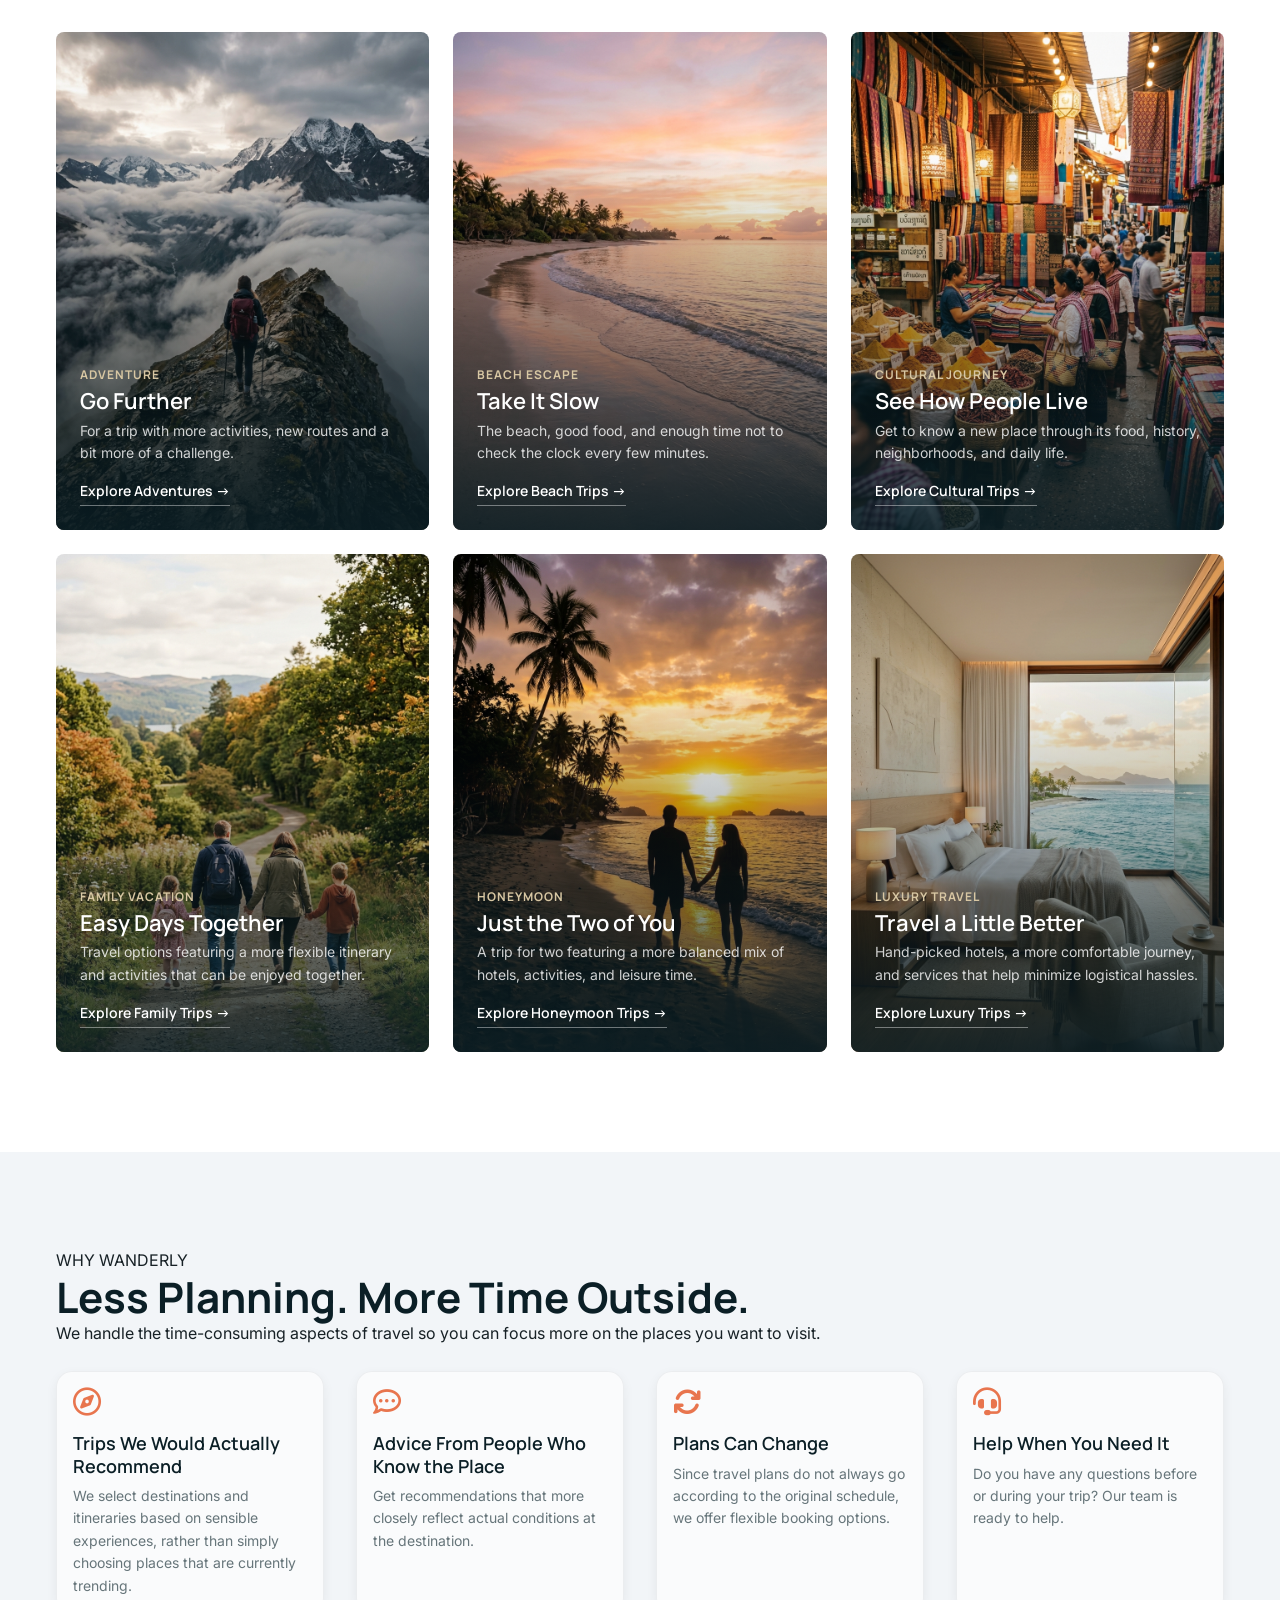
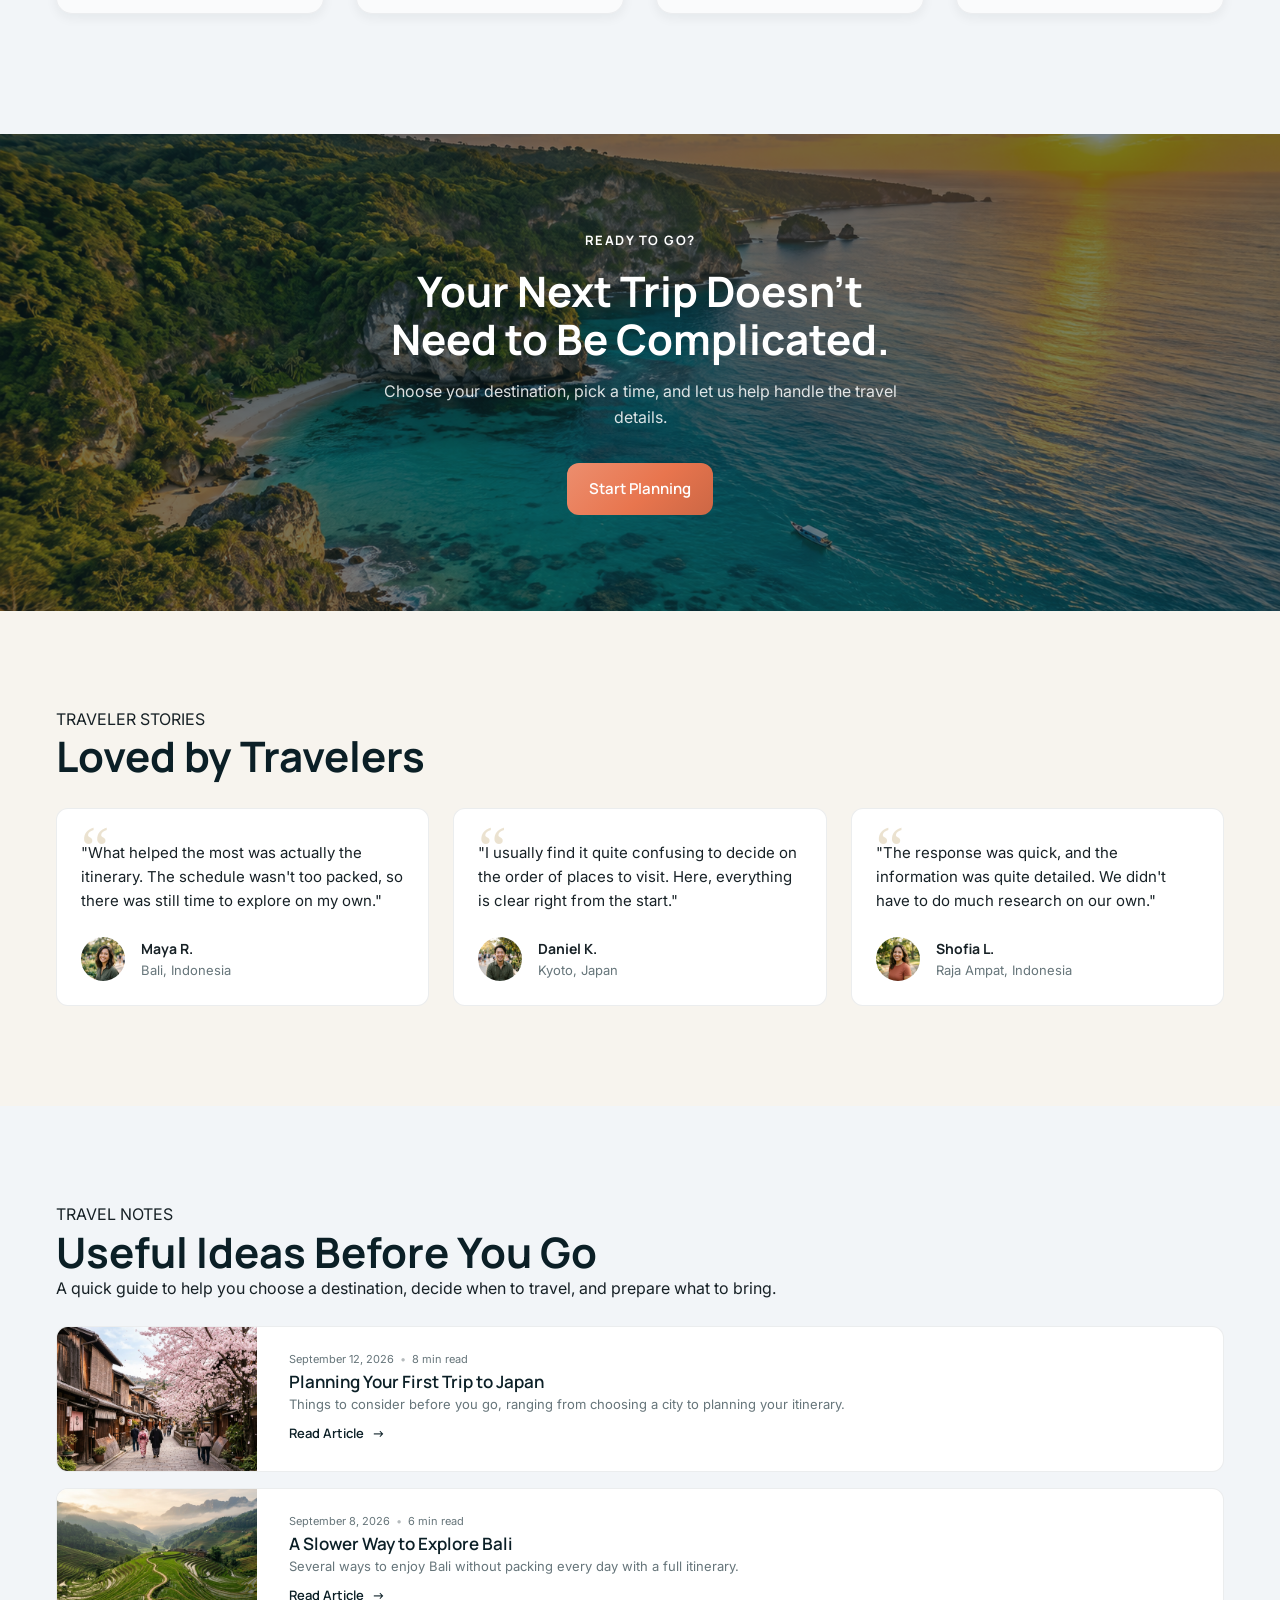
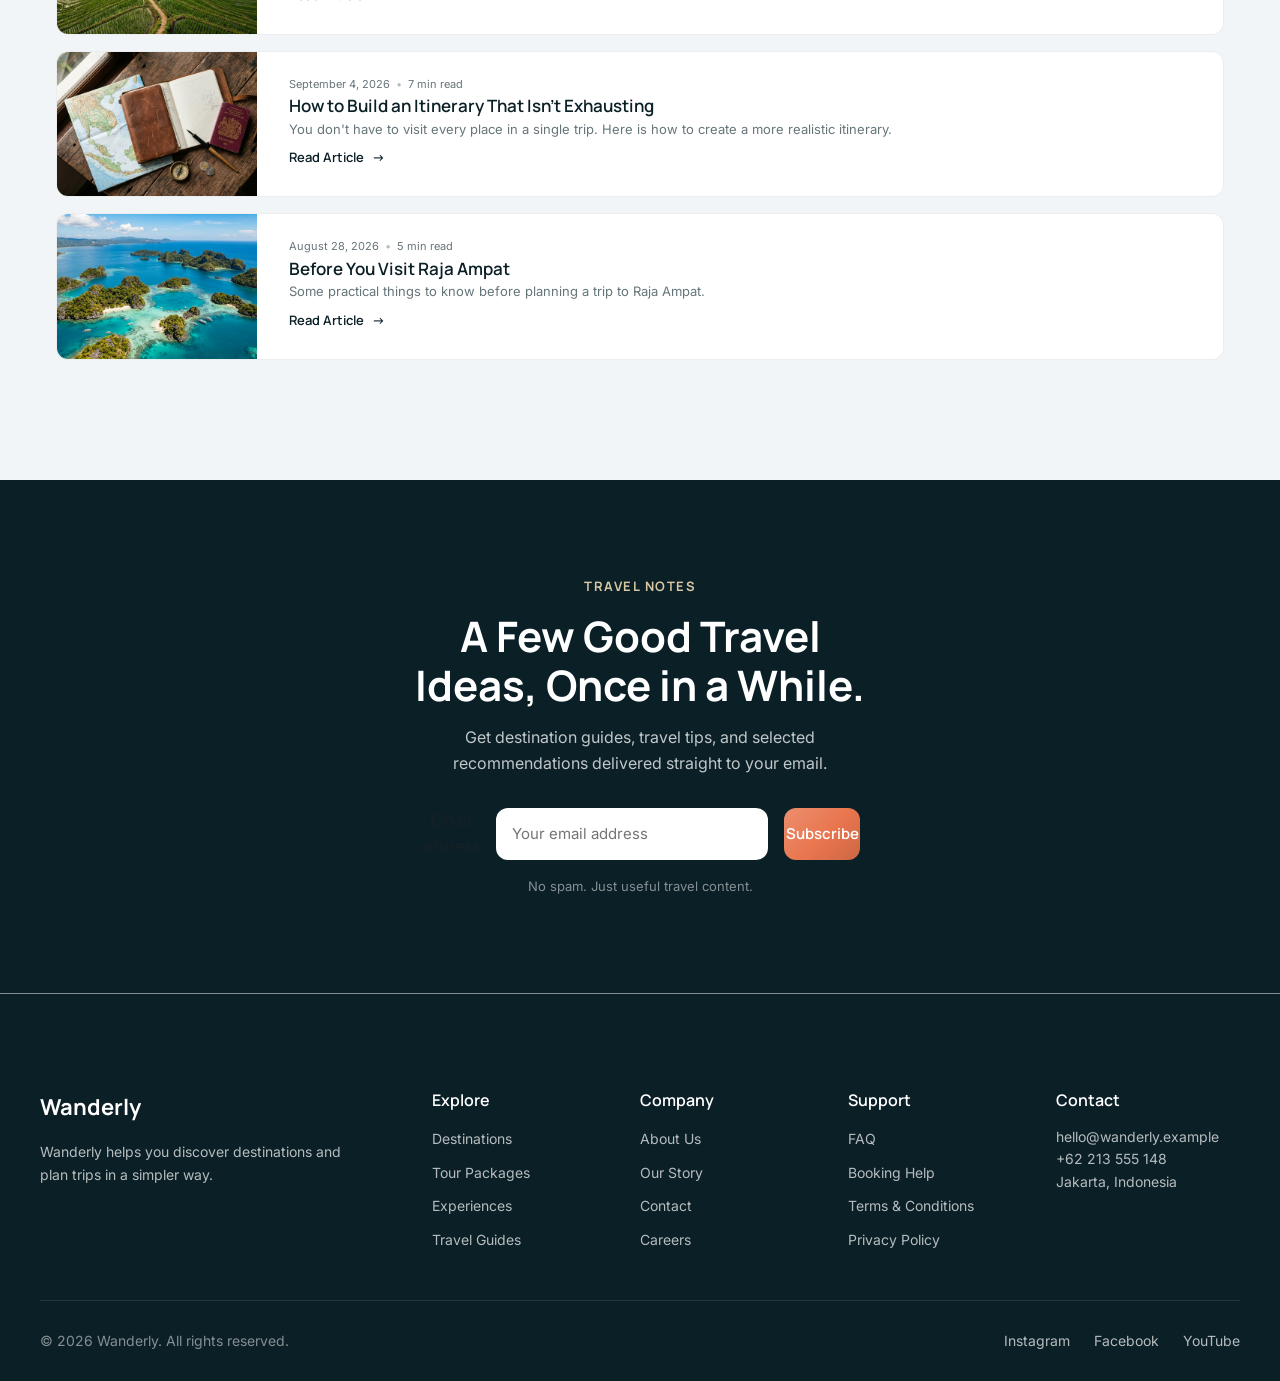
==== commit c4c90ea1: "feat: add mobile navbar toggle with sliding sidebar and overlay" ====
--- a/index.html
+++ b/index.html
@@ -24,12 +24,12 @@
       </a>
 
       <ul class="navbar__menu">
-        <li><a href="destination.html">Destinations</a></li>
-        <li><a href="tourpackage.html">Tour Packages</a></li>
-        <li><a href="experiences.html">Experiences</a></li>
-        <li><a href="about.html">About</a></li>
-        <li><a href="blog.html">Blog</a></li>
-        <li><a href="contact.html">Contact</a></li>
+        <li><a href="destination.html" class="navbar__link">Destinations</a></li>
+        <li><a href="tourpackage.html" class="navbar__link">Tour Packages</a></li>
+        <li><a href="experiences.html" class="navbar__link">Experiences</a></li>
+        <li><a href="about.html" class="navbar__link">About</a></li>
+        <li><a href="blog.html" class="navbar__link">Blog</a></li>
+        <li><a href="contact.html" class="navbar__link">Contact</a></li>
       </ul>
 
       <a href="booking.html" class="button button--primary navbar__cta">Book Your Trip</a>
@@ -44,6 +44,8 @@
         <span></span>
       </button>
     </nav>
+
+    <div class="navbar__overlay"></div>
   </header>
 
   <main>
--- a/style.css
+++ b/style.css
@@ -292,6 +292,8 @@
 }
 
 .navbar__toggle {
+  position: relative;
+  z-index: 111;
   display: flex;
   flex-direction: column;
   justify-content: center;
@@ -303,7 +305,7 @@
 .navbar__toggle span {
   display: block;
   height: 2px;
-  width: 70%;
+  width: 80%;
   background-color: var(--color-white);
   transition: transform var(--transition-fast), opacity var(--transition-fast);
 }
@@ -320,16 +322,23 @@
 
 /* Dropdown Menu Mobile - Default Hidden */
 .navbar__menu {
-  display: none;
-  position: absolute;
-  top: 100%;
+  position: fixed;
+  top: 0;
   right: 0;
-  left: 0;
+  bottom: 0;
+  z-index: 110;
+  width: 70%;
+  max-width: 320px;
+  display: flex;
   flex-direction: column;
-  gap: var(--space-sm);
+  gap: var(--space-md);
   background-color: var(--color-primary);
-  padding: var(--space-md);
-  box-shadow: var(--shadow-md);
+  padding: calc(var(--space-xl) + env(safe-area-inset-top, 0px)) var(--space-md) var(--space-md);
+  box-shadow: var(--shadow-lg);
+  overflow-y: auto;
+  transform: translateX(100%);
+  visibility: hidden;
+  transition: transform var(--transition-normal), visibility var(--transition-normal);
 }
 
 .navbar__menu a {
@@ -337,6 +346,26 @@
   font-family: var(--font-heading);
   font-weight: 600;
   font-size: 16px;
+  transition: color var(--transition-fast);
+}
+
+.navbar__menu a::after {
+  content: "";
+  position: absolute;
+  bottom: 0;
+  left: 0;
+  width: 0;
+  height: 2px;
+  background-color: var(--color-gold);
+  transition: transform var(--transition-fast);
+}
+
+.navbar__menu a:hover {
+  color: var(--color-gold);
+}
+
+.navbar__menu a:hover::after {
+  width: 100%;
 }
 
 .navbar__menu a[aria-current="page"] {
@@ -345,7 +374,23 @@
 
 /* Munculkan Menu Mobile Saat Toogle Terbuka */
 .navbar:has(.navbar__toggle[aria-expanded="true"]) .navbar__menu {
-  display: flex;
+  transform: translateX(0);
+  visibility: visible;
+}
+
+.navbar__overlay {
+  position: fixed;
+  inset: 0;
+  z-index: 105;
+  background-color: rgba(11, 31, 38, 0.5);
+  opacity: 0;
+  visibility: hidden;
+  transition: opacity var(--transition-normal), visibility var(--transition-normal);
+}
+
+.header:has(.navbar__toggle[aria-expanded="true"]) .navbar__overlay {
+  opacity: 1;
+  visibility: visible;
 }
 
 /* Desktop Navbar */
@@ -637,6 +682,11 @@
 }
 
 @media (prefers-reduced-motion: reduce) {
+  .navbar__menu,
+  .navbar__overlay {
+    transition: none;
+  }
+
   .button,
   .button i, 
   .button--ghost::after {
@@ -651,6 +701,11 @@
 
   .button--primary::before {
     display: none;
+  }
+
+  .slider__btn,
+  .slider__dot {
+    transition: none;
   }
 }
 
@@ -1771,13 +1826,6 @@
   }
 }
 
-@media (prefers-reduced-motion: reduce) {
-  .slider__btn,
-  .slider__dot {
-    transition: none;
-  }
-}
-
 /* ===== 21. BLOG CARD ===== */
 .blog-grid {
   display: flex;
@@ -2777,7 +2825,7 @@
 }
 
 /* ===== 38. POLISH — Large Desktop Refinement ===== */
-/* @media (min-width: 1440px) {
+@media (min-width: 1440px) {
   .destination-grid,
   .tour-package-grid,
   .experience-grid,
@@ -2801,7 +2849,7 @@
   .newsletter__title {
     max-width: 720px;
   }
-} */
+}
 
 /* ===== 39. POLISH — Orphan Control pada Heading ===== */
 h1,
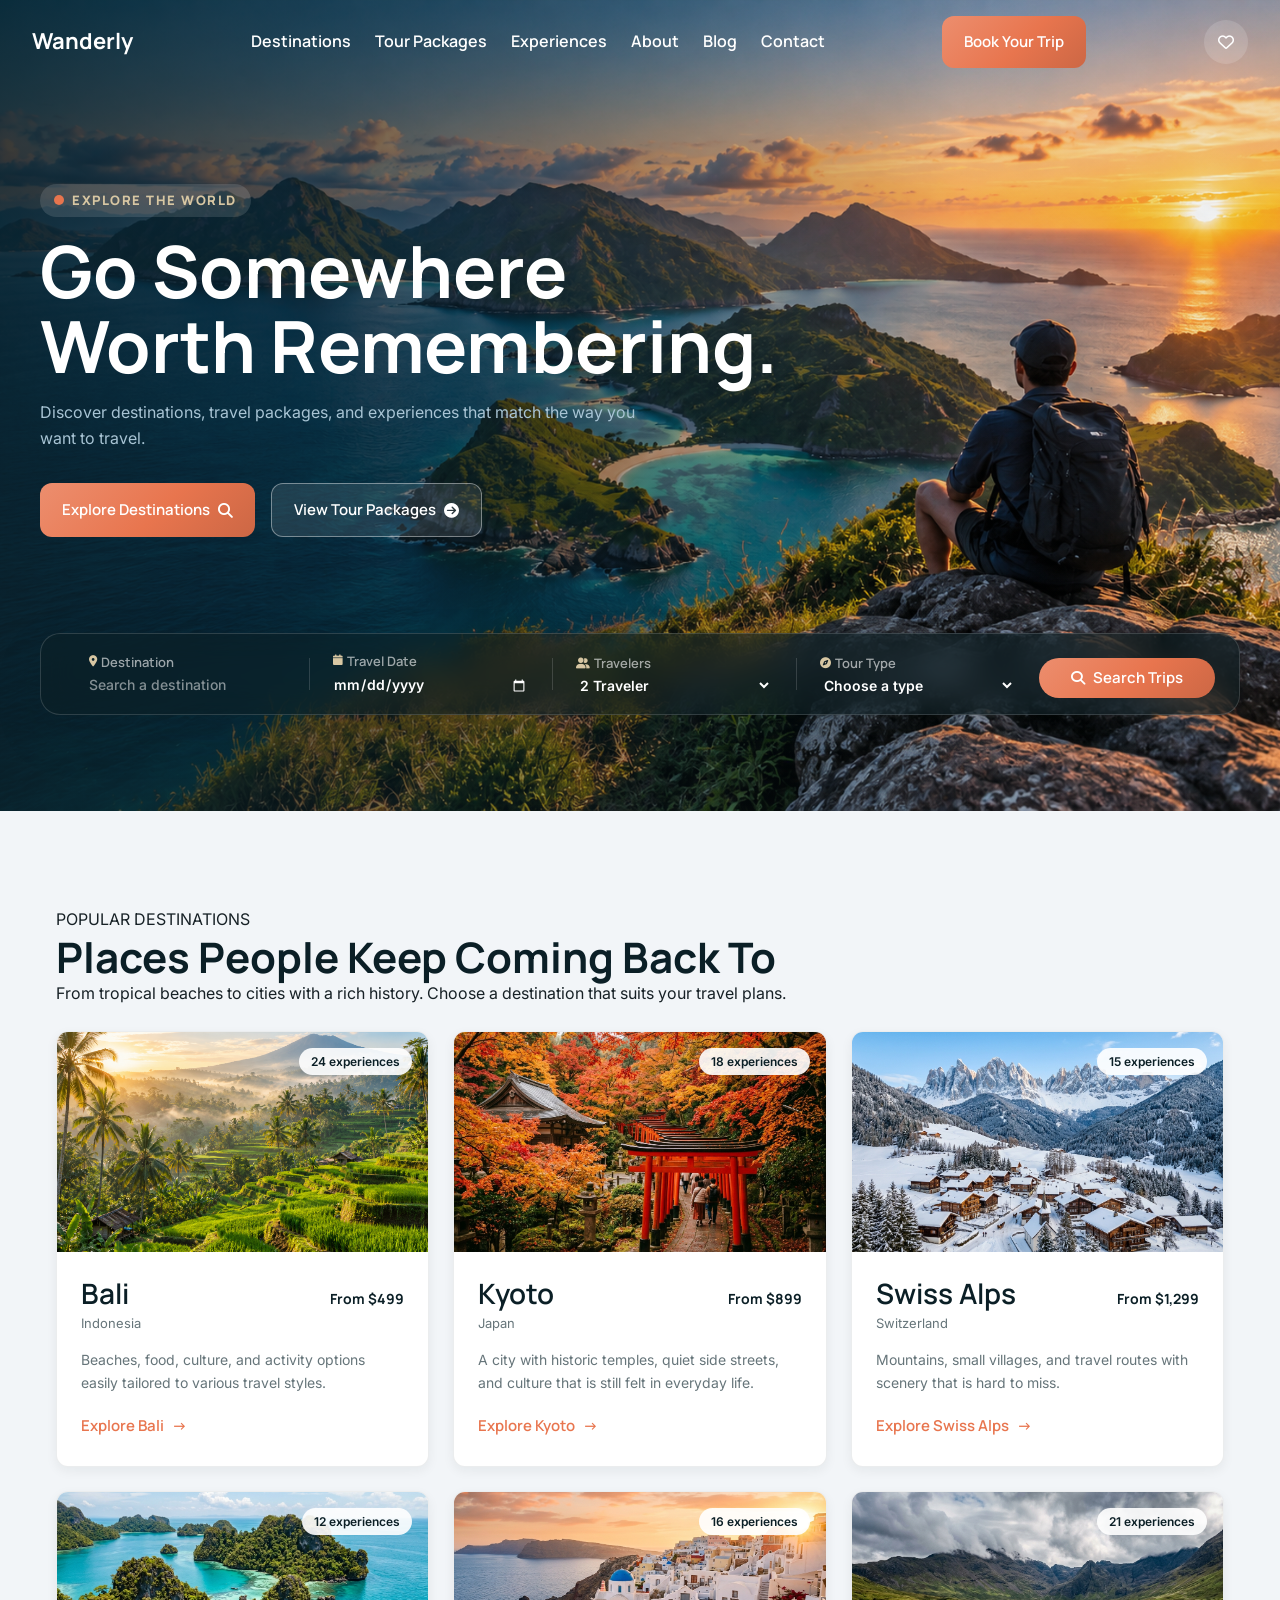
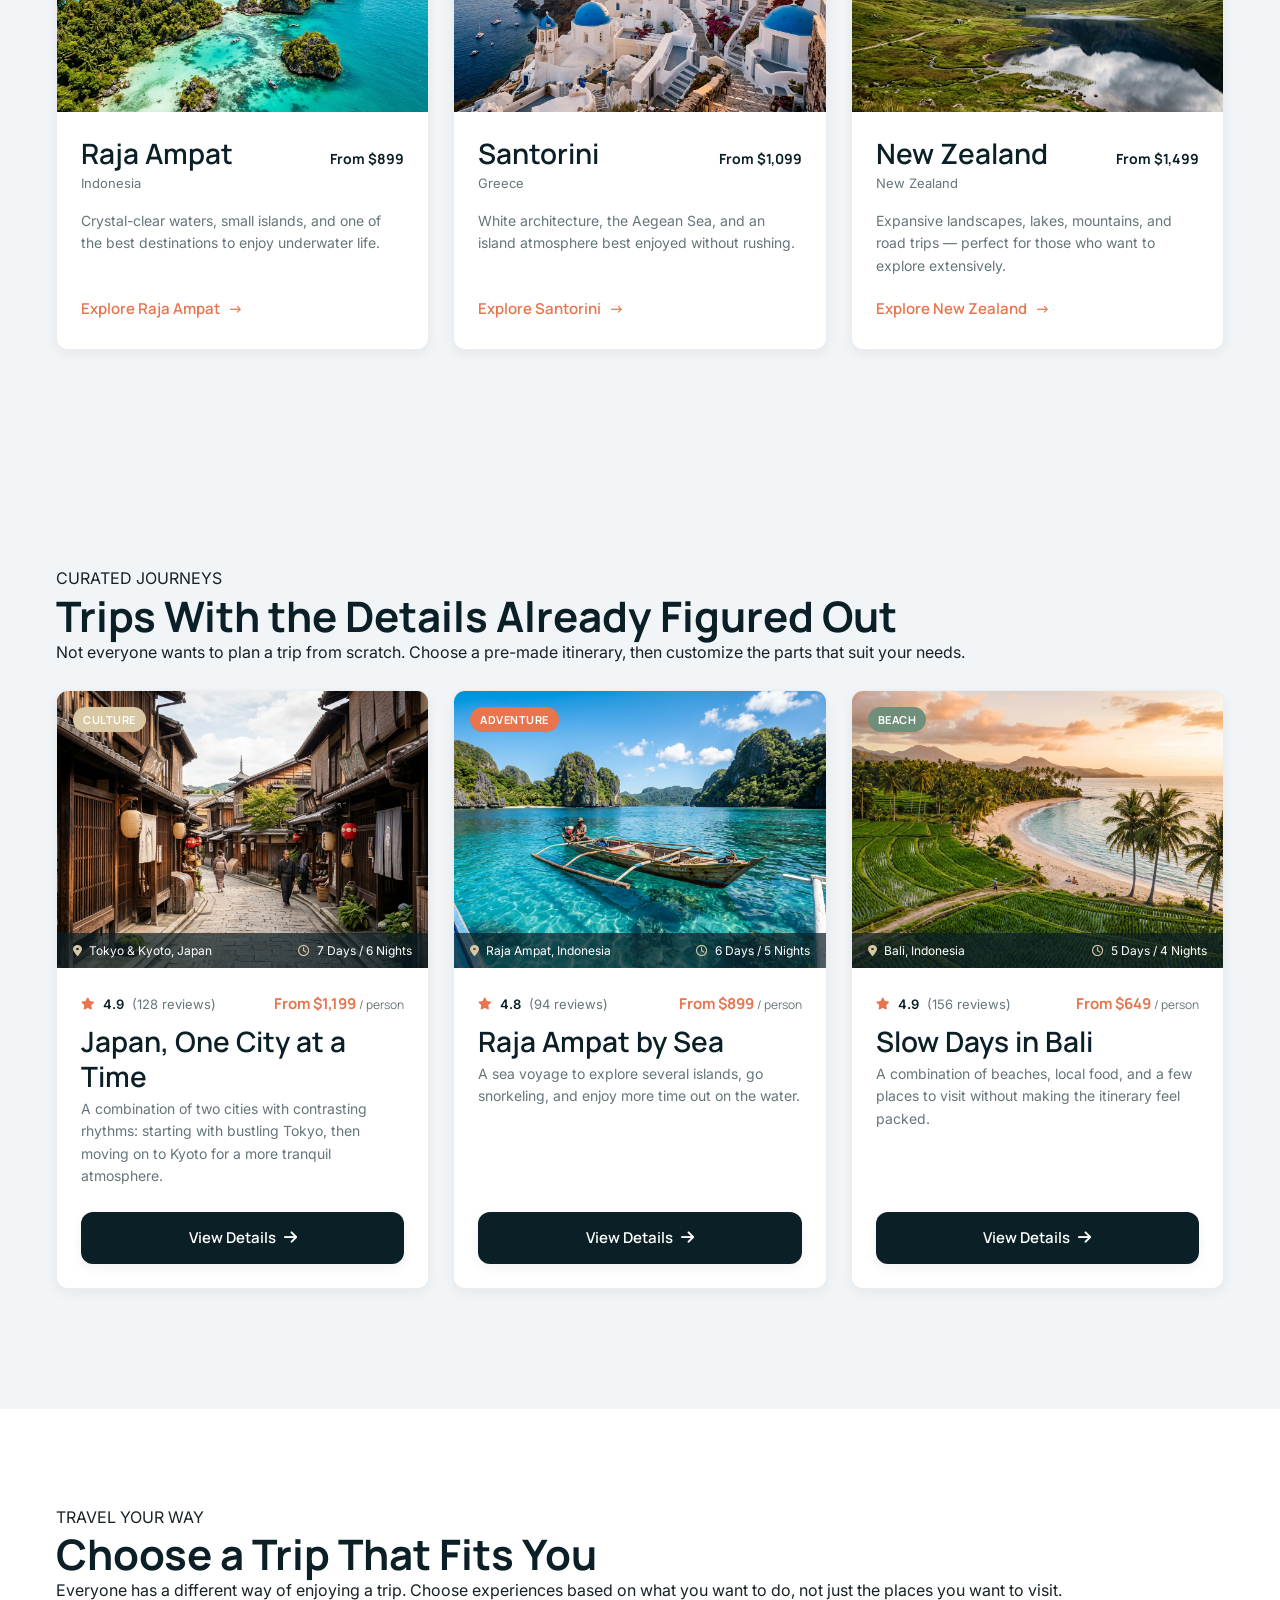
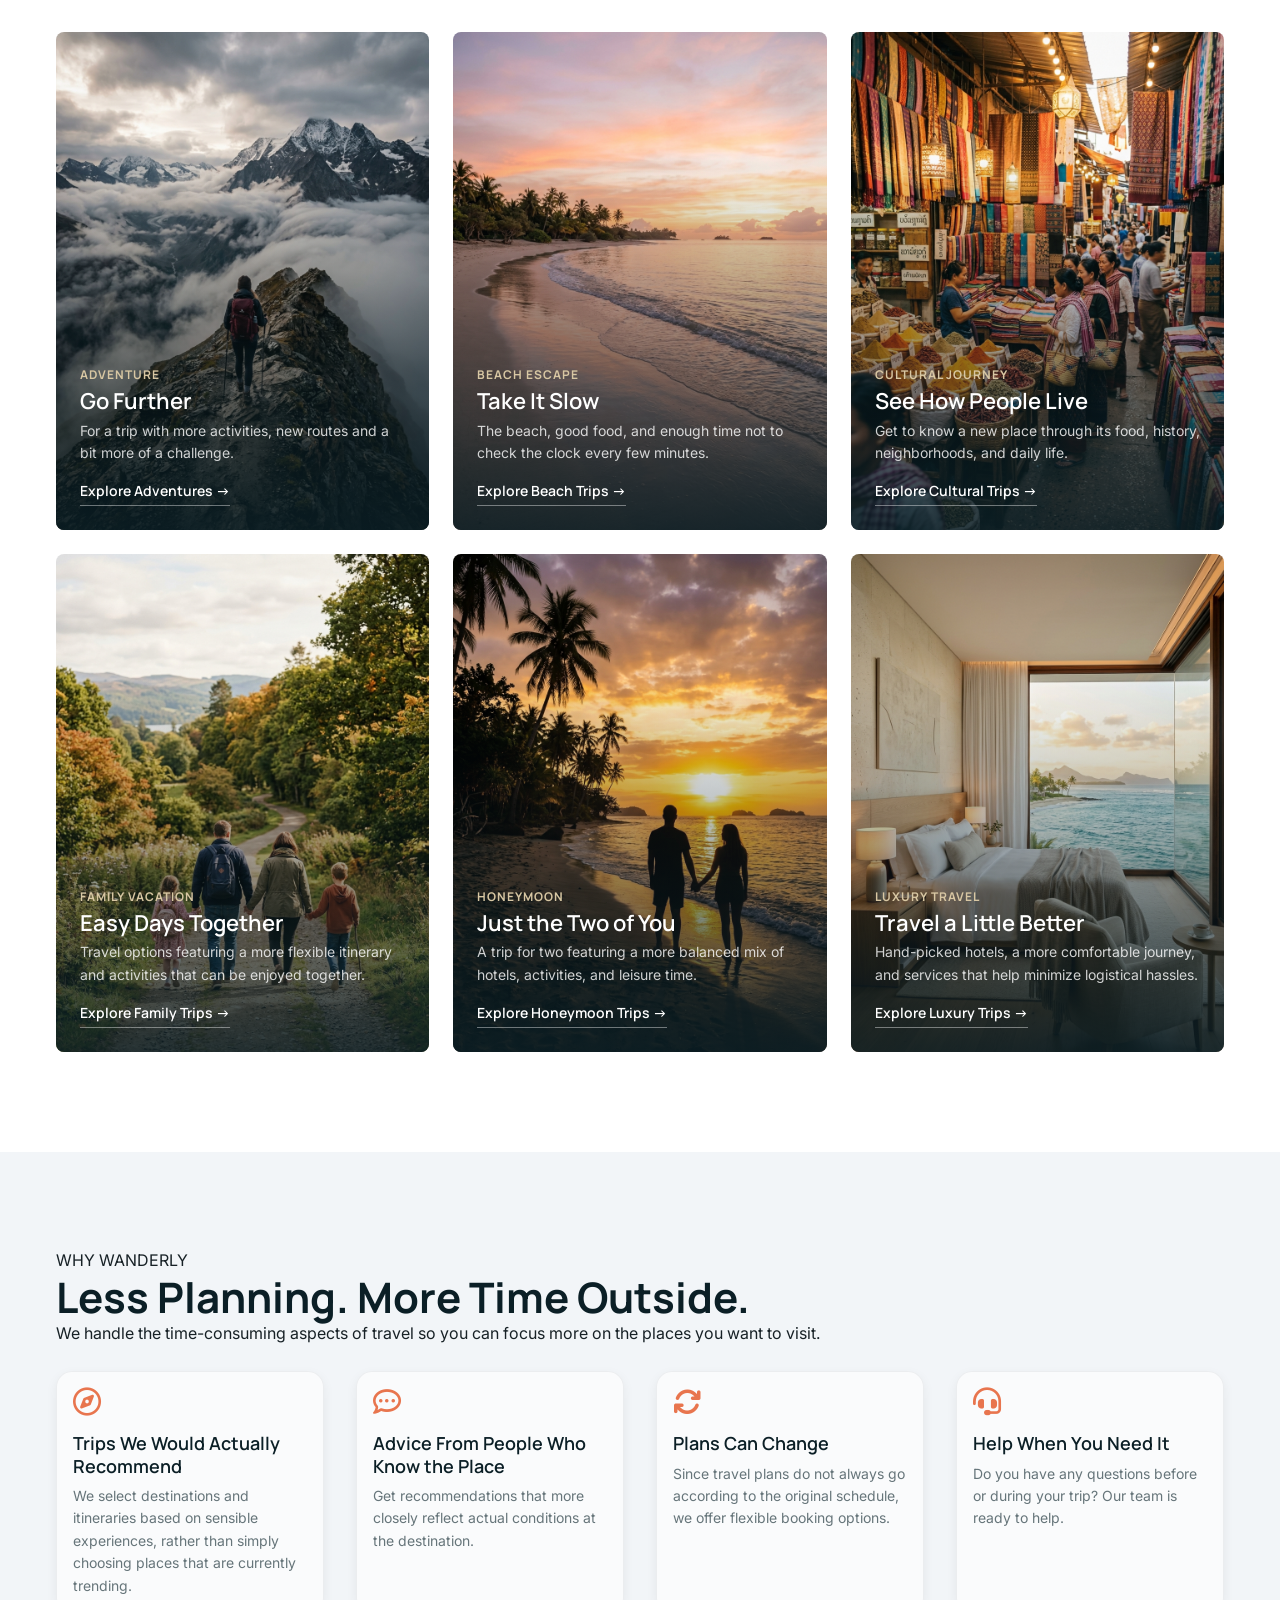
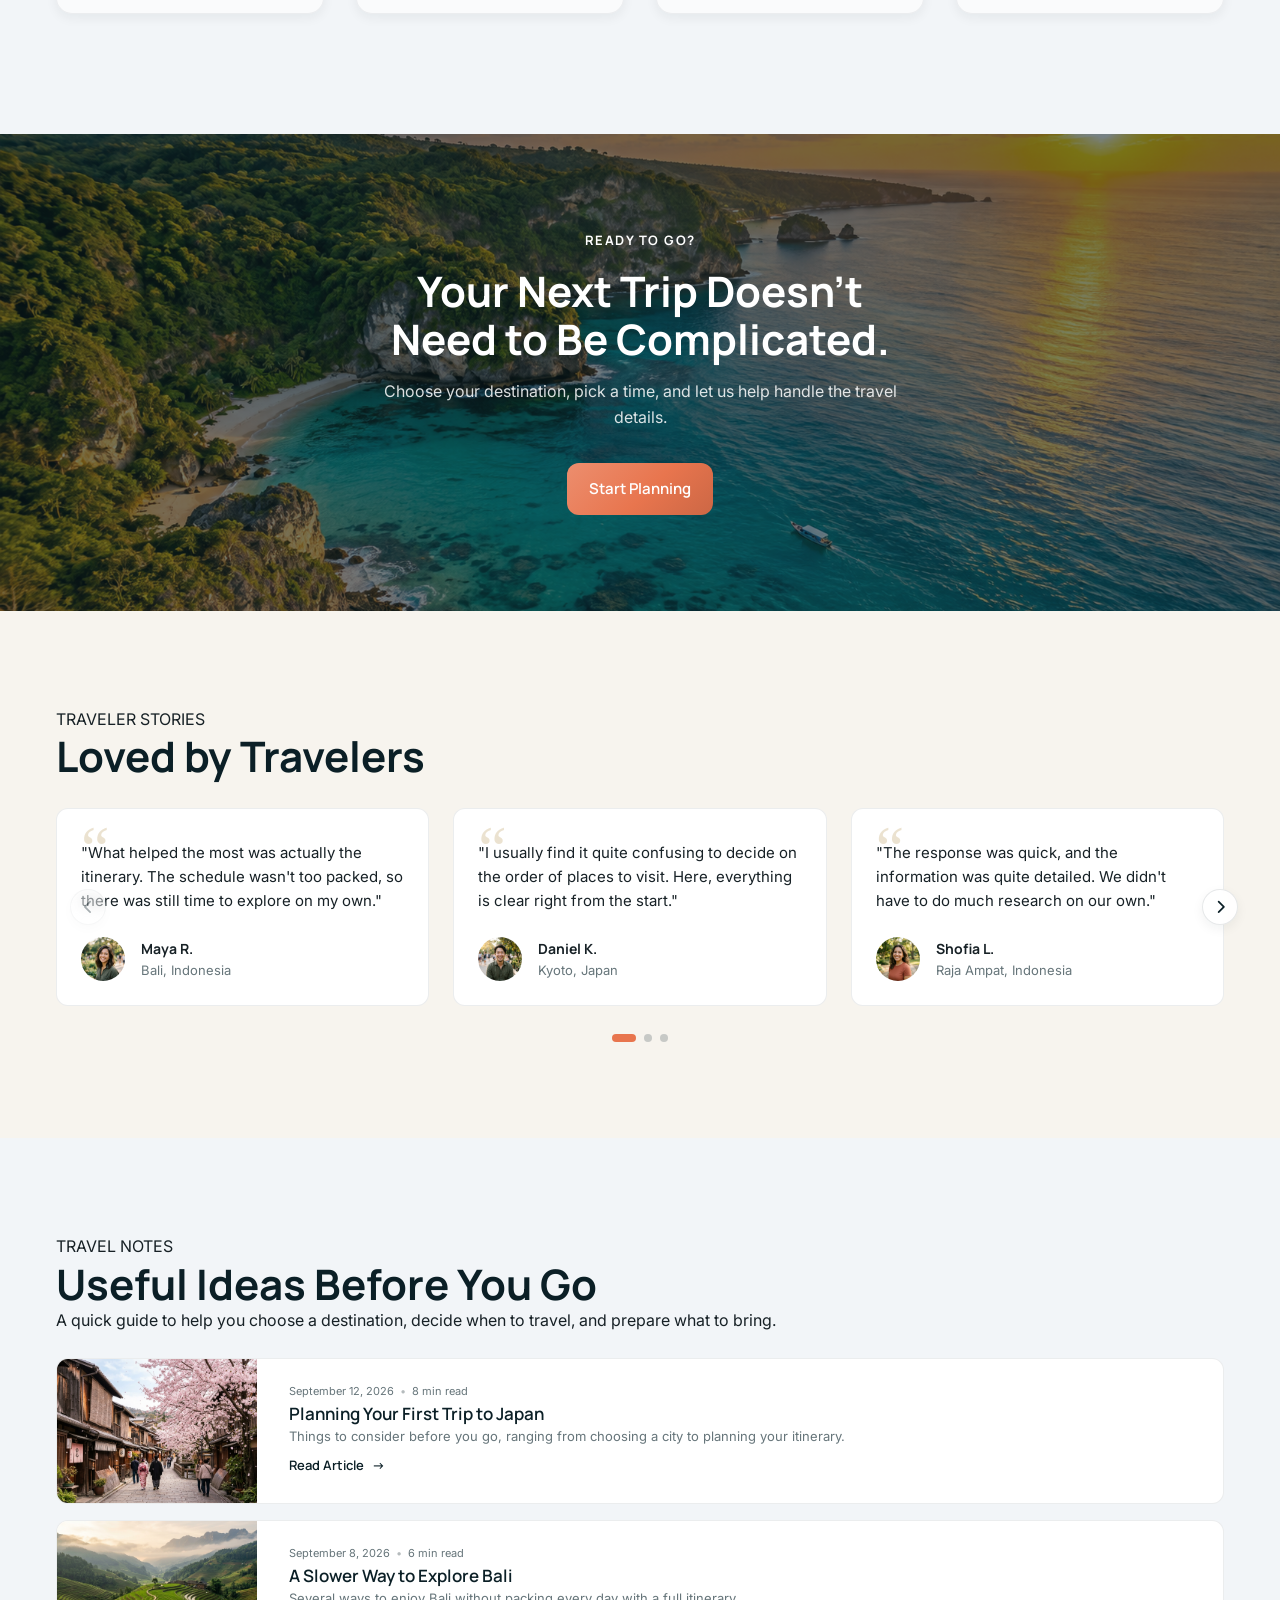
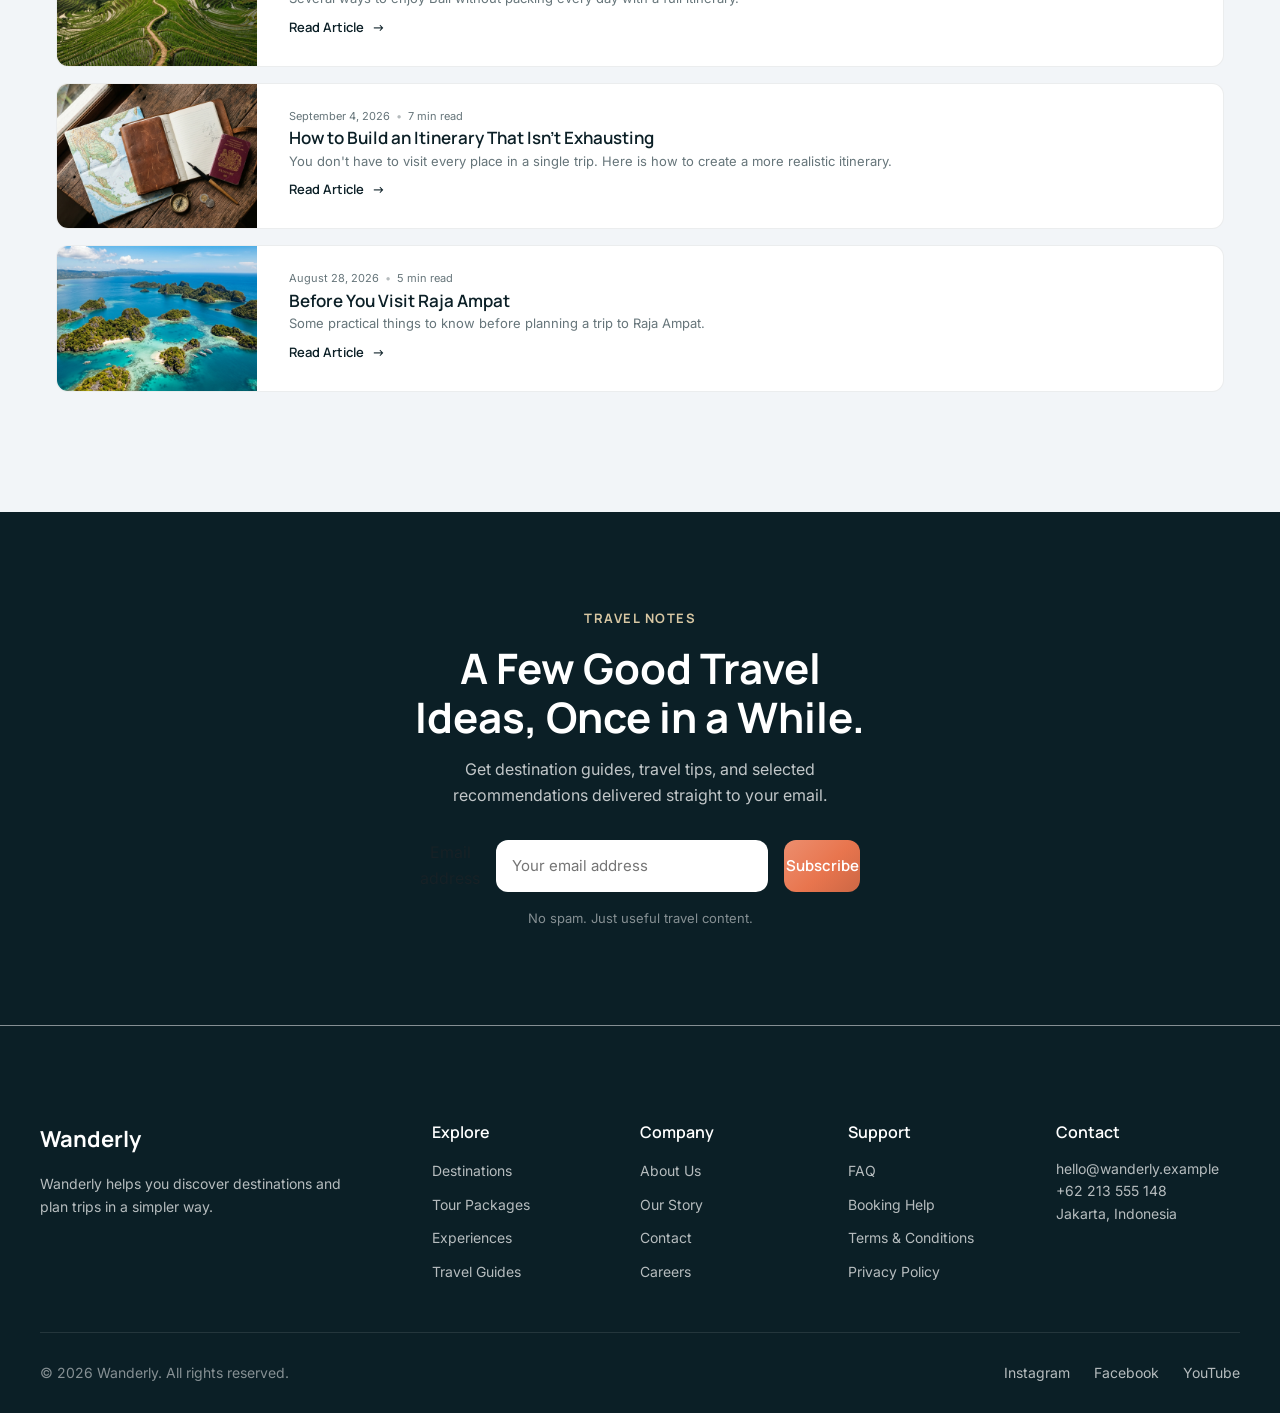
==== commit f4d6504b: "feat: add slider and dots indicator, fix navbar styling and content typos" ====
--- a/index.html
+++ b/index.html
@@ -462,8 +462,8 @@
             </article>
           </div>
 
-          <button type="button" class="slider__btn slider__btn--prev" aria-label="Experience before">
-            <i class="fa-solid fa-chevron-left" aria-hidden="true"></i>
+          <button type="button" class="slider__btn slider__btn--next" aria-label="Testimoni after">
+            <i class="fa-solid fa-chevron-right" aria-hidden="true"></i>
           </button>
 
         </div>
--- a/style.css
+++ b/style.css
@@ -349,7 +349,13 @@
   transition: color var(--transition-fast);
 }
 
-.navbar__menu a::after {
+.navbar__link {
+  position: relative;
+  display: inline-block;
+  text-decoration: none;
+}
+
+.navbar__link::after {
   content: "";
   position: absolute;
   bottom: 0;
@@ -357,14 +363,14 @@
   width: 0;
   height: 2px;
   background-color: var(--color-gold);
-  transition: transform var(--transition-fast);
+  transition: width var(--transition-fast);
 }
 
 .navbar__menu a:hover {
   color: var(--color-gold);
 }
 
-.navbar__menu a:hover::after {
+.navbar__link:hover::after {
   width: 100%;
 }
 
@@ -408,6 +414,10 @@
     background-color: transparent;
     padding: 0;
     box-shadow: none;
+    width: auto;
+    max-width: none;
+    transform: none;
+    visibility: visible;
   }
 
   .navbar__account {
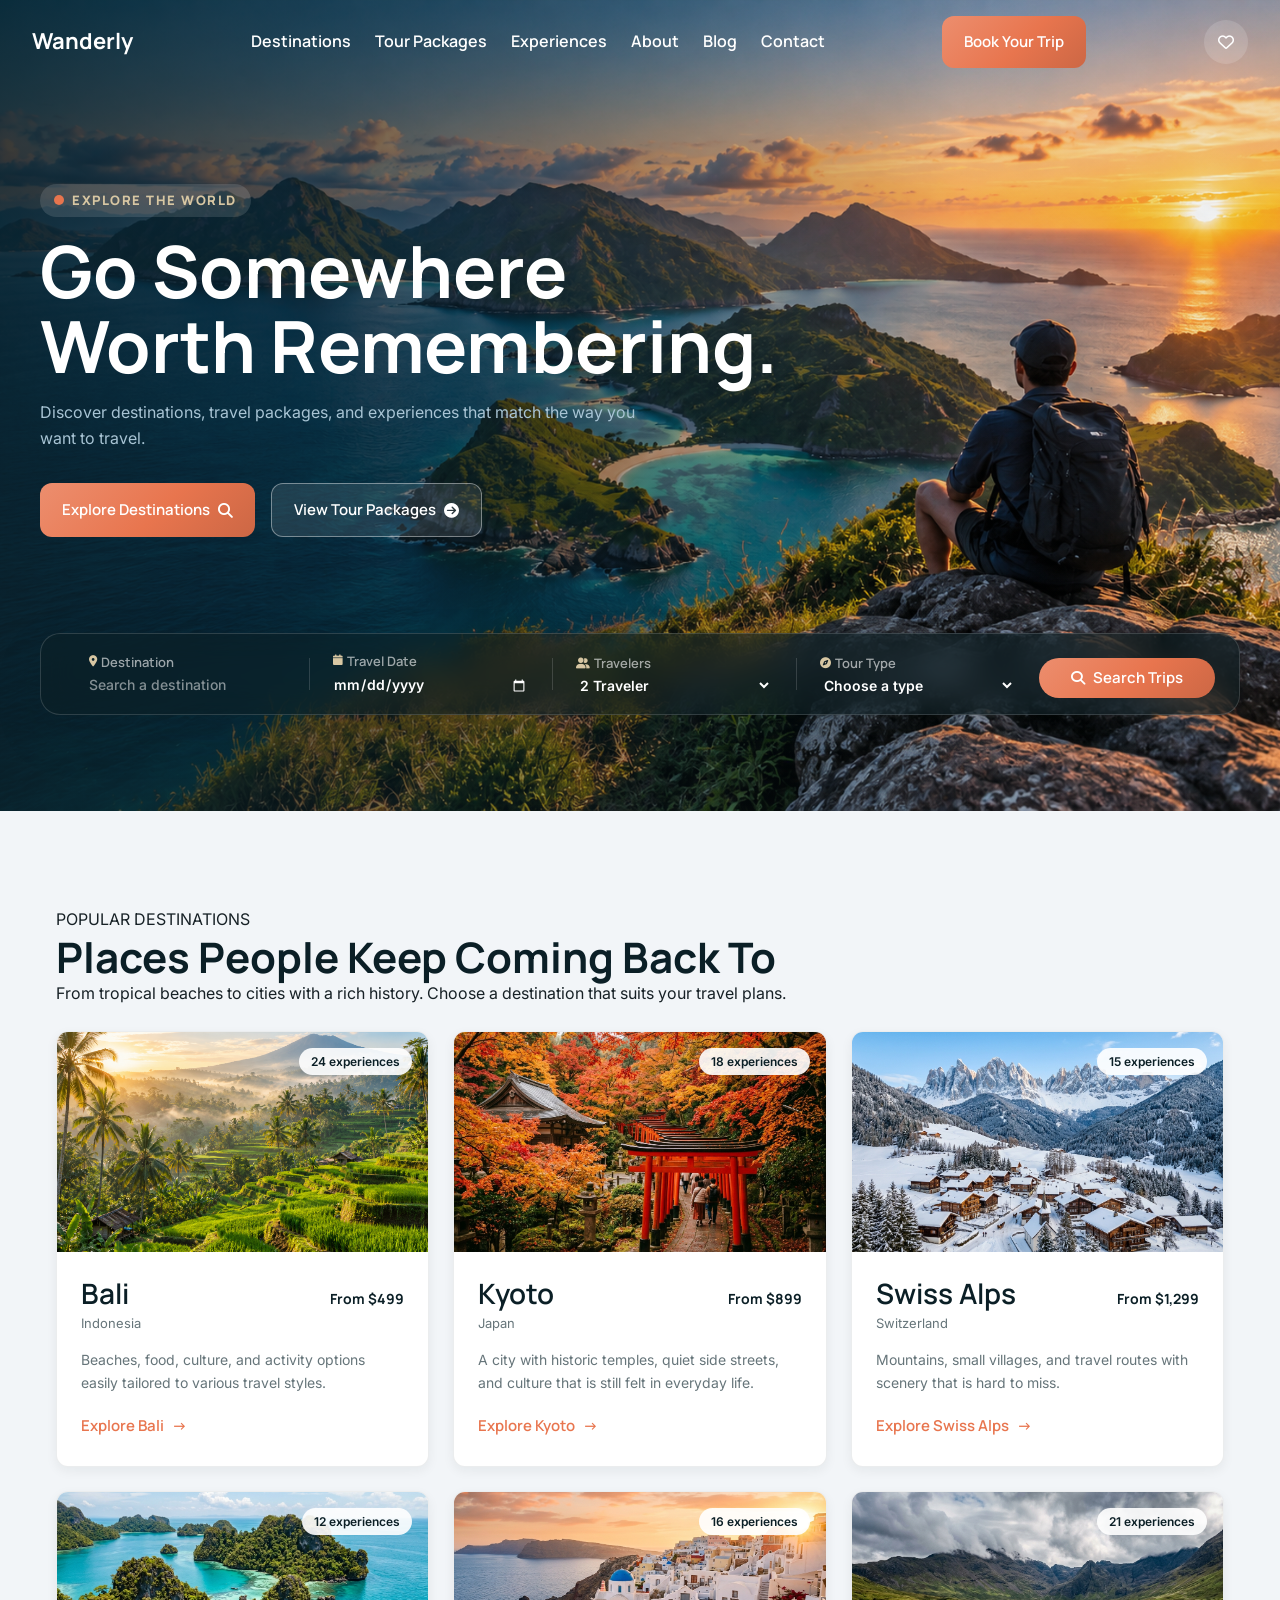
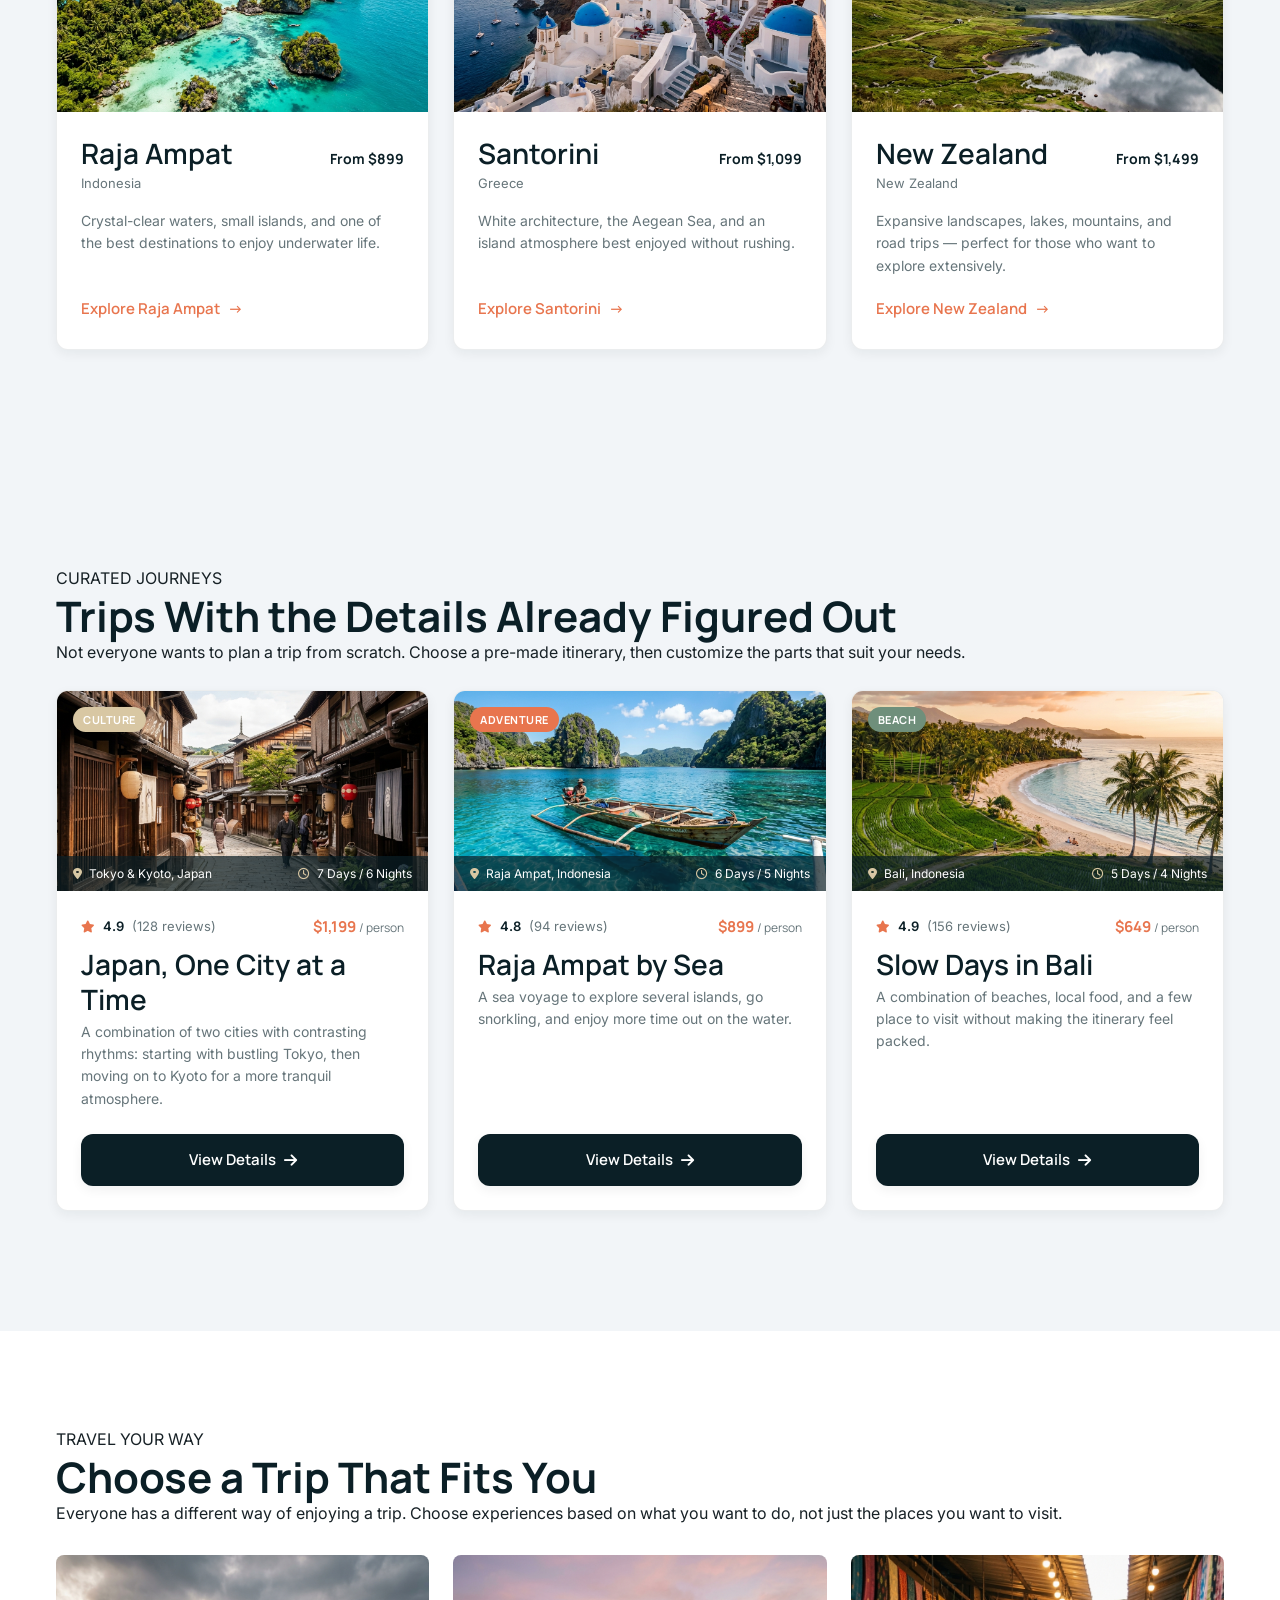
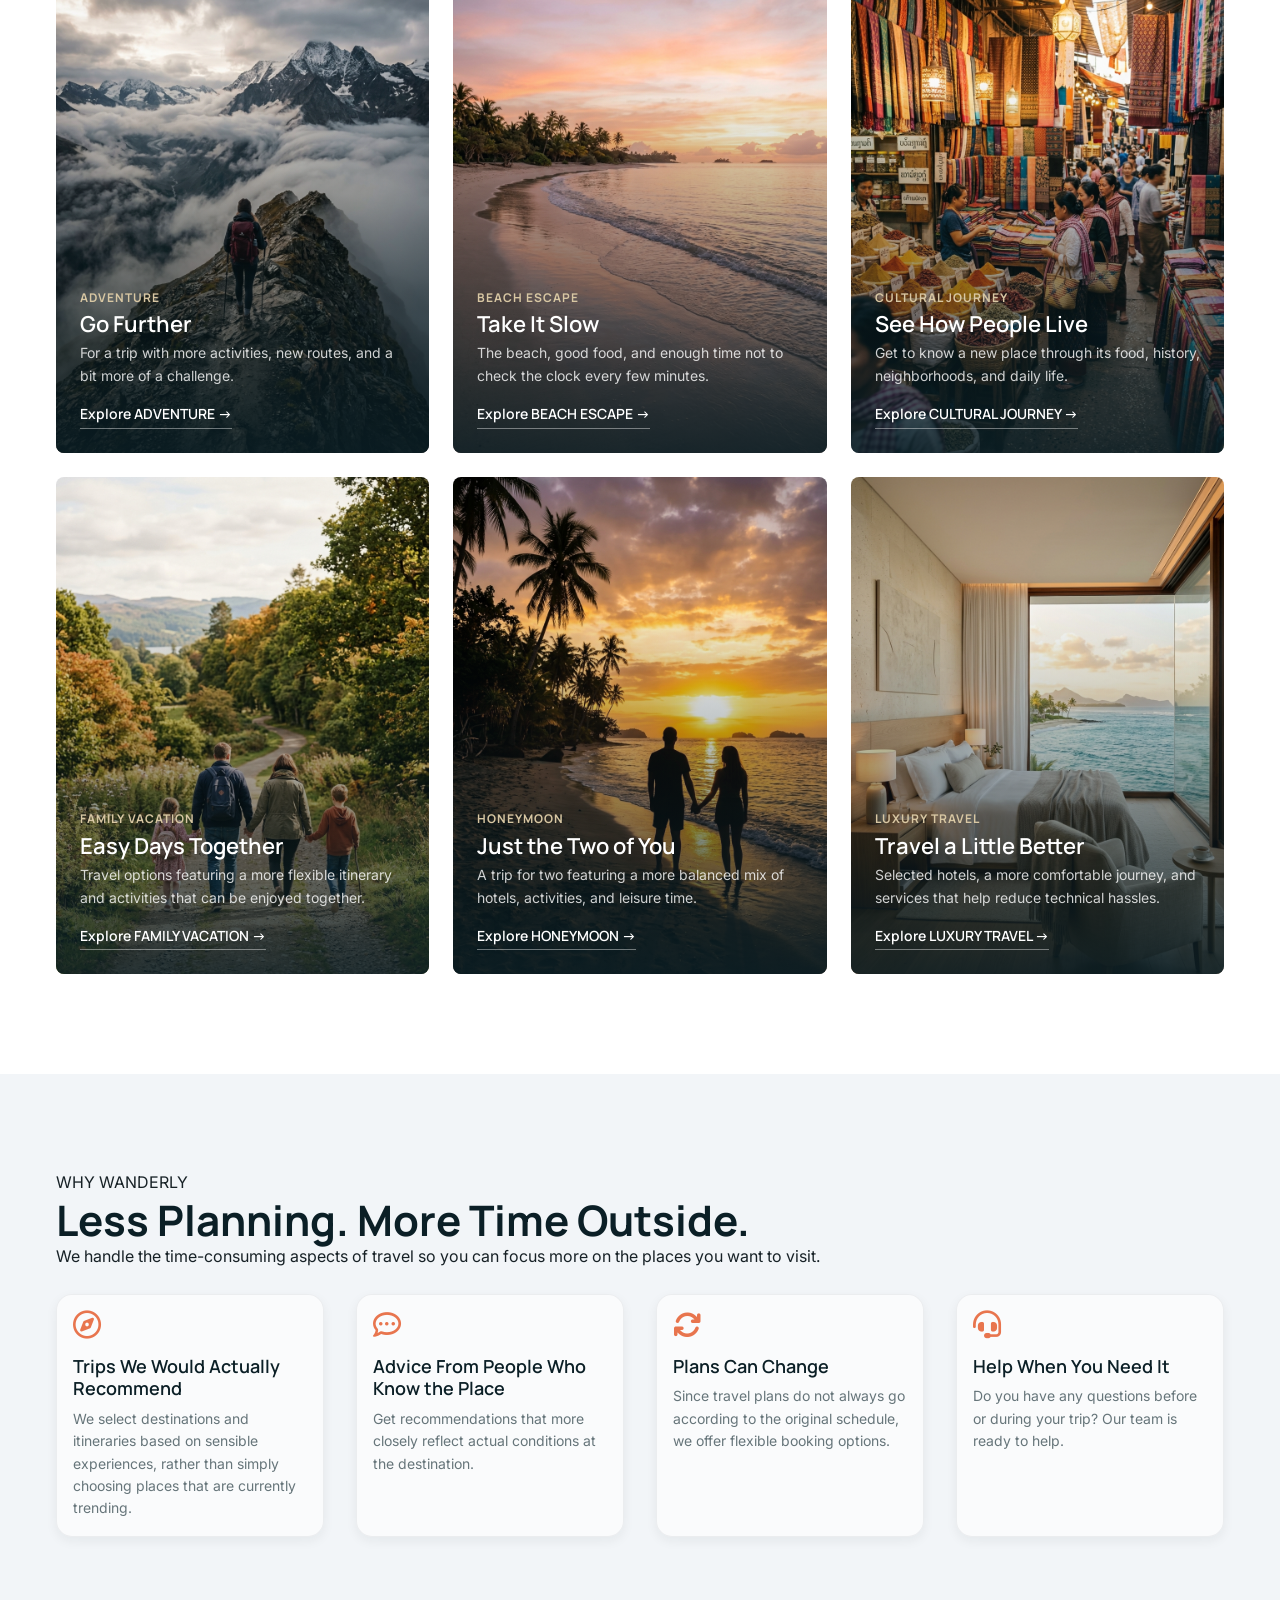
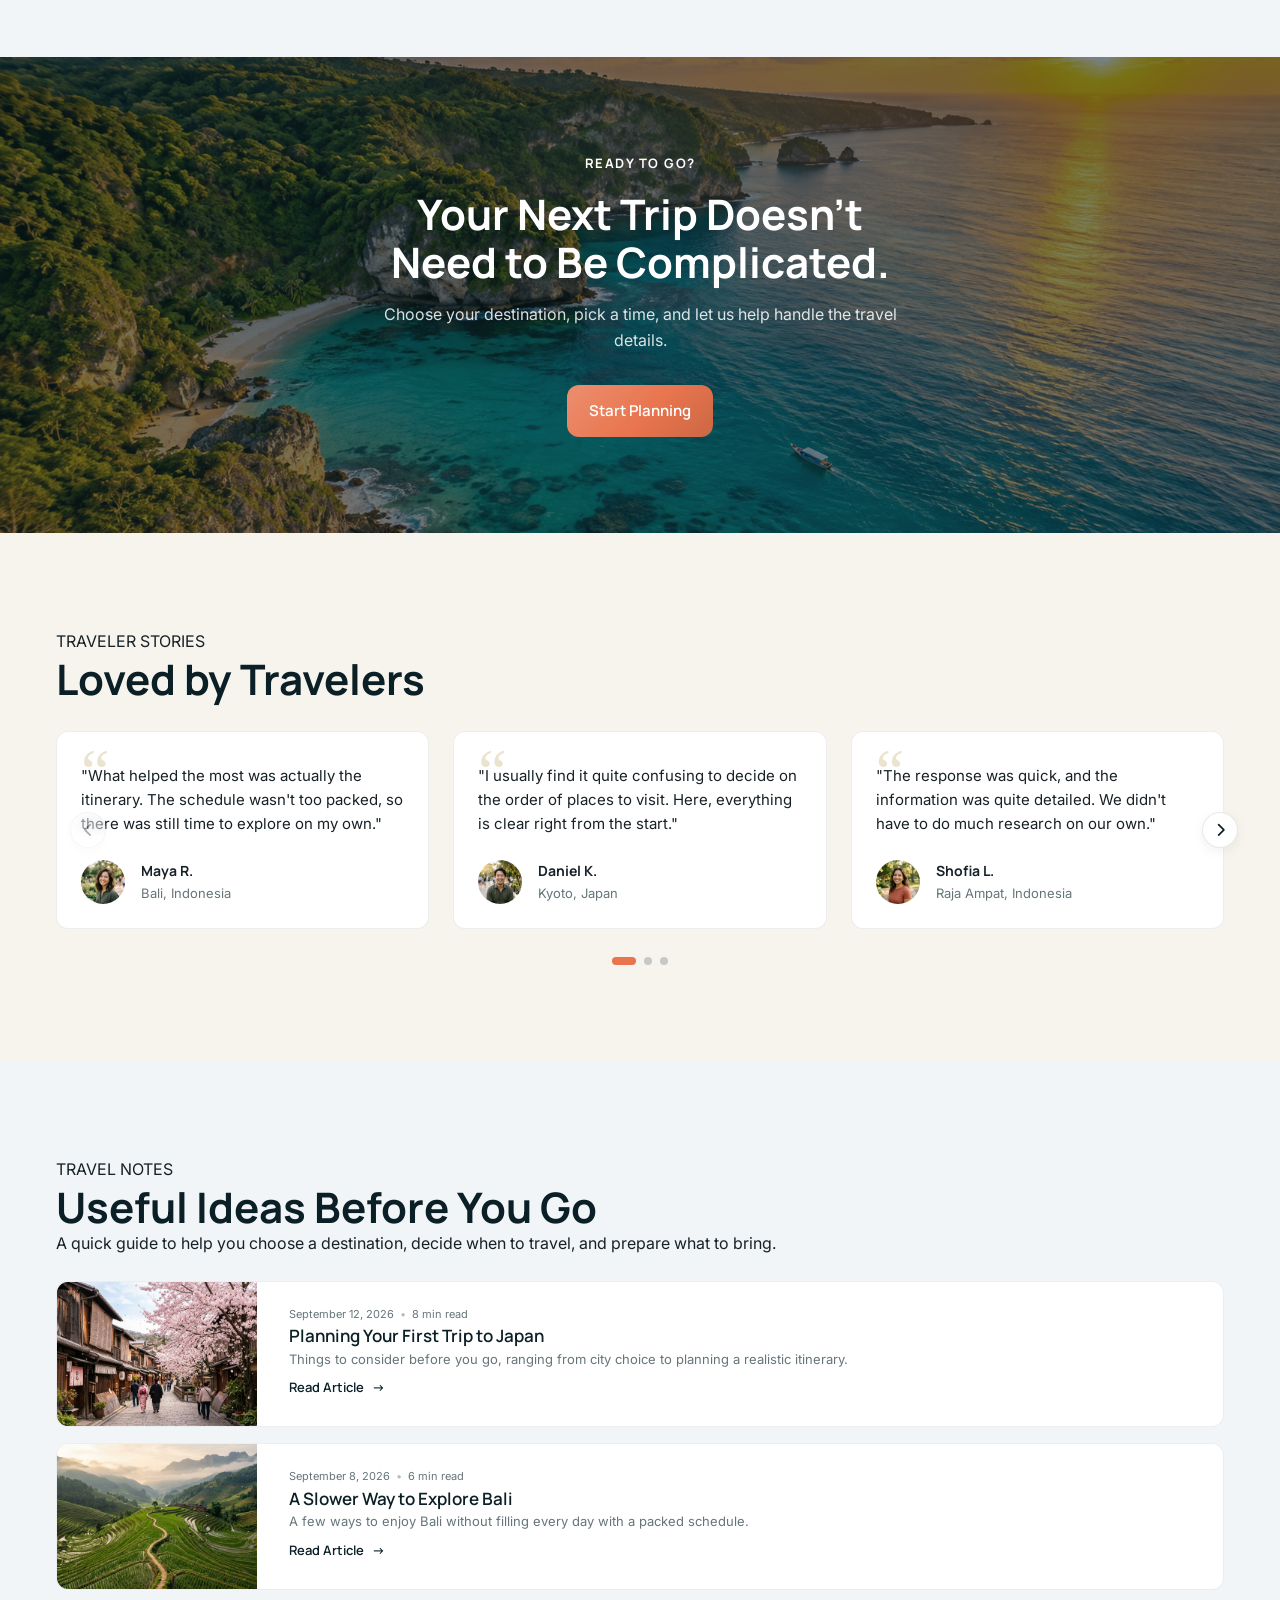
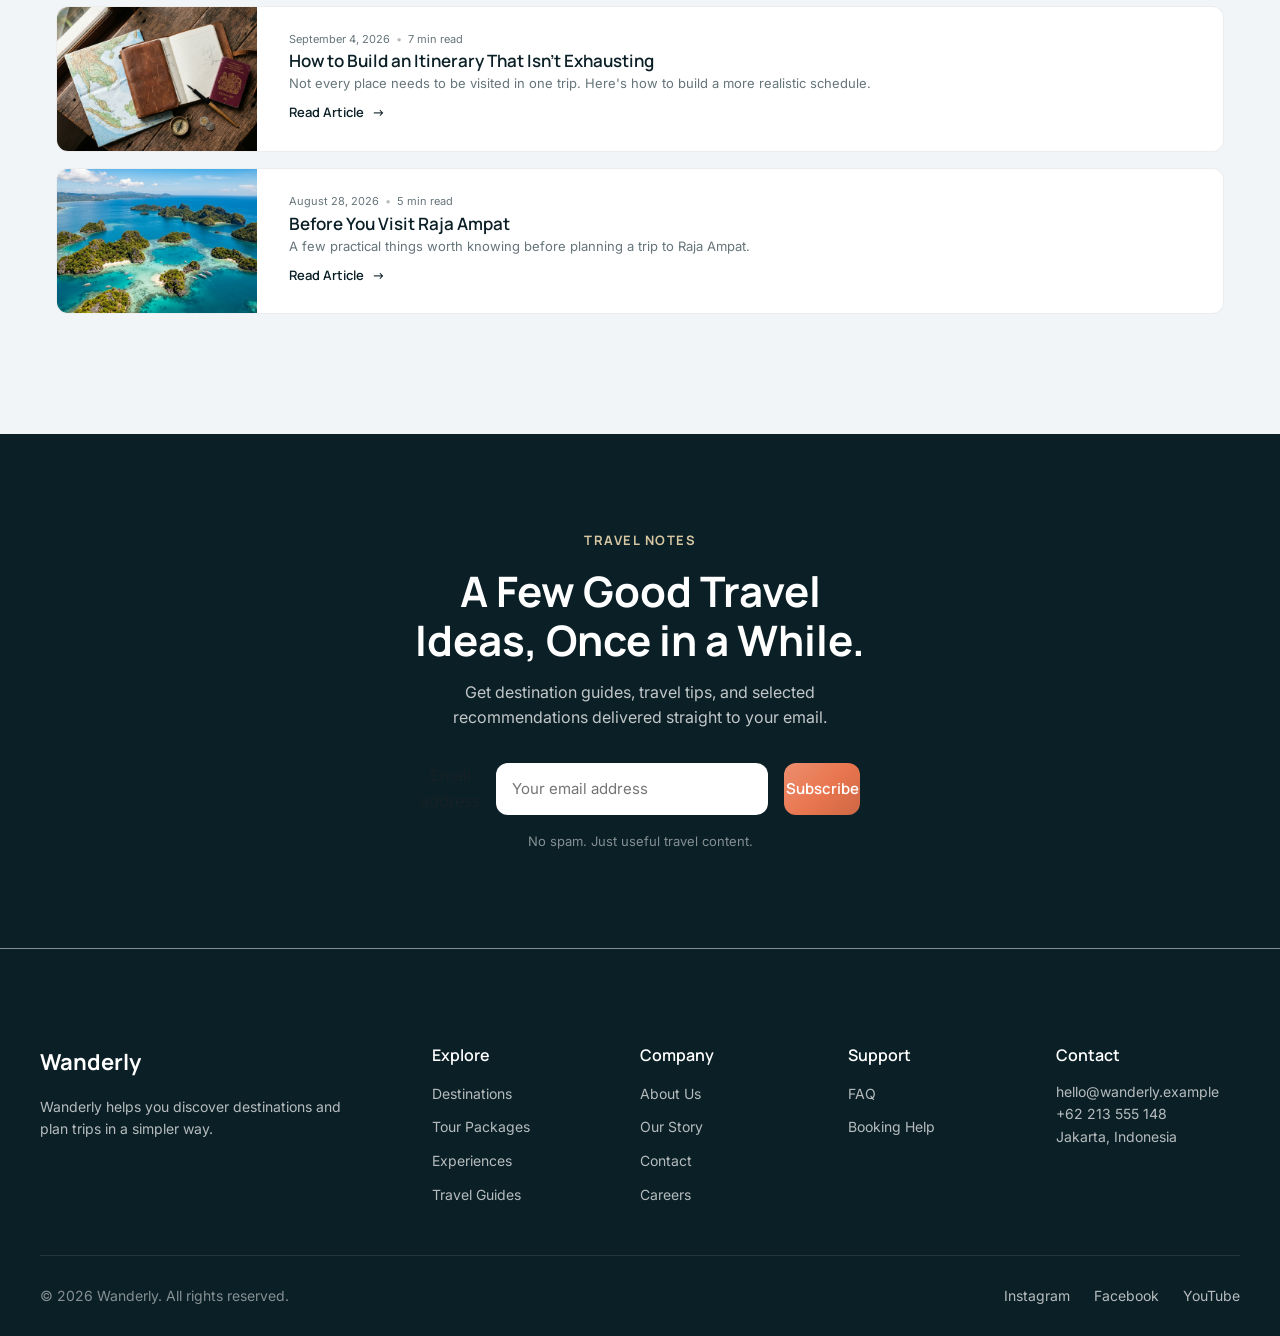
==== commit 61b6335e: "fix: remove unusable link at html pages" ====
--- a/index.html
+++ b/index.html
@@ -753,8 +753,6 @@
         <ul>
           <li><a href="contact.html#faq">FAQ</a></li>
           <li><a href="booking.html#help">Booking Help</a></li>
-          <li><a href="terms.html">Terms &amp; Conditions</a></li>
-          <li><a href="privacy.html">Privacy Policy</a></li>
         </ul>
       </nav>
 
--- a/style.css
+++ b/style.css
@@ -1203,6 +1203,12 @@
   font-weight: 700;
   font-size: 14px;
   color: var(--color-primary);
+}
+
+.destination-card[hidden],
+.tour-package-card[hidden],
+.blog-card[hidden] {
+  display: none;
 }
 
 /* ===== 15. TOUR PACKAGE CARD ===== */
@@ -2246,7 +2252,7 @@
   }
 }
 
-/* ===== 26. EMPTY STATE ===== */
+/* ===== 26.a EMPTY STATE ===== */
 .destinations__empty-state,
 .tour-packages__empty-state,
 .blog__empty-state {
@@ -2255,6 +2261,43 @@
   margin-inline: auto;
   padding: var(--space-xl) var(--space-sm);
   color: var(--color-text-muted);
+}
+
+.tour-package-grid__empty {
+  grid-column: 1 / -1;
+  text-align: center;
+  padding: var(--space-xl) var(--space-sm);
+  color: var(--color-text-muted);
+}
+
+.tour-package-grid__empty a {
+  color: var(--color-accent);
+  font-weight: 600;
+  text-decoration: underline;
+}
+
+/* ===== 26.b NOT FOUND (Detail Page) ===== */
+.not-found {
+  display: flex;
+  flex-direction: column;
+  align-items: center;
+  gap: var(--space-md);
+  width: 100%;
+  max-width: var(--container-width);
+  margin-inline: auto;
+  padding: var(--space-2xl) var(--space-sm);
+  text-align: center;
+}
+
+.not-found__text {
+  max-width: 48ch;
+  color: var(--color-text-muted);
+}
+
+@media (min-width: 640px) {
+  .not-found {
+    padding-block: var(--space-3xl);
+  }
 }
 
 /* ===== 27. DETAIL HERO (Destination & Package) ===== */
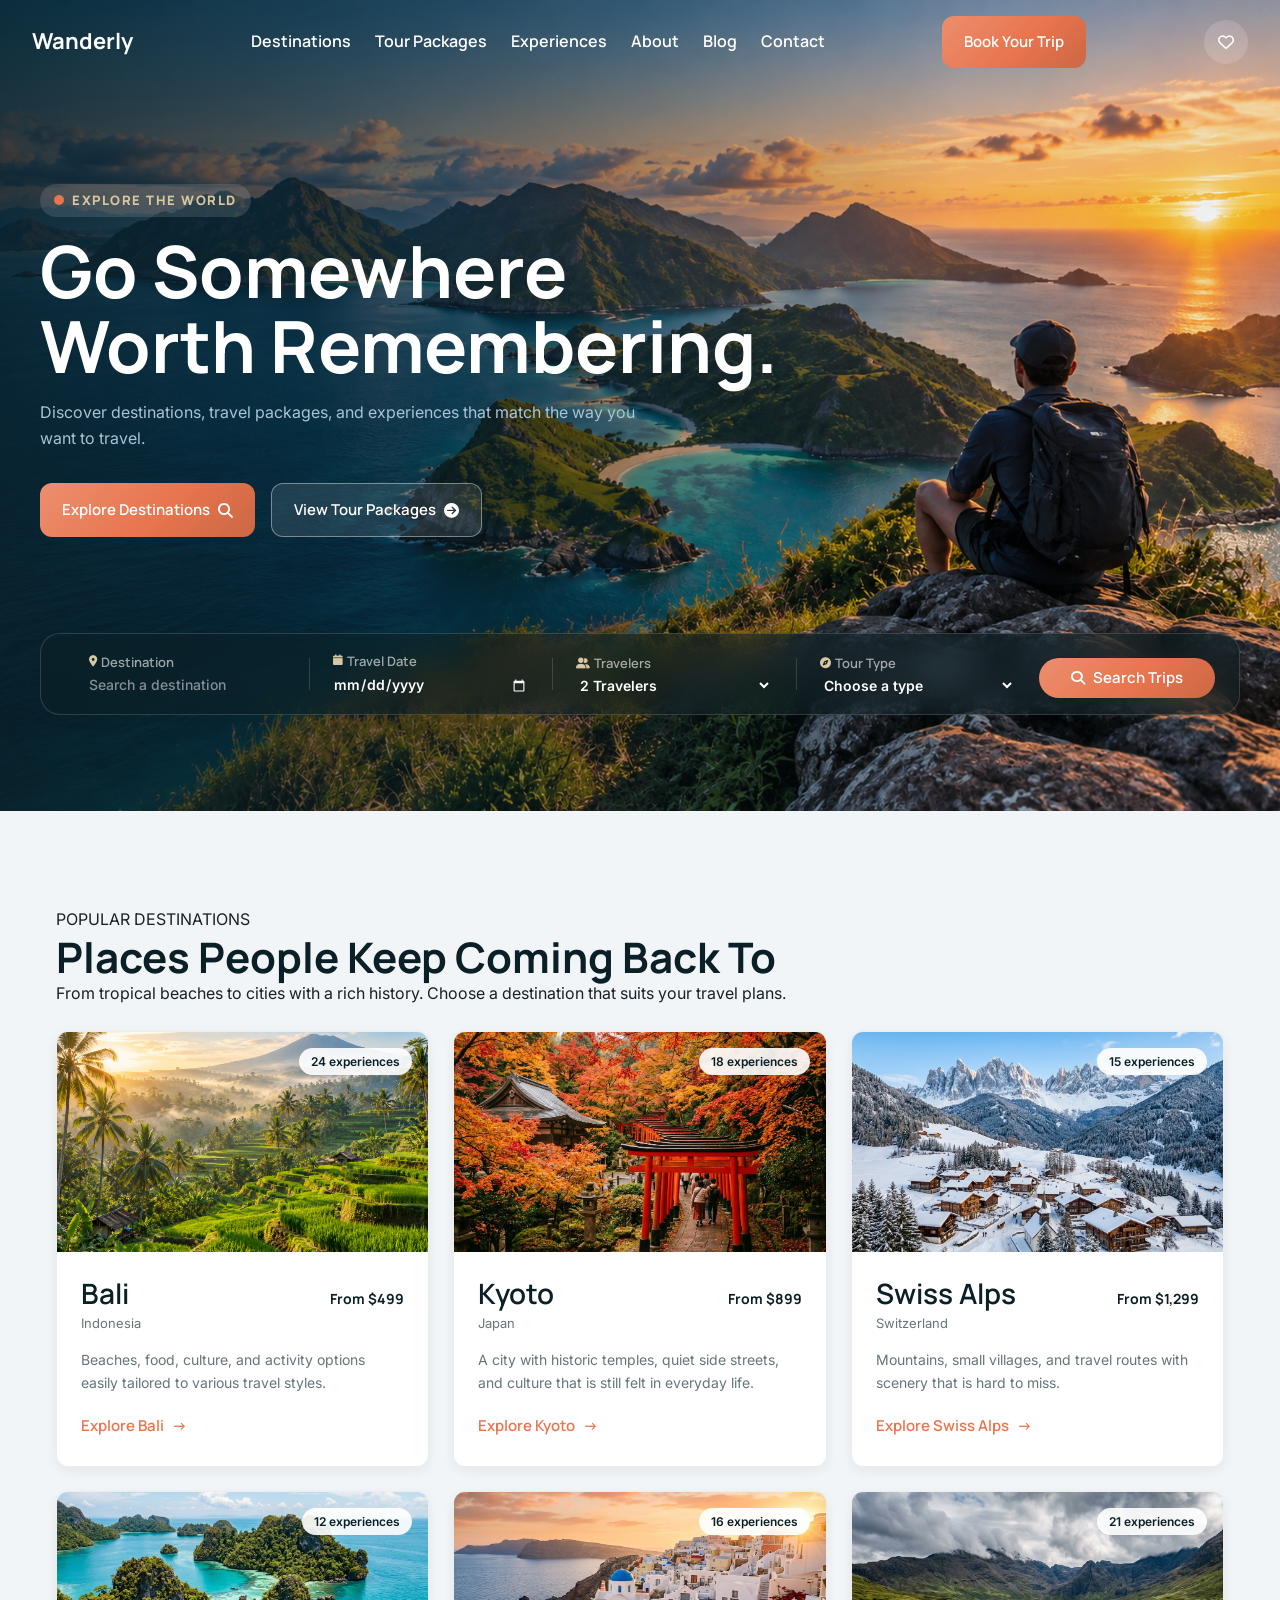
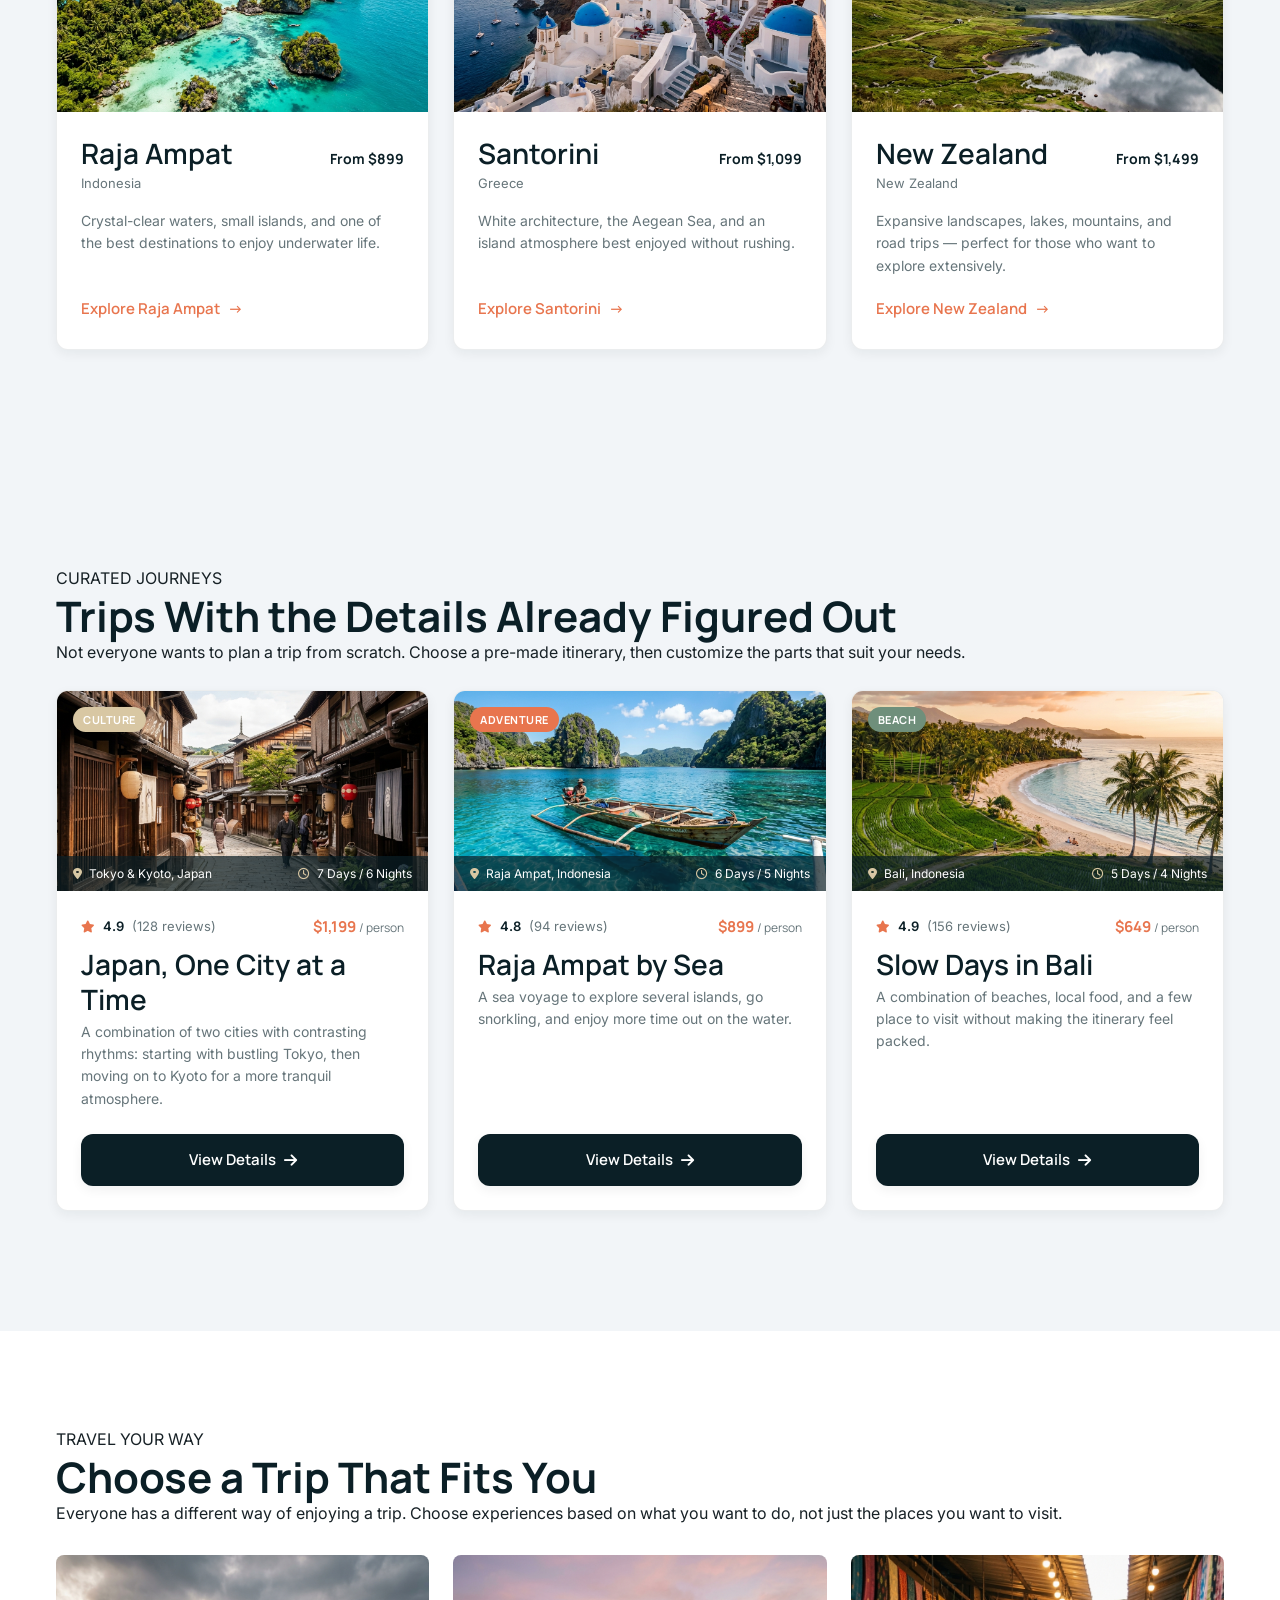
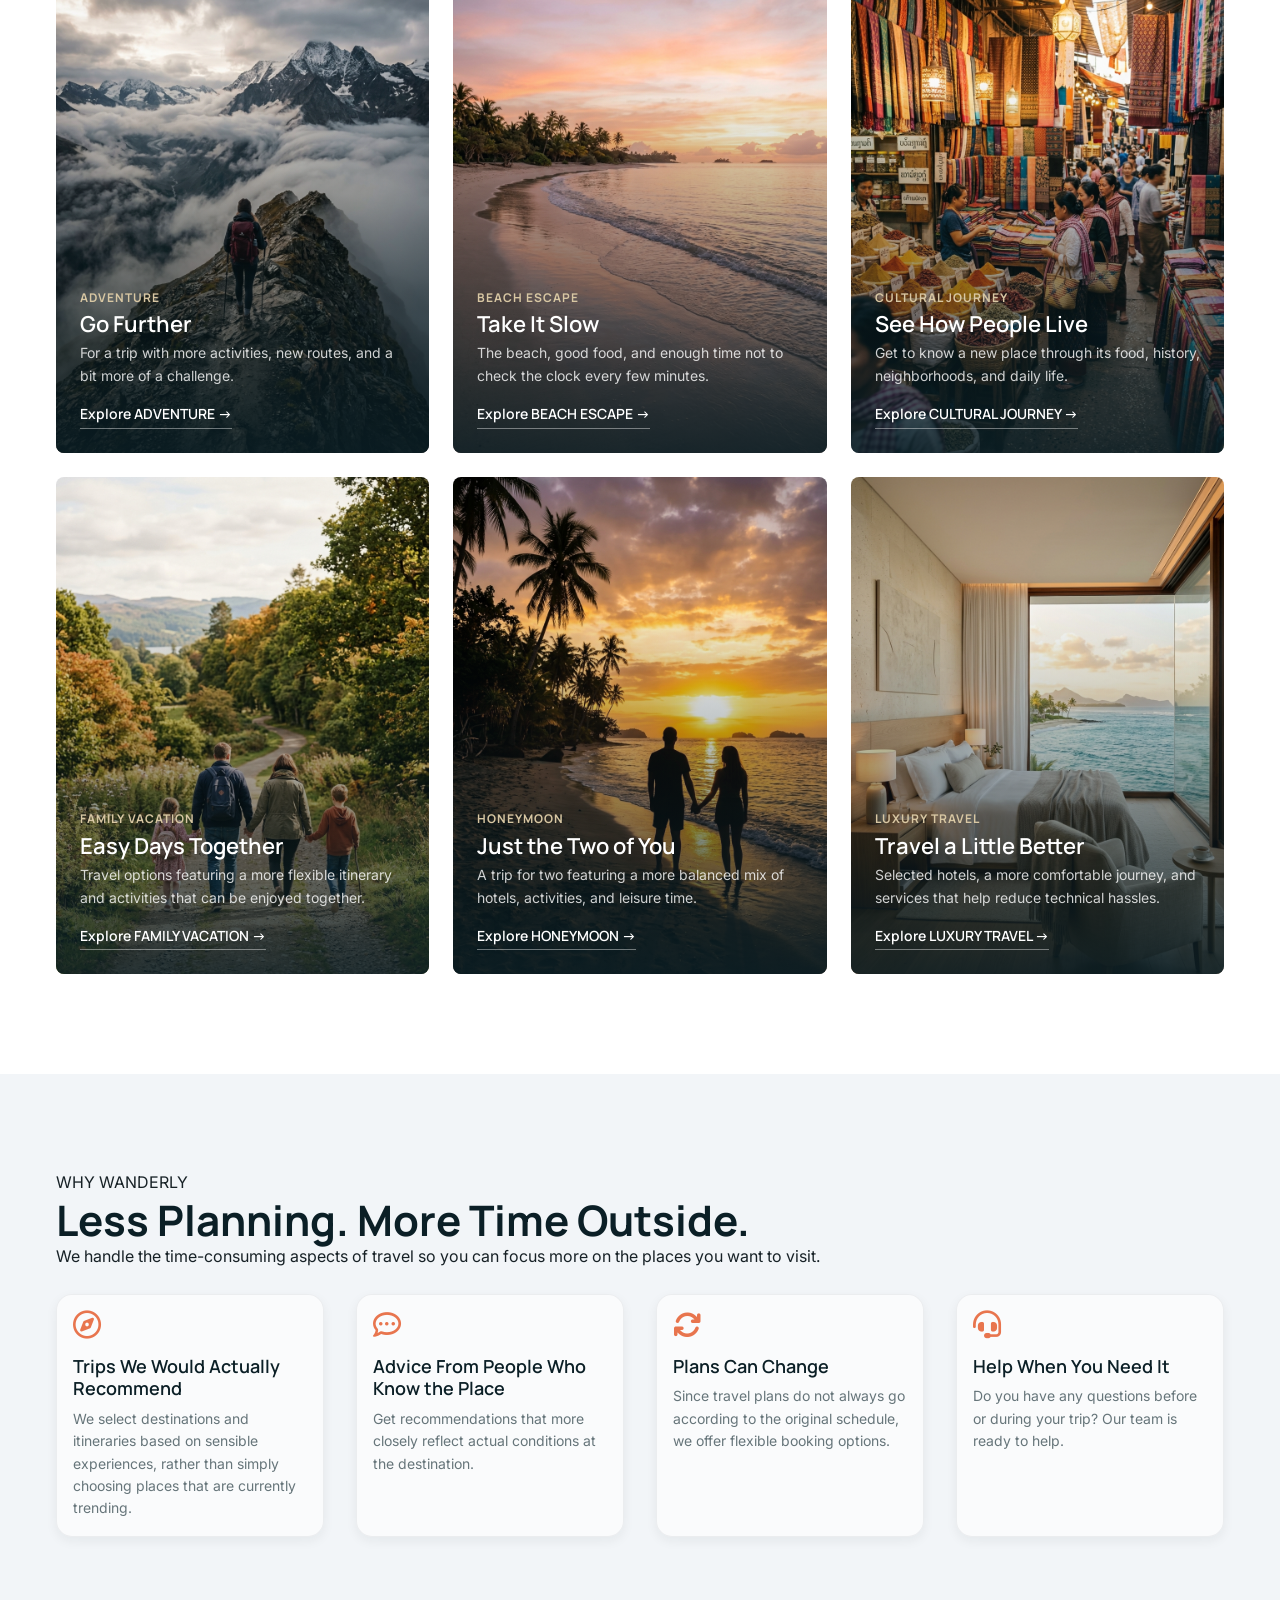
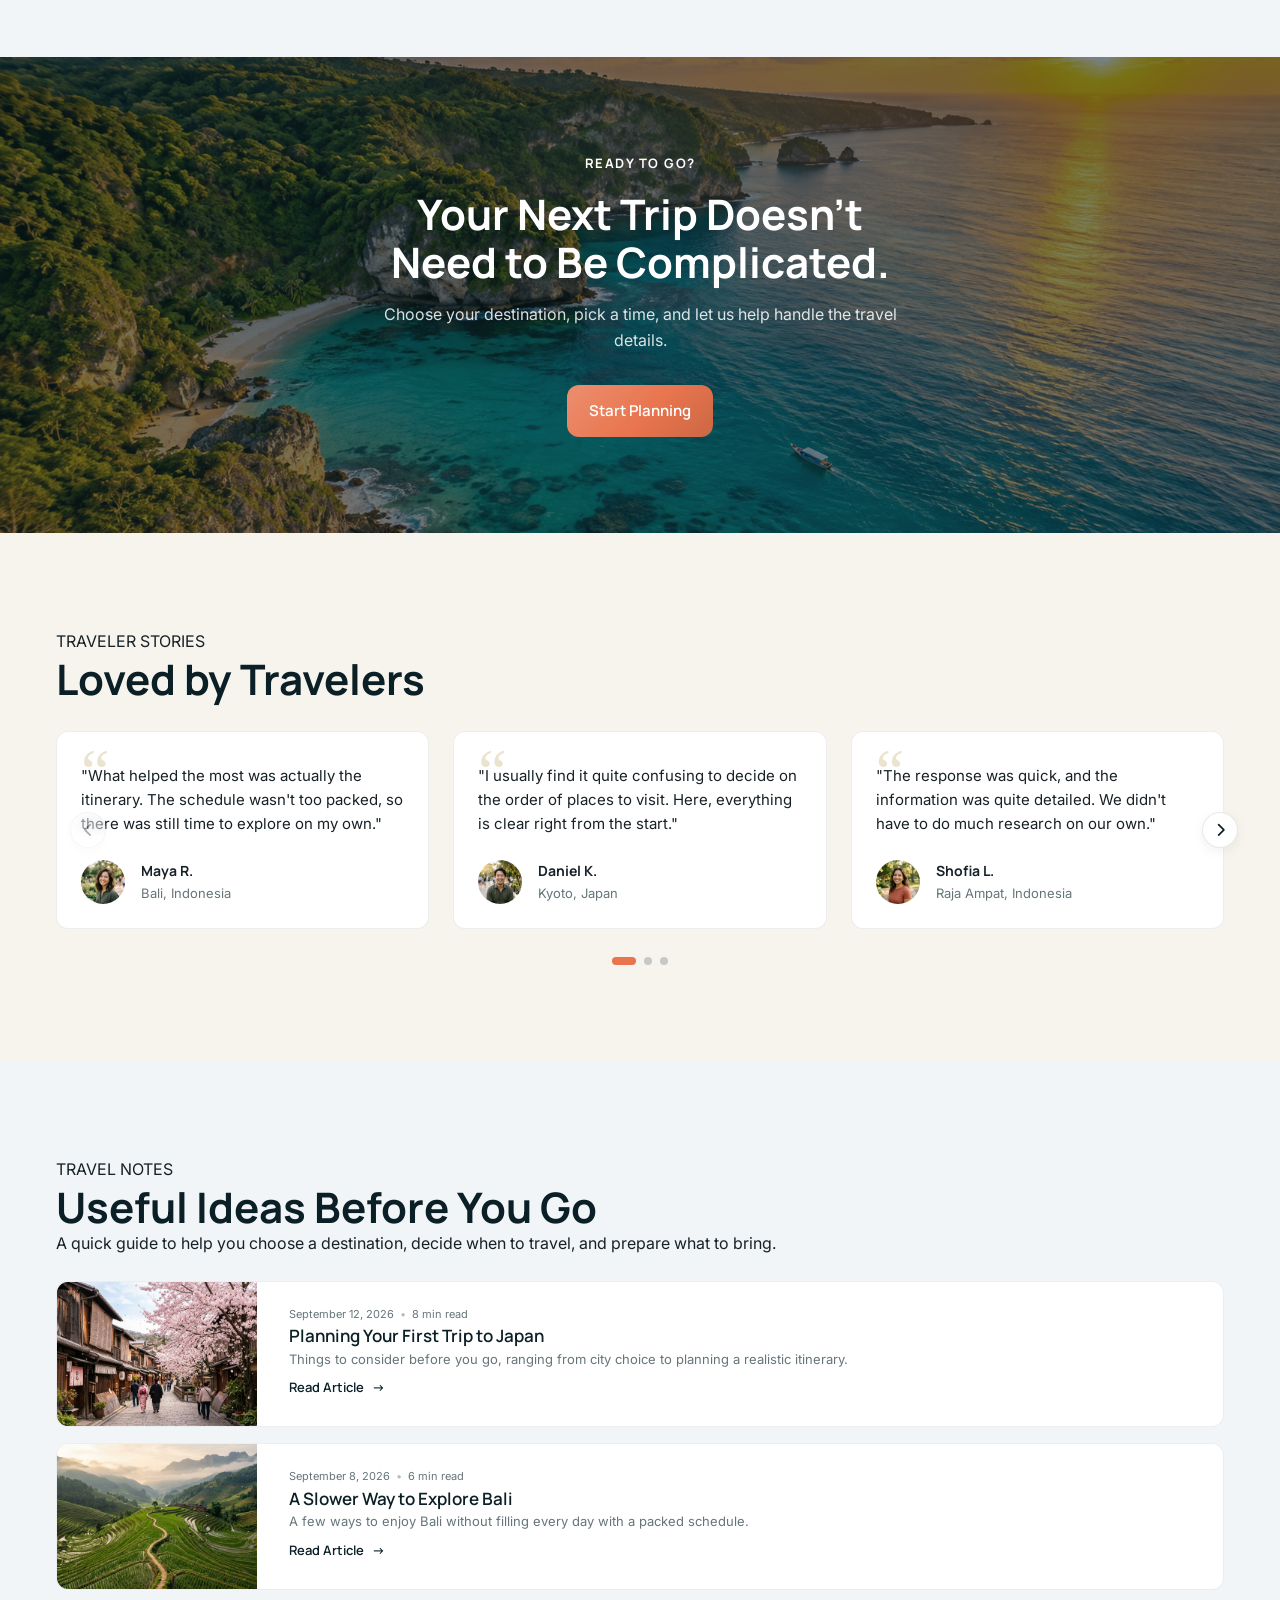
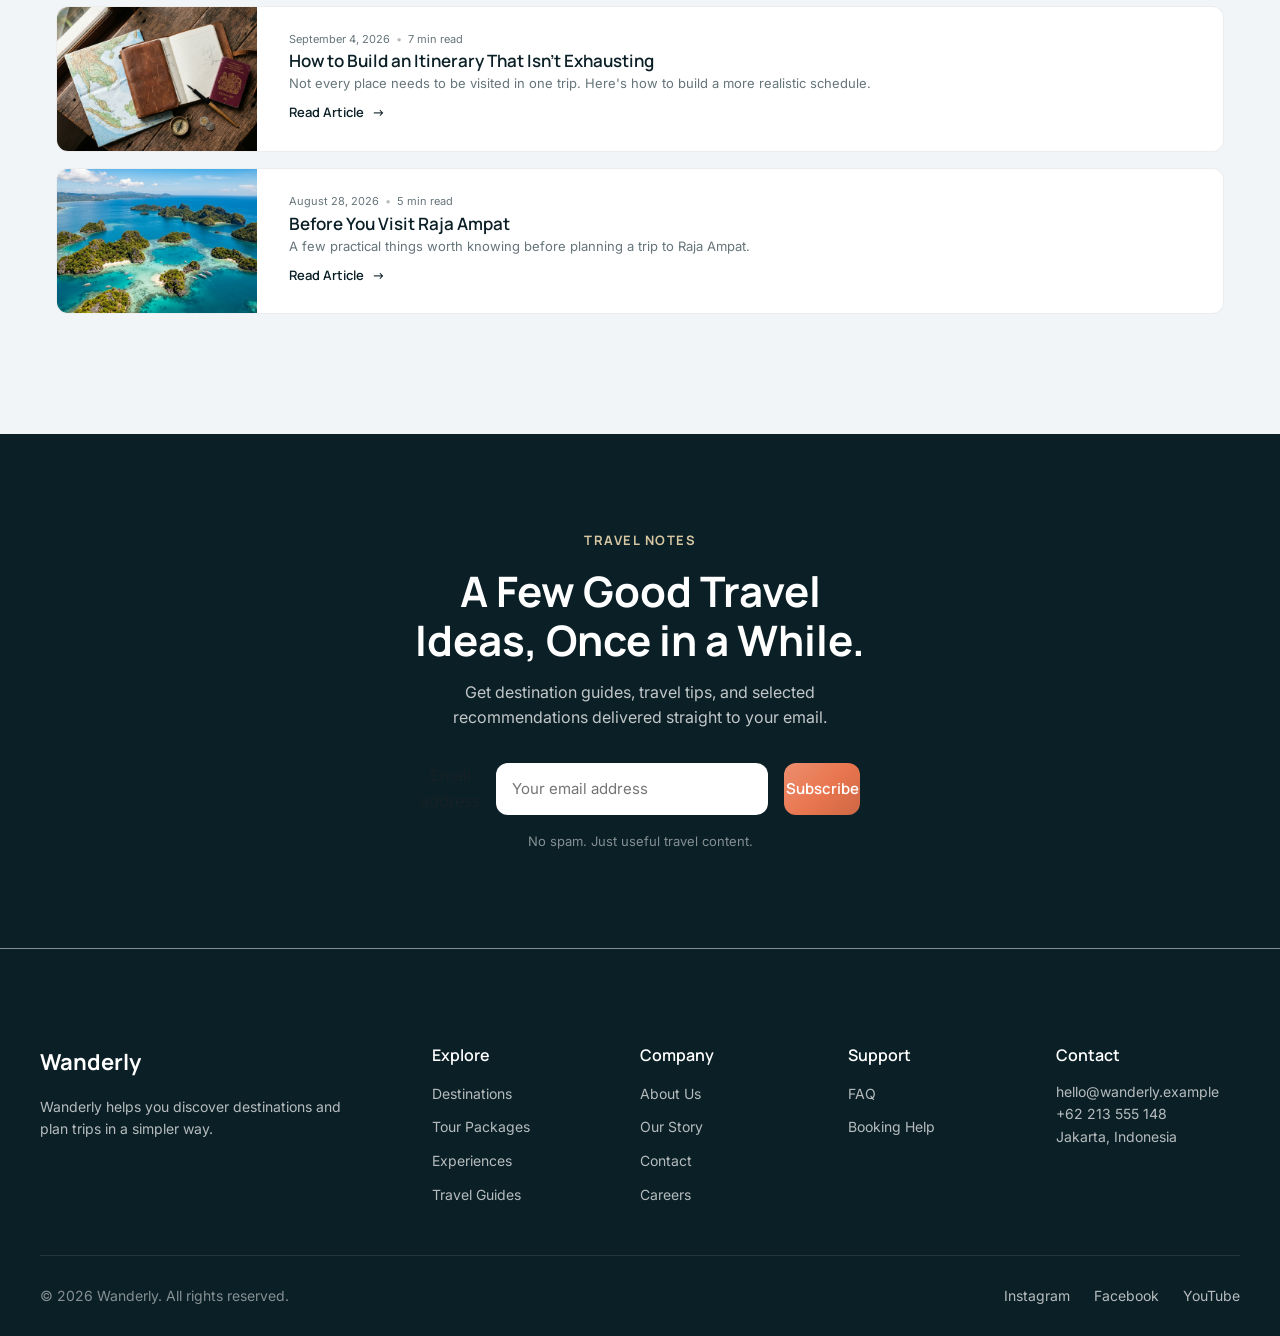
==== commit b5edb144: "feat: connect hero search widget to destination and tour package filters" ====
--- a/index.html
+++ b/index.html
@@ -75,7 +75,7 @@
       </div>
 
       <!-- ===== TRAVEL SEARCH WIDGET ===== -->
-      <form action="" class="search-widget" role="search" aria-label="Trip search">
+      <form action="destination.html" class="search-widget" role="search" aria-label="Trip search">
         <h2 class="search-widget__title">Where Are You Going?</h2>
 
         <div class="search-widget__fields">
@@ -84,7 +84,7 @@
               <i class="fa-solid fa-location-dot" aria-hidden="true"></i>
               Destination
             </label>
-            <input type="text" name="destination" id="search-destination" placeholder="Search a destination">
+            <input type="text" name="q" id="search-destination" placeholder="Search a destination">
           </div>
 
           <div class="search-widget__field">
@@ -92,7 +92,7 @@
               <i class="fa-solid fa-calendar" aria-hidden="true"></i>
               Travel Date
             </label>
-            <input type="date" name="travel-date" id="search-date" placeholder="Choose your date">
+            <input type="date" name="travel-date" id="search-date">
           </div>
 
           <div class="search-widget__field">
@@ -102,9 +102,9 @@
             </label>
             <select name="travelers" id="search-travelers">
               <option value="1">1 Traveler</option>
-              <option value="2" selected>2 Traveler</option>
-              <option value="3">3 Traveler</option>
-              <option value="4">4 Traveler</option>
+              <option value="2" selected>2 Travelers</option>
+              <option value="3">3 Travelers</option>
+              <option value="4">4 Travelers</option>
             </select>
           </div>
           
@@ -117,7 +117,7 @@
               <option value="">Choose a type</option>
               <option value="adventure">Adventure</option>
               <option value="beach">Beach Escape</option>
-              <option value="culture">Cultural Journey</option>
+              <option value="cultural">Cultural Journey</option>
               <option value="family">Family Vacation</option>
               <option value="honeymoon">Honeymoon</option>
               <option value="luxury">Luxury Travel</option>
@@ -129,8 +129,6 @@
             Search Trips
           </button>
         </div>
-
-        
       </form>
     </section>
 
--- a/style.css
+++ b/style.css
@@ -66,6 +66,7 @@
   --color-success: #4F8A67;
   --color-warning: #C58A3A;
   --color-error: #C95C5C;
+  --color-error-light: #F0A8A8;
   --color-info: #557A91;
 
   --color-white: #FFFFFF;
@@ -774,8 +775,8 @@
 }
 
 /* Border pada Input yang Errornya Terisi */
-.form-field:has(.form-field__error:not(:empty)) input,
-.form-field:has(.form-field__error:not(:empty)) textarea {
+.form-field input[aria-invalid="true"],
+.form-field textarea[aria-invalid="true"] {
   border-color: var(--color-error);
 }
 
@@ -2093,6 +2094,31 @@
   color: rgba(255, 255, 255, 0.5);
 }
 
+.newsletter__form[hidden] {
+  display: none;
+}
+
+.newsletter__form input[aria-invalid="true"] {
+  box-shadow: 0 0 0 2px var(--color-error-light);
+}
+
+.newsletter__error {
+  margin-bottom: var(--space-xs);
+  font-size: 13px;
+  color: var(--color-error-light);
+}
+
+.newsletter__error:empty {
+  display: none;
+}
+
+.newsletter__success {
+  max-width: 440px;
+  margin: 0 auto;
+  color: var(--color-white);
+  font-weight: 600;
+}
+
 @media (min-width: 640px) {
   .newsletter__form {
     flex-direction: row;
@@ -2638,17 +2664,41 @@
   margin-top: var(--space-sm);
 }
 
-.booking-success {
+.booking-modal {
+  width: 90%;
+  max-width: 420px;
+  padding: 0;
+  border: none;
+  border-radius: var(--radius-lg);
+  background-color: var(--color-white);
+  box-shadow: var(--shadow-lg);
+  margin: auto;
+}
+
+.booking-modal::backdrop {
+  background-color: rgba(11, 31, 38, 0.6);
+}
+
+.booking-modal__content {
+  display: flex;
+  flex-direction: column;
+  align-items: center;
+  gap: var(--space-sm);
+  padding: var(--space-lg);
   text-align: center;
-  background-color: rgba(79, 138, 103, 0.1);
-  border: 1px solid rgba(79, 138, 103, 0.3);
-  border-radius: var(--radius-md);
-  padding: var(--space-lg);
-}
-
-.booking-success h2 {
+}
+
+.booking-modal__title {
   color: var(--color-success);
-  margin-bottom: var(--space-xs);
+}
+
+.booking-modal__text {
+  color: var(--color-text-muted);
+}
+
+/* Lock page scroll when modal is open */
+body:has(dialog[open]) {
+  overflow: hidden;
 }
 
 .booking-history {
@@ -2677,6 +2727,22 @@
   border-radius: var(--radius-md);
   padding: var(--space-md);
   border: 1px solid rgba(11, 31, 38, 0.08);
+}
+
+.booking-history__item {
+  display: flex;
+  flex-direction: column;
+  gap: var(--space-xs);
+}
+
+.booking-history__meta {
+  font-size: 13px;
+  color: var(--color-text-muted);
+}
+
+.booking-history__remove {
+  align-self: flex-start;
+  margin-top: var(--space-xs);
 }
 
 .booking-help {
@@ -2775,6 +2841,22 @@
   width: 100%;
   margin-inline: auto;
   padding: 0 0 var(--space-md);
+}
+
+.contact-success {
+  padding: var(--space-lg) var(--space-md);
+  background-color: rgba(79, 138, 103, 0.1);
+  border-radius: var(--radius-md);
+  text-align: center;
+}
+
+.contact-success h2 {
+  margin-bottom: var(--space-xs);
+  color: var(--color-success);
+}
+
+.contact-success p {
+  color: var(--color-text-muted);
 }
 
 @media (min-width: 1024px) {
@@ -2877,7 +2959,54 @@
   margin-bottom: var(--space-md);
 }
 
-/* ===== 38. POLISH — Large Desktop Refinement ===== */
+/* ===== 38. WISHLIST PAGE ===== */
+.wishlist__noscript-notice {
+  max-width: var(--container-width);
+  margin-inline: auto;
+  padding: var(--space-md) var(--space-sm);
+  text-align: center;
+  color: var(--color-text-muted);
+}
+
+.wishlist {
+  max-width: var(--container-width);
+  margin-inline: auto;
+  padding: 0 var(--space-sm) var(--space-xl);
+}
+
+.wishlist__empty {
+  padding: var(--space-2xl) var(--space-sm);
+  text-align: center;
+}
+
+.wishlist__empty p {
+  margin-bottom: var(--space-md);
+  color: var(--color-text-muted);
+}
+
+.wishlist-grid {
+  display: grid;
+  grid-template-columns: 1fr;
+  gap: var(--space-md);
+}
+
+.wishlist-grid[hidden] {
+  display: none;
+}
+
+@media (min-width: 640px) {
+  .wishlist-grid {
+    grid-template-columns: repeat(2, 1fr);
+  }
+}
+
+@media (min-width: 1024px) {
+  .wishlist-grid {
+    grid-template-columns: repeat(3, 1fr);
+  }
+}
+
+/* ===== 39. POLISH — Large Desktop Refinement ===== */
 @media (min-width: 1440px) {
   .destination-grid,
   .tour-package-grid,
@@ -2904,7 +3033,7 @@
   }
 }
 
-/* ===== 39. POLISH — Orphan Control pada Heading ===== */
+/* ===== 40. POLISH — Orphan Control pada Heading ===== */
 h1,
 h2,
 .hero__headline,
@@ -2913,7 +3042,7 @@
   text-wrap: balance;
 }
 
-/* ===== 40. POLISH — Touch Target Minimum (Mobile) ===== */
+/* ===== 41. POLISH — Touch Target Minimum (Mobile) ===== */
 .filter-bar__chip {
   min-height: 40px;
   display: inline-flex;
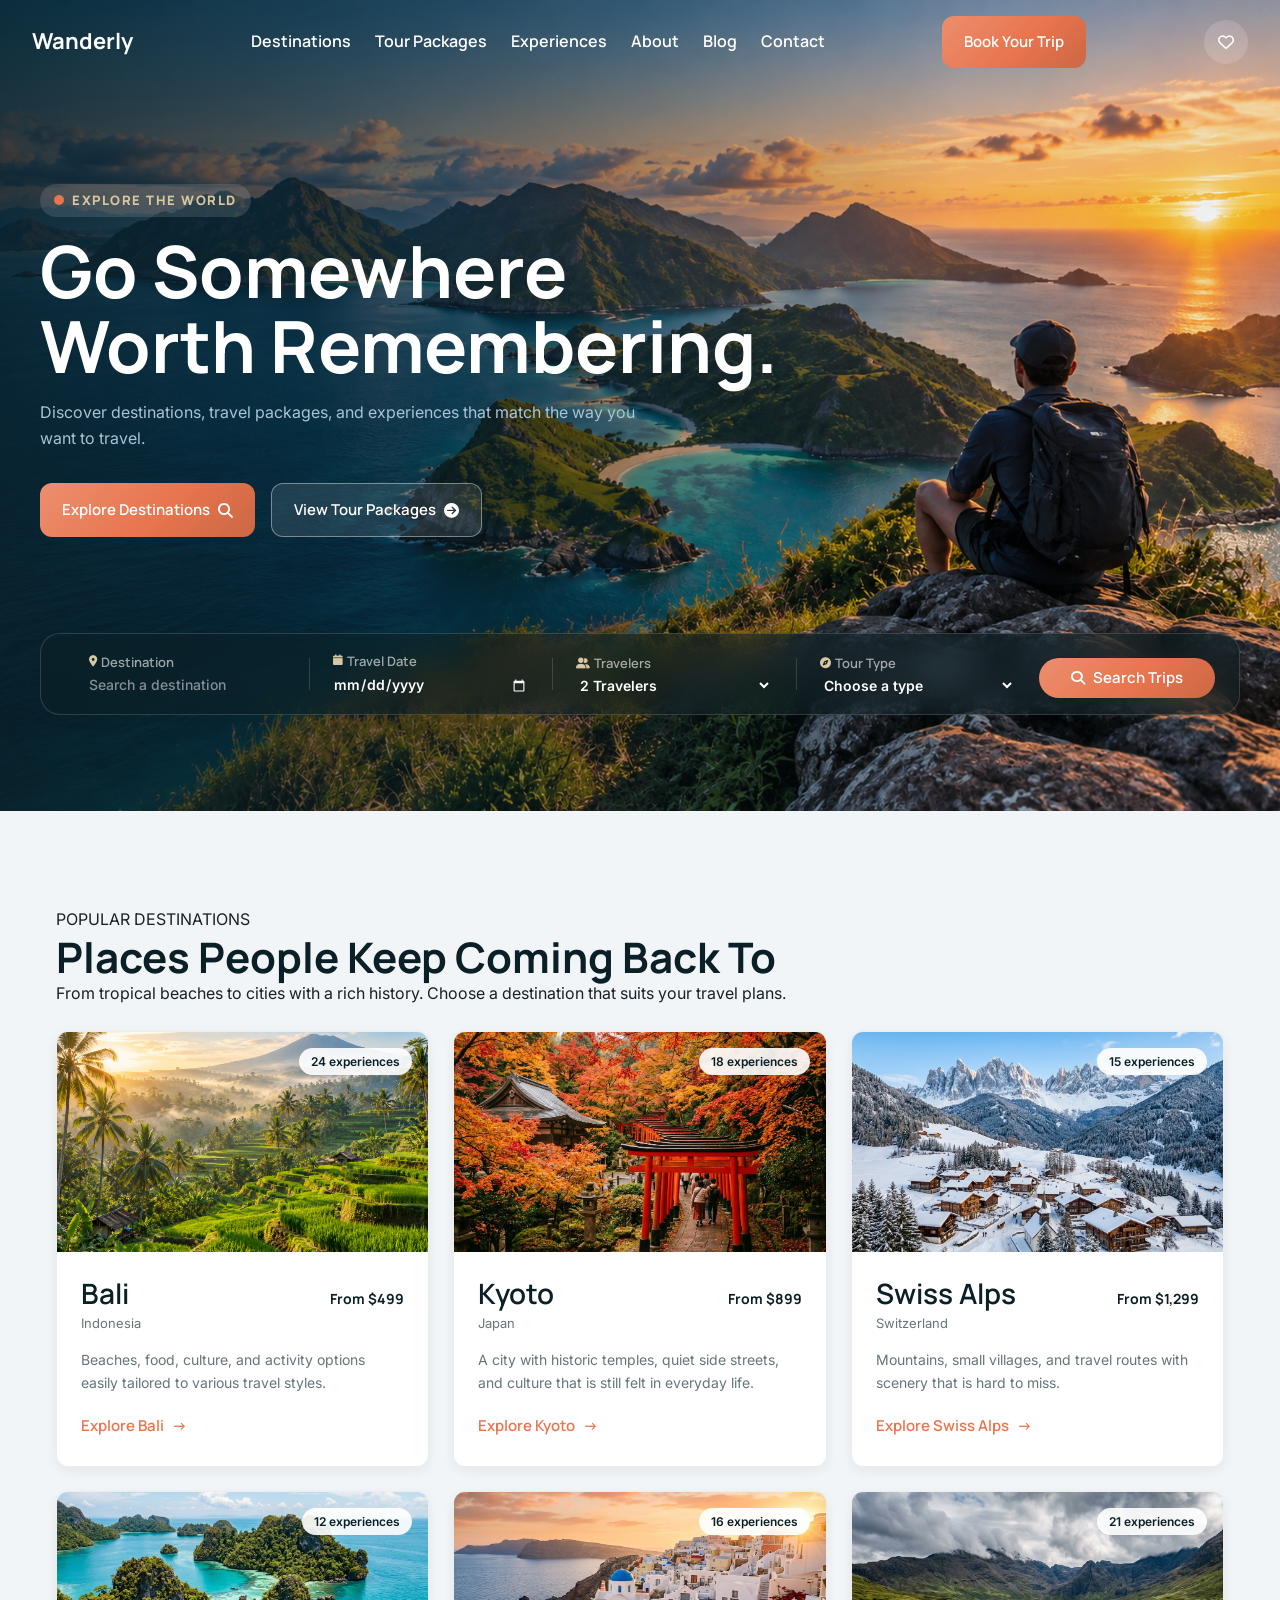
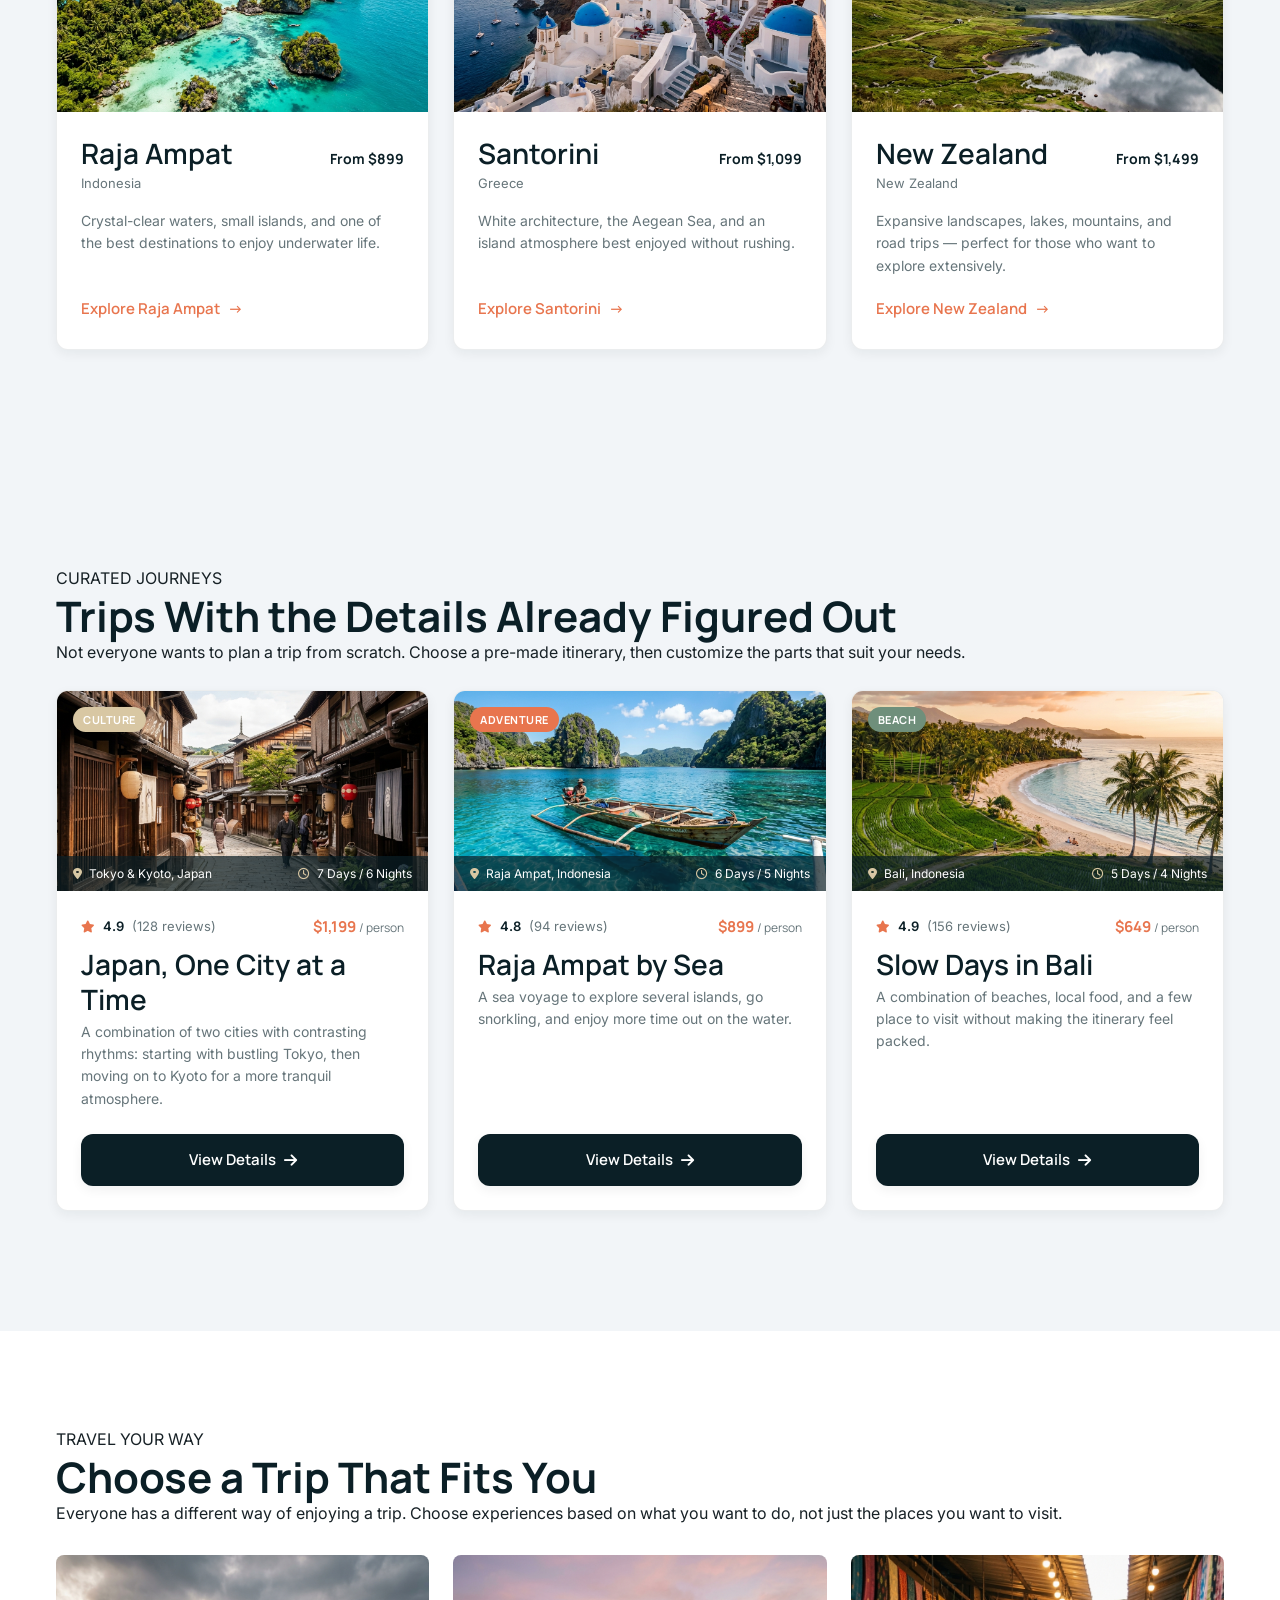
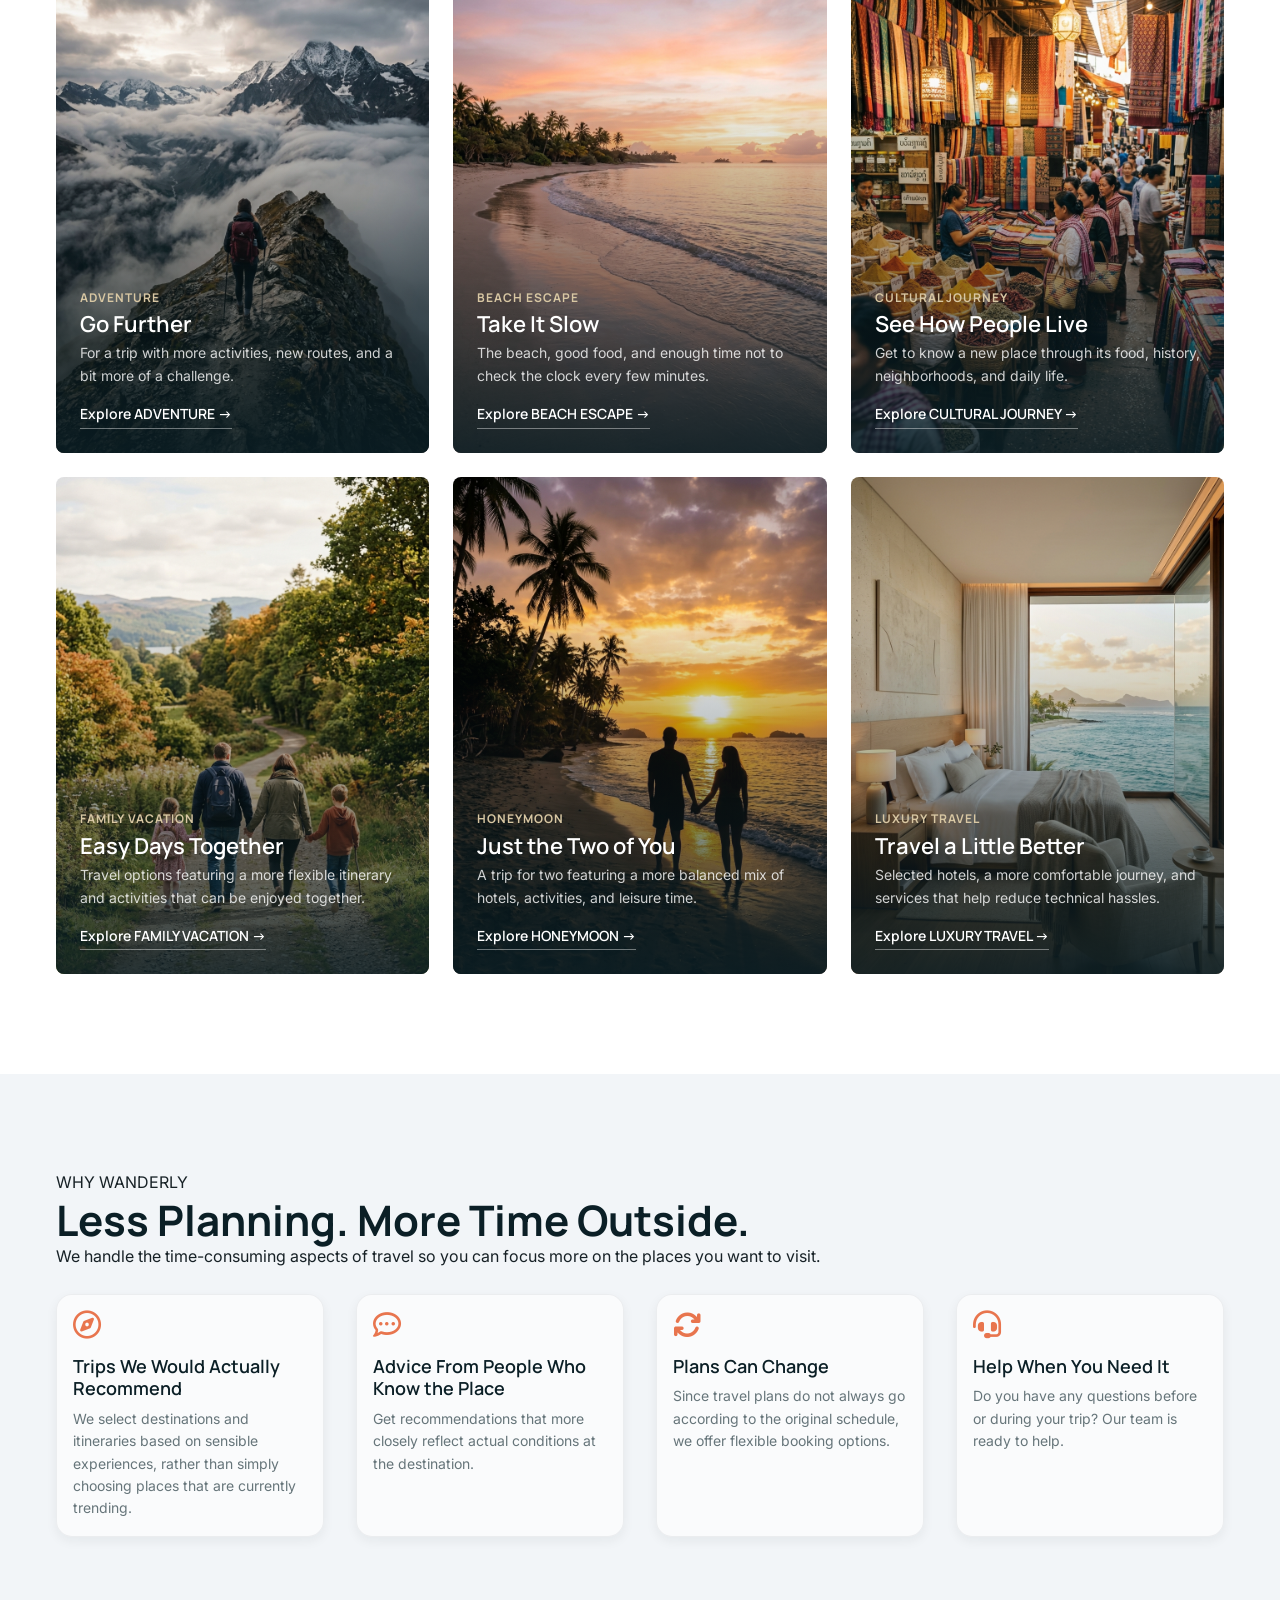
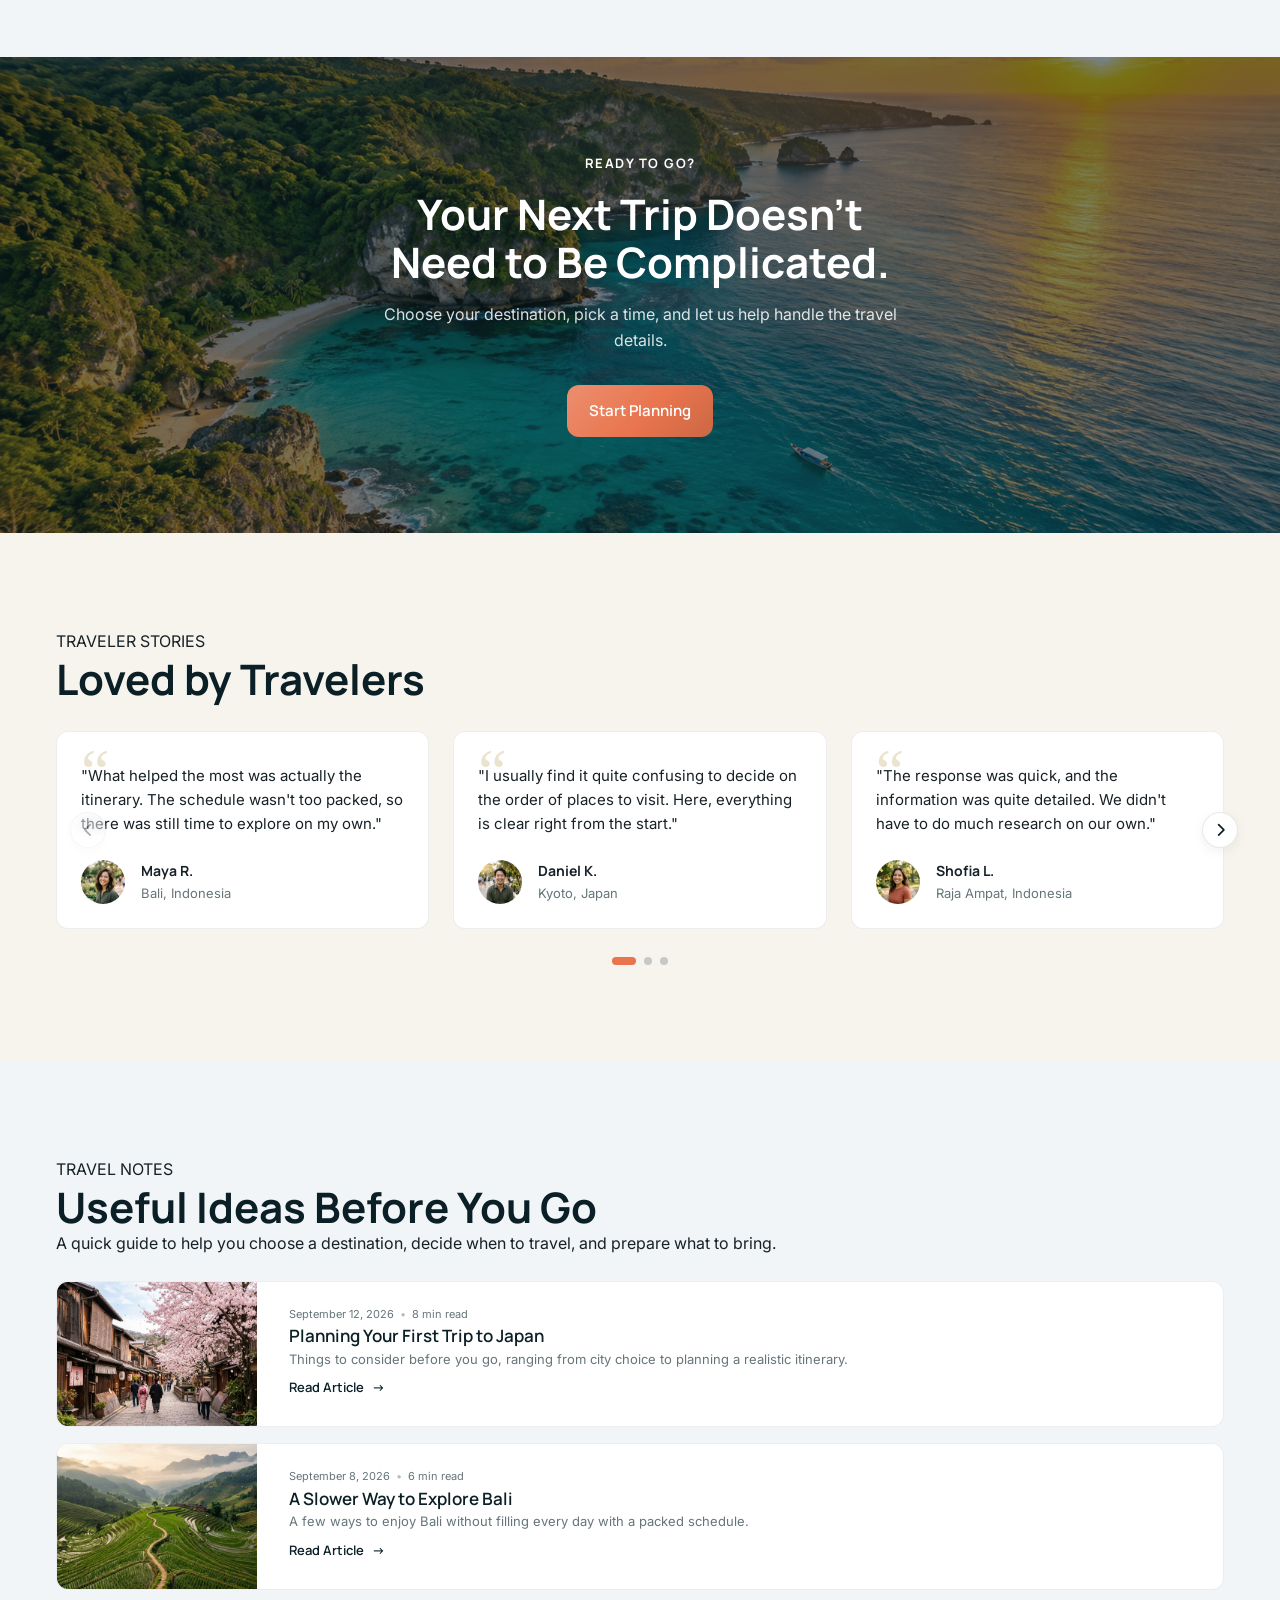
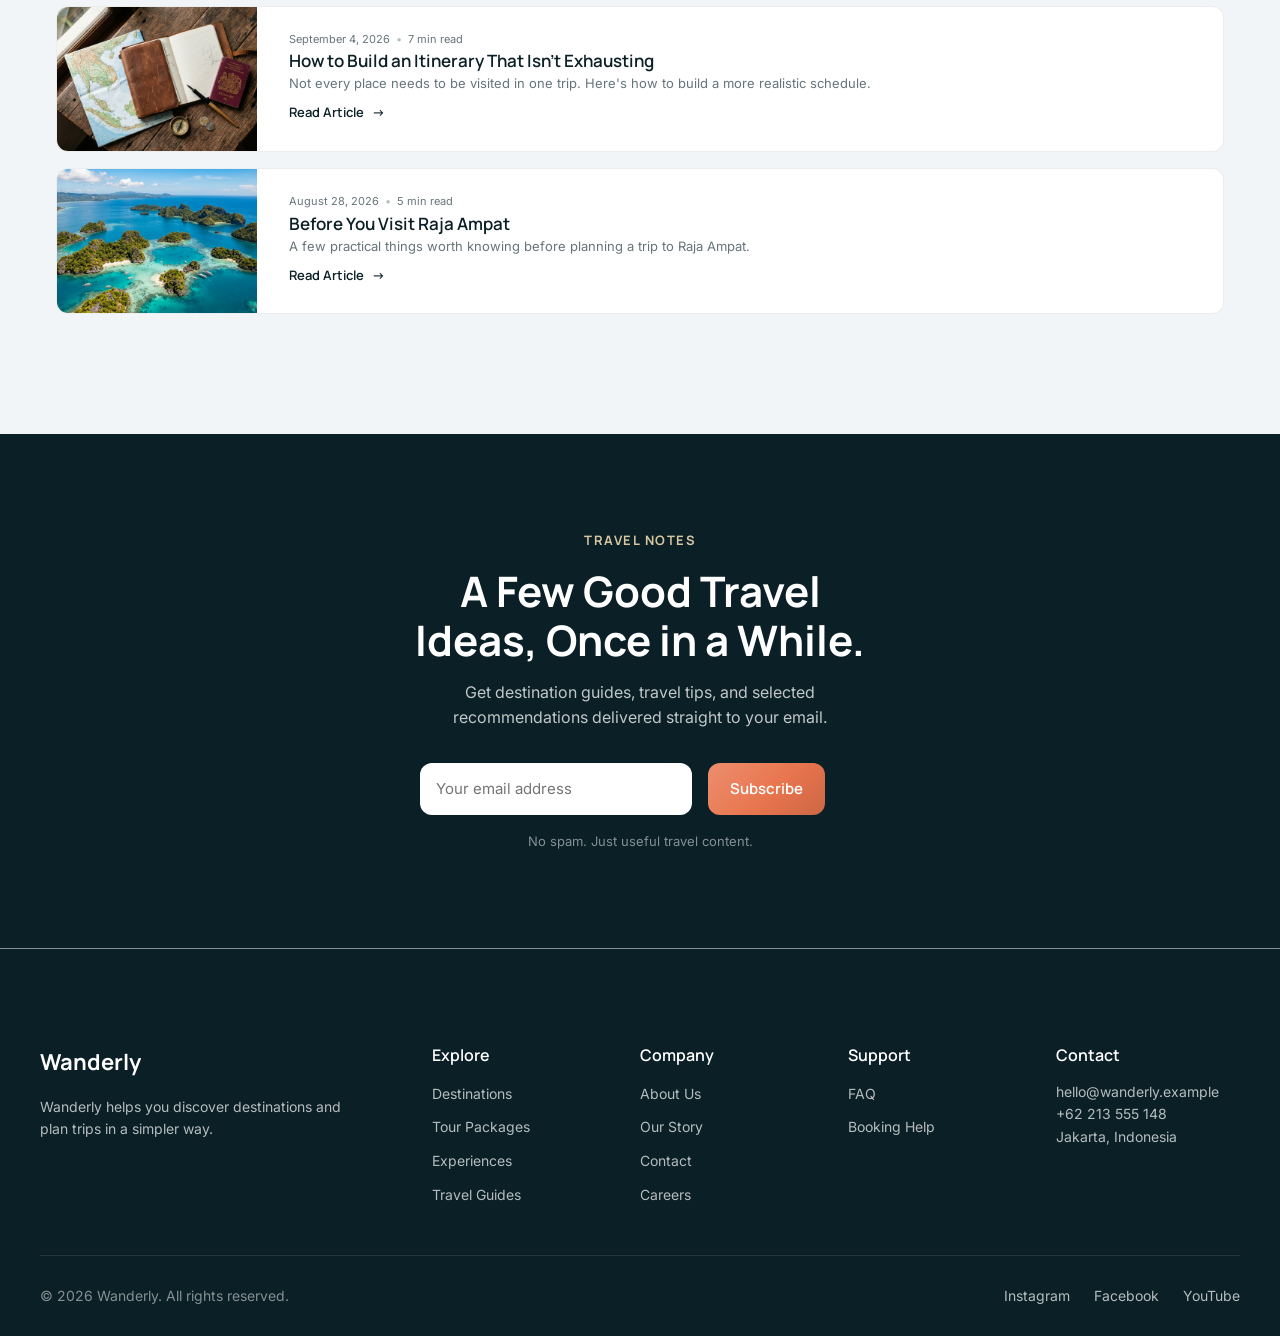
==== commit bf8c3ddd: "fix: update newsletter section validation" ====
--- a/index.html
+++ b/index.html
@@ -706,11 +706,16 @@
         Get destination guides, travel tips, and selected recommendations delivered straight to your email.
       </p>
 
-      <form action="" class="newsletter__form">
-        <label for="newsletter-email">Email address</label>
-        <input type="email" name="email" id="newsletter-email" placeholder="Your email address" required>
+      <form action="" class="newsletter__form" id="newsletter-form">
+        <label for="newsletter-email" class="visually-hidden">Email address</label>
+        <input type="email" name="email" id="newsletter-email" placeholder="Your email address" required aria-describedby="newsletter-email-error">
         <button type="submit" class="button button--primary">Subscribe</button>
       </form>
+
+      <p class="newsletter__error" id="newsletter-email-error"></p>
+      <p class="newsletter__success" id="newsletter-success" tabindex="-1" hidden>
+        Thanks for subscribing. We'll be in touch with travel notes once in a while.
+      </p>
 
       <p class="newsletter__disclaimer">No spam. Just useful travel content.</p>
     </section>
--- a/style.css
+++ b/style.css
@@ -2494,16 +2494,114 @@
 }
 
 .destination-gallery__grid img {
+  display: block;
   width: 100%;
   height: 180px;
   object-fit: cover;
-  border-radius: var(--radius-sm);
 }
 
 @media (min-width: 768px) {
   .destination-gallery__grid {
     grid-template-columns: repeat(4, 1fr);
   }
+}
+
+.destination-gallery__item {
+  padding: 0;
+  border: none;
+  border-radius: var(--radius-sm);
+  background: none;
+  overflow: hidden;
+  cursor: zoom-in;
+}
+
+.destination-gallery__item:focus-visible {
+  outline: 3px solid var(--color-accent);
+  outline-offset: 2px;
+}
+
+@media (prefers-reduced-motion: no-preference) {
+  .destination-gallery__grid img {
+    transition: transform var(--transition-normal);
+  }
+
+  .destination-gallery__item:hover img {
+    transform: scale(1.04);
+  }
+}
+
+/* LIGHTBOX */
+.lightbox {
+  margin: auto;
+  padding: 0;
+  border: none;
+  background-color: transparent;
+  overflow: visible;
+}
+
+.lightbox::backdrop {
+  background-color: rgba(11, 31, 38, 0.9);
+}
+
+.lightbox__stage {
+  position: relative;
+}
+
+.lightbox__image {
+  display: block;
+  max-width: 90vw;
+  max-height: 75vh;
+  border-radius: var(--radius-md);
+  object-fit: contain;
+}
+
+.lightbox__caption {
+  margin-top: var(--space-xs);
+  font-size: 14px;
+  color: white;
+  text-align: center;
+}
+
+.lightbox__button {
+  position: absolute;
+  display: flex;
+  align-items: center;
+  justify-content: center;
+  width: 44px;
+  height: 44px;
+  border: none;
+  border-radius: var(--radius-pill);
+  background-color: rgba(11, 31, 38, 0.6);
+  color: var(--color-white);
+  cursor: pointer;
+  transition: backround-color var(--transition-fast);
+}
+
+.lightbox__button:hover {
+  background-color: rgba(11, 31, 38, 0.85);
+}
+
+.lightbox__button[hidden] {
+  display: none;
+}
+
+.lightbox__button--close {
+  top: var(--space-xs);
+  right: var(--space-xs);
+}
+
+.lightbox__button--prev,
+.lightbox__button--next {
+  top: 50%;
+  transform: translateY(-50%);
+}
+
+.lightbox__button--prev {
+  left: var(--space-xs);
+}
+
+.lightbox__button--next {
+  right: var(--space-xs);
 }
 
 /* ===== 31. ITINERARY LIST ===== */
